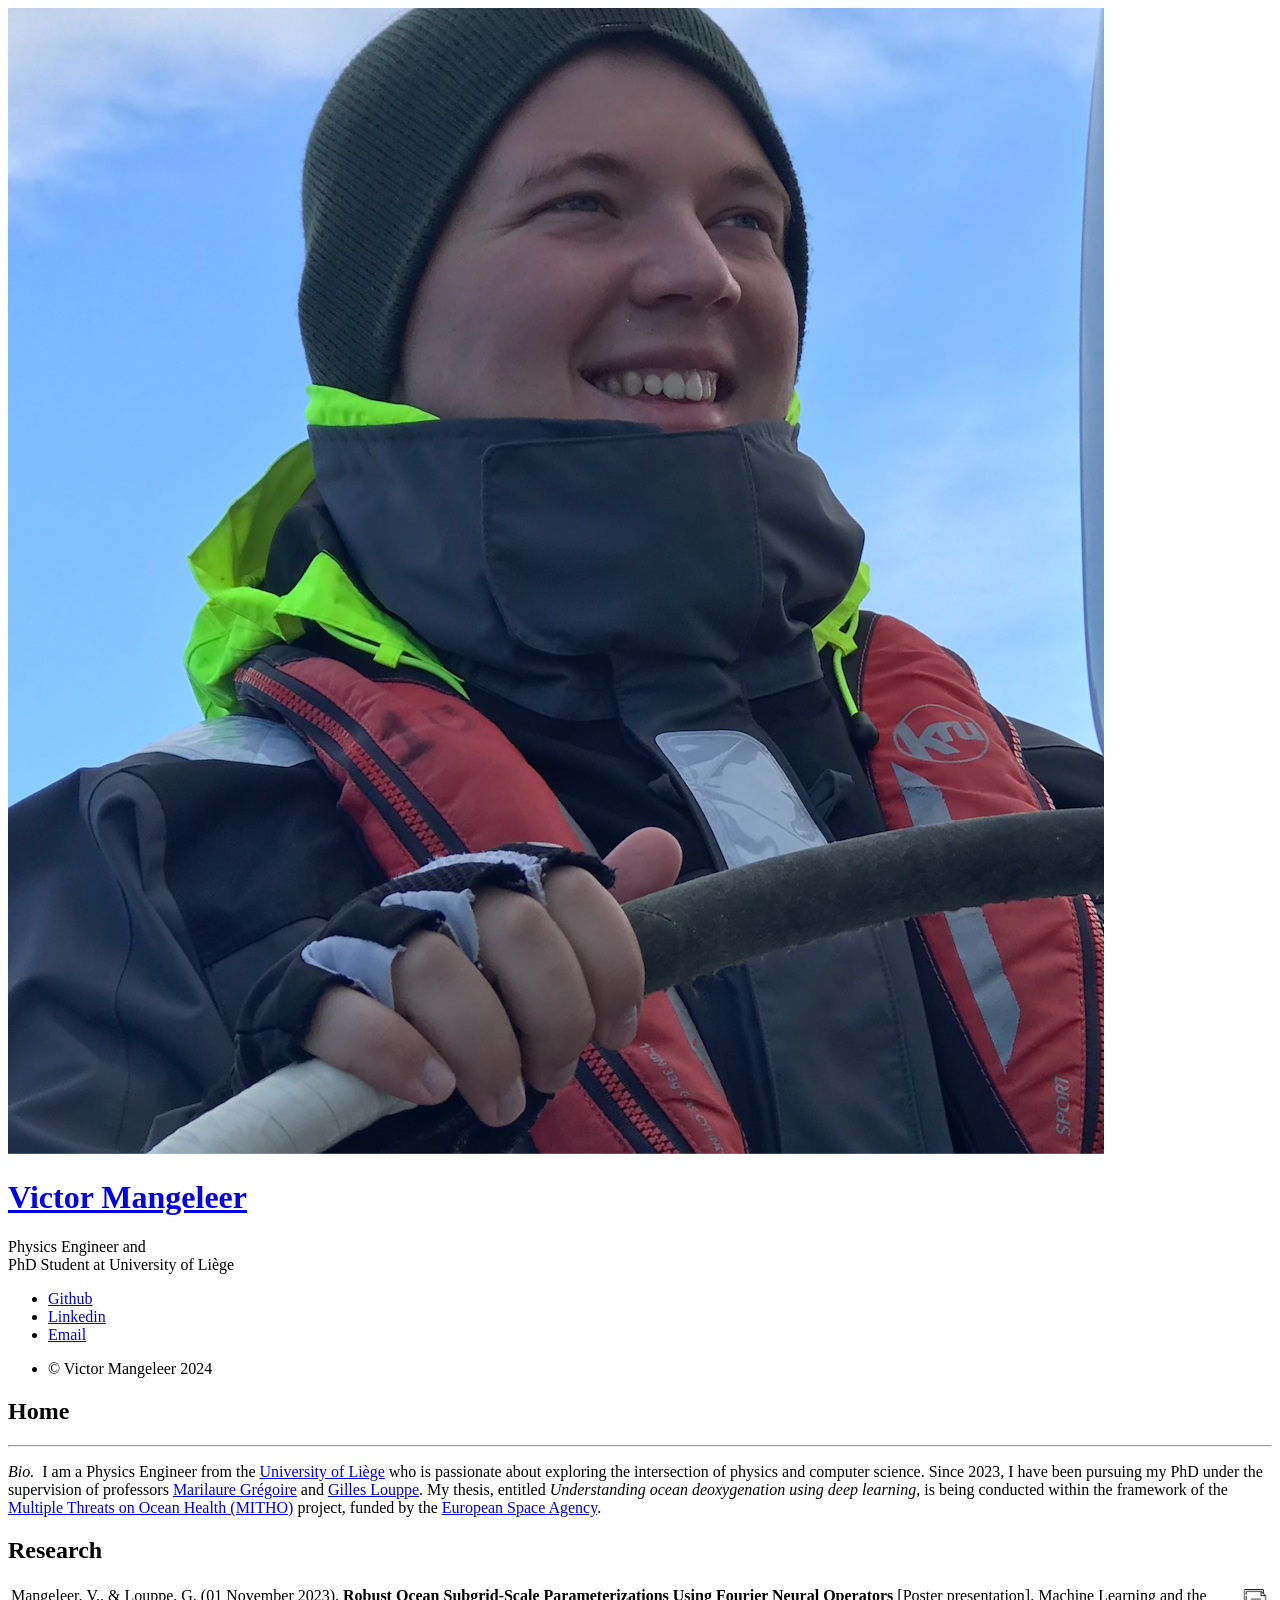
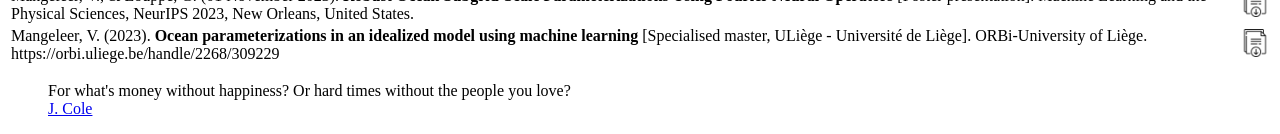
==== index.html @ 51c88d0b "(1) - Updating 02/03/24" ====
<!DOCTYPE HTML>
<!--
	------------------
		  CREDITS
	------------------
	Strata by HTML5 UP
	html5up.net | @ajlkn
	Free for personal and commercial use under the CCA 3.0 license (html5up.net/license)
-->
<html>
	<head>
		<title>Strata by HTML5 UP</title>
		<meta charset="utf-8" />
		<meta name="viewport" content="width=device-width, initial-scale=1, user-scalable=no" />
		<link rel="stylesheet" href="assets/css/main.css" />
	</head>
	<body class="is-preload">

		<!-- Header -->
			<header id="header">
				<div class="inner">
					<a href="https://www.fsa.uliege.be/cms/c_3141277/fr/fsa-repertoire?uid=u237404" class="image avatar" target="_blank"><img src="images/avatar.png" alt="" /></a>
					<h1><strong><a href="http://www.uliege.be/" target="_blank">Victor Mangeleer</a></strong></h1>
					Physics Engineer and <br/>
					PhD Student at University of Liège
				</div>
			</header>

		<!-- Main -->
			<div id="main">

				<!-- One -->
					<section id="one">
						<header class="major">
							<h2>Home</h2>
						</header>
						<hr>
						<p><i>Bio.</i>&nbsp; I am a Physics Engineer from the <a href="http://www.uliege.be/" target="_blank">University of Liège</a> who is passionate about exploring the intersection of physics and computer science. Since 2023, I have been pursuing my PhD under the supervision of professors <a href="https://www.uliege.be/cms/c_9054334/fr/repertoire?uid=U016063" target="_blank">Marilaure Grégoire</a> and <a href="https://glouppe.github.io" target="_blank">Gilles Louppe</a>. My thesis, entitled <i>Understanding ocean deoxygenation using deep learning</i>, is being conducted within the framework of the <a href="https://eo4society.esa.int/projects/mitho/" target="_blank">Multiple Threats on Ocean Health (MITHO)</a> project, funded by the <a href="https://www.esa.int" target="_blank">European Space Agency</a>.</p>

						<h2>Research</h2>
						<div class="table-wrapper">
							<table>
								<tbody>
									<tr>
										<td><div class="citation">Mangeleer, V., &amp; Louppe, G. (01 November 2023). <b>Robust Ocean Subgrid-Scale Parameterizations Using Fourier Neural  Operators</b> [Poster presentation]. Machine Learning and the Physical Sciences, NeurIPS 2023, New Orleans, United States.</div></td>
										<td><a href="https://nips.cc/virtual/2023/76149" class="download button" style="text-decoration: none; padding-top:10px" target="_blank"><img src="images/download.png" style="height: 28px; width: 28px;"/></a></td>
									</tr>
									<tr>
										<td><div class="citation">Mangeleer, V. (2023). <b>Ocean parameterizations in an idealized model using machine learning</b> [Specialised master, ULiège - Université de Liège]. ORBi-University of Liège. https://orbi.uliege.be/handle/2268/309229</div></td>
										<td><a href="https://orbi.uliege.be/handle/2268/309229" class="download button" style="text-decoration: none; padding-top:10px" target="_blank"><img src="images/download.png" style="height: 28px; width: 28px;"/></a></td>
									</tr>
								</tbody>
							</table>
						</div>
					</section>
				<blockquote>For what's money without happiness? Or hard times without the people you love?
				<br> <a href="https://www.youtube.com/watch?v=6tjlU4w4fSo" class="J. Cole - Love Yourz" target="_blank">J. Cole </a></blockquote>
			</div>

		<!-- Footer -->
			<footer id="footer">
				<div class="inner">
					<ul class="icons">
						<li><a href="https://github.com/VikVador" 							  target="_blank" class="icon brands fa-github"><span   class="label">Github</span></a></li>
						<li><a href="https://www.linkedin.com/in/victor-mangeleer-264a1420a/" target="_blank" class="icon brands fa-linkedin"><span class="label">Linkedin</span></a></li>
						<li><a href="mailto:vmangeleer@uliege.be"						      target="_blank" class="icon solid fa-envelope"><span  class="label">Email</span></a></li>
					</ul>
					<ul class="copyright">
						<li>&copy; Victor Mangeleer 2024</li>
					</ul>
				</div>
			</footer>

		<!-- Scripts -->
			<script src="assets/js/jquery.min.js"></script>
			<script src="assets/js/jquery.poptrox.min.js"></script>
			<script src="assets/js/browser.min.js"></script>
			<script src="assets/js/breakpoints.min.js"></script>
			<script src="assets/js/util.js"></script>
			<script src="assets/js/main.js"></script>

	</body>
</html>
---- assets/css/main.css ----
@import url("fontawesome-all.min.css");
@import url("https://fonts.googleapis.com/css?family=Source+Sans+Pro:400,400italic");

/*
	Strata by HTML5 UP
	html5up.net | @ajlkn
	Free for personal and commercial use under the CCA 3.0 license (html5up.net/license)
*/

html, body, div, span, applet, object,
iframe, h1, h2, h3, h4, h5, h6, p, blockquote,
pre, a, abbr, acronym, address, big, cite,
code, del, dfn, em, img, ins, kbd, q, s, samp,
small, strike, strong, sub, sup, tt, var, b,
u, i, center, dl, dt, dd, ol, ul, li, fieldset,
form, label, legend, table, caption, tbody,
tfoot, thead, tr, th, td, article, aside,
canvas, details, embed, figure, figcaption,
footer, header, hgroup, menu, nav, output, ruby,
section, summary, time, mark, audio, video {
	margin: 0;
	padding: 0;
	border: 0;
	font-size: 100%;
	font: inherit;
	vertical-align: baseline;}

article, aside, details, figcaption, figure,
footer, header, hgroup, menu, nav, section {
	display: block;}

body {
	line-height: 1;
}

ol, ul {
	list-style: none;
}

blockquote, q {
	quotes: none;
}

	blockquote:before, blockquote:after, q:before, q:after {
		content: '';
		content: none;
	}

table {
	border-collapse: collapse;
	border-spacing: 0;
}

body {
	-webkit-text-size-adjust: none;
}

mark {
	background-color: transparent;
	color: inherit;
}

input::-moz-focus-inner {
	border: 0;
	padding: 0;
}

input, select, textarea {
	-moz-appearance: none;
	-webkit-appearance: none;
	-ms-appearance: none;
	appearance: none;
}

/* Basic */

	html {
		box-sizing: border-box;
	}

	*, *:before, *:after {
		box-sizing: inherit;
	}

	body {
		background: #fff;
	}

		body.is-preload *, body.is-preload *:before, body.is-preload *:after {
			-moz-animation: none !important;
			-webkit-animation: none !important;
			-ms-animation: none !important;
			animation: none !important;
			-moz-transition: none !important;
			-webkit-transition: none !important;
			-ms-transition: none !important;
			transition: none !important;
		}

	body, input, select, textarea {
		color: #a2a2a2;
		font-family: "Source Sans Pro", Helvetica, sans-serif;
		font-size: 16pt;
		font-weight: 400;
		line-height: 1.75em;
	}

	a {
		-moz-transition: color 0.2s ease-in-out, border-color 0.2s ease-in-out;
		-webkit-transition: color 0.2s ease-in-out, border-color 0.2s ease-in-out;
		-ms-transition: color 0.2s ease-in-out, border-color 0.2s ease-in-out;
		transition: color 0.2s ease-in-out, border-color 0.2s ease-in-out;
		border-bottom: dotted 1px;
		color: #49bf9d;
		text-decoration: none;
	}

		a:hover {
			border-bottom-color: transparent;
			color: #49bf9d !important;
			text-decoration: none;
		}

	strong, b {
		color: #787878;
		font-weight: 400;
	}

	em, i {
		font-style: italic;
	}

	p {
		margin: 0 0 2em 0;
	}

	h1, h2, h3, h4, h5, h6 {
		color: #787878;
		font-weight: 400;
		line-height: 1em;
		margin: 0 0 1em 0;
	}

		h1 a, h2 a, h3 a, h4 a, h5 a, h6 a {
			color: inherit;
			text-decoration: none;
		}

	h1 {
		font-size: 2em;
		line-height: 1.5em;
	}

	h2 {
		font-size: 1.5em;
		line-height: 1.5em;
	}

	h3 {
		font-size: 1.25em;
		line-height: 1.5em;
	}

	h4 {
		font-size: 1.1em;
		line-height: 1.5em;
	}

	h5 {
		font-size: 0.9em;
		line-height: 1.5em;
	}

	h6 {
		font-size: 0.7em;
		line-height: 1.5em;
	}

	sub {
		font-size: 0.8em;
		position: relative;
		top: 0.5em;
	}

	sup {
		font-size: 0.8em;
		position: relative;
		top: -0.5em;
	}

	hr {
		border: 0;
		border-bottom: solid 2px #efefef;
		margin: 2em 0;
	}

		hr.major {
			margin: 3em 0;
		}

	blockquote {
		border-left: solid 6px #efefef;
		font-style: italic;
		margin: 0 0 2em 0;
		padding: 0.5em 0 0.5em 1.5em;
	}

	code {
		background: #f7f7f7;
		border-radius: 0.35em;
		border: solid 2px #efefef;
		font-family: "Courier New", monospace;
		font-size: 0.9em;
		margin: 0 0.25em;
		padding: 0.25em 0.65em;
	}

	pre {
		-webkit-overflow-scrolling: touch;
		font-family: "Courier New", monospace;
		font-size: 0.9em;
		margin: 0 0 2em 0;
	}

		pre code {
			display: block;
			line-height: 1.75em;
			padding: 1em 1.5em;
			overflow-x: auto;
		}

	.align-left {
		text-align: left;
	}

	.align-center {
		text-align: center;
	}

	.align-right {
		text-align: right;
	}

/* Container */

	.container {
		margin: 0 auto;
		max-width: calc(100% - 4em);
		width: 100%;
	}

		.container.xsmall {
			width: 25%;
		}

		.container.small {
			width: 50%;
		}

		.container.medium {
			width: 75%;
		}

		.container.large {
			width: 125%;
		}

		.container.xlarge {
			width: 150%;
		}

		.container.max {
			width: 100%;
		}

		@media screen and (max-width: 980px) {

			.container {
				width: 100% !important;
				max-width: 100% !important;
			}

		}

		@media screen and (max-width: 480px) {

			.container {
				max-width: calc(100% - 3em);
			}

		}

/* Row */

	.row {
		display: flex;
		flex-wrap: wrap;
		box-sizing: border-box;
		align-items: stretch;
	}

		.row > * {
			box-sizing: border-box;
		}

		.row.gtr-uniform > * > :last-child {
			margin-bottom: 0;
		}

		.row.aln-left {
			justify-content: flex-start;
		}

		.row.aln-center {
			justify-content: center;
		}

		.row.aln-right {
			justify-content: flex-end;
		}

		.row.aln-top {
			align-items: flex-start;
		}

		.row.aln-middle {
			align-items: center;
		}

		.row.aln-bottom {
			align-items: flex-end;
		}

		.row > .imp {
			order: -1;
		}

		.row > .col-1 {
			width: 8.33333%;
		}

		.row > .off-1 {
			margin-left: 8.33333%;
		}

		.row > .col-2 {
			width: 16.66667%;
		}

		.row > .off-2 {
			margin-left: 16.66667%;
		}

		.row > .col-3 {
			width: 25%;
		}

		.row > .off-3 {
			margin-left: 25%;
		}

		.row > .col-4 {
			width: 33.33333%;
		}

		.row > .off-4 {
			margin-left: 33.33333%;
		}

		.row > .col-5 {
			width: 41.66667%;
		}

		.row > .off-5 {
			margin-left: 41.66667%;
		}

		.row > .col-6 {
			width: 50%;
		}

		.row > .off-6 {
			margin-left: 50%;
		}

		.row > .col-7 {
			width: 58.33333%;
		}

		.row > .off-7 {
			margin-left: 58.33333%;
		}

		.row > .col-8 {
			width: 66.66667%;
		}

		.row > .off-8 {
			margin-left: 66.66667%;
		}

		.row > .col-9 {
			width: 75%;
		}

		.row > .off-9 {
			margin-left: 75%;
		}

		.row > .col-10 {
			width: 83.33333%;
		}

		.row > .off-10 {
			margin-left: 83.33333%;
		}

		.row > .col-11 {
			width: 91.66667%;
		}

		.row > .off-11 {
			margin-left: 91.66667%;
		}

		.row > .col-12 {
			width: 100%;
		}

		.row > .off-12 {
			margin-left: 100%;
		}

		.row.gtr-0 {
			margin-top: 0;
			margin-left: 0em;
		}

			.row.gtr-0 > * {
				padding: 0 0 0 0em;
			}

			.row.gtr-0.gtr-uniform {
				margin-top: 0em;
			}

				.row.gtr-0.gtr-uniform > * {
					padding-top: 0em;
				}

		.row.gtr-25 {
			margin-top: 0;
			margin-left: -0.625em;
		}

			.row.gtr-25 > * {
				padding: 0 0 0 0.625em;
			}

			.row.gtr-25.gtr-uniform {
				margin-top: -0.625em;
			}

				.row.gtr-25.gtr-uniform > * {
					padding-top: 0.625em;
				}

		.row.gtr-50 {
			margin-top: 0;
			margin-left: -1.25em;
		}

			.row.gtr-50 > * {
				padding: 0 0 0 1.25em;
			}

			.row.gtr-50.gtr-uniform {
				margin-top: -1.25em;
			}

				.row.gtr-50.gtr-uniform > * {
					padding-top: 1.25em;
				}

		.row {
			margin-top: 0;
			margin-left: -2.5em;
		}

			.row > * {
				padding: 0 0 0 2.5em;
			}

			.row.gtr-uniform {
				margin-top: -2.5em;
			}

				.row.gtr-uniform > * {
					padding-top: 2.5em;
				}

		.row.gtr-150 {
			margin-top: 0;
			margin-left: -3.75em;
		}

			.row.gtr-150 > * {
				padding: 0 0 0 3.75em;
			}

			.row.gtr-150.gtr-uniform {
				margin-top: -3.75em;
			}

				.row.gtr-150.gtr-uniform > * {
					padding-top: 3.75em;
				}

		.row.gtr-200 {
			margin-top: 0;
			margin-left: -5em;
		}

			.row.gtr-200 > * {
				padding: 0 0 0 5em;
			}

			.row.gtr-200.gtr-uniform {
				margin-top: -5em;
			}

				.row.gtr-200.gtr-uniform > * {
					padding-top: 5em;
				}

		@media screen and (max-width: 1800px) {

			.row {
				display: flex;
				flex-wrap: wrap;
				box-sizing: border-box;
				align-items: stretch;
			}

				.row > * {
					box-sizing: border-box;
				}

				.row.gtr-uniform > * > :last-child {
					margin-bottom: 0;
				}

				.row.aln-left {
					justify-content: flex-start;
				}

				.row.aln-center {
					justify-content: center;
				}

				.row.aln-right {
					justify-content: flex-end;
				}

				.row.aln-top {
					align-items: flex-start;
				}

				.row.aln-middle {
					align-items: center;
				}

				.row.aln-bottom {
					align-items: flex-end;
				}

				.row > .imp-xlarge {
					order: -1;
				}

				.row > .col-1-xlarge {
					width: 8.33333%;
				}

				.row > .off-1-xlarge {
					margin-left: 8.33333%;
				}

				.row > .col-2-xlarge {
					width: 16.66667%;
				}

				.row > .off-2-xlarge {
					margin-left: 16.66667%;
				}

				.row > .col-3-xlarge {
					width: 25%;
				}

				.row > .off-3-xlarge {
					margin-left: 25%;
				}

				.row > .col-4-xlarge {
					width: 33.33333%;
				}

				.row > .off-4-xlarge {
					margin-left: 33.33333%;
				}

				.row > .col-5-xlarge {
					width: 41.66667%;
				}

				.row > .off-5-xlarge {
					margin-left: 41.66667%;
				}

				.row > .col-6-xlarge {
					width: 50%;
				}

				.row > .off-6-xlarge {
					margin-left: 50%;
				}

				.row > .col-7-xlarge {
					width: 58.33333%;
				}

				.row > .off-7-xlarge {
					margin-left: 58.33333%;
				}

				.row > .col-8-xlarge {
					width: 66.66667%;
				}

				.row > .off-8-xlarge {
					margin-left: 66.66667%;
				}

				.row > .col-9-xlarge {
					width: 75%;
				}

				.row > .off-9-xlarge {
					margin-left: 75%;
				}

				.row > .col-10-xlarge {
					width: 83.33333%;
				}

				.row > .off-10-xlarge {
					margin-left: 83.33333%;
				}

				.row > .col-11-xlarge {
					width: 91.66667%;
				}

				.row > .off-11-xlarge {
					margin-left: 91.66667%;
				}

				.row > .col-12-xlarge {
					width: 100%;
				}

				.row > .off-12-xlarge {
					margin-left: 100%;
				}

				.row.gtr-0 {
					margin-top: 0;
					margin-left: 0em;
				}

					.row.gtr-0 > * {
						padding: 0 0 0 0em;
					}

					.row.gtr-0.gtr-uniform {
						margin-top: 0em;
					}

						.row.gtr-0.gtr-uniform > * {
							padding-top: 0em;
						}

				.row.gtr-25 {
					margin-top: 0;
					margin-left: -0.625em;
				}

					.row.gtr-25 > * {
						padding: 0 0 0 0.625em;
					}

					.row.gtr-25.gtr-uniform {
						margin-top: -0.625em;
					}

						.row.gtr-25.gtr-uniform > * {
							padding-top: 0.625em;
						}

				.row.gtr-50 {
					margin-top: 0;
					margin-left: -1.25em;
				}

					.row.gtr-50 > * {
						padding: 0 0 0 1.25em;
					}

					.row.gtr-50.gtr-uniform {
						margin-top: -1.25em;
					}

						.row.gtr-50.gtr-uniform > * {
							padding-top: 1.25em;
						}

				.row {
					margin-top: 0;
					margin-left: -2.5em;
				}

					.row > * {
						padding: 0 0 0 2.5em;
					}

					.row.gtr-uniform {
						margin-top: -2.5em;
					}

						.row.gtr-uniform > * {
							padding-top: 2.5em;
						}

				.row.gtr-150 {
					margin-top: 0;
					margin-left: -3.75em;
				}

					.row.gtr-150 > * {
						padding: 0 0 0 3.75em;
					}

					.row.gtr-150.gtr-uniform {
						margin-top: -3.75em;
					}

						.row.gtr-150.gtr-uniform > * {
							padding-top: 3.75em;
						}

				.row.gtr-200 {
					margin-top: 0;
					margin-left: -5em;
				}

					.row.gtr-200 > * {
						padding: 0 0 0 5em;
					}

					.row.gtr-200.gtr-uniform {
						margin-top: -5em;
					}

						.row.gtr-200.gtr-uniform > * {
							padding-top: 5em;
						}

		}

		@media screen and (max-width: 1280px) {

			.row {
				display: flex;
				flex-wrap: wrap;
				box-sizing: border-box;
				align-items: stretch;
			}

				.row > * {
					box-sizing: border-box;
				}

				.row.gtr-uniform > * > :last-child {
					margin-bottom: 0;
				}

				.row.aln-left {
					justify-content: flex-start;
				}

				.row.aln-center {
					justify-content: center;
				}

				.row.aln-right {
					justify-content: flex-end;
				}

				.row.aln-top {
					align-items: flex-start;
				}

				.row.aln-middle {
					align-items: center;
				}

				.row.aln-bottom {
					align-items: flex-end;
				}

				.row > .imp-large {
					order: -1;
				}

				.row > .col-1-large {
					width: 8.33333%;
				}

				.row > .off-1-large {
					margin-left: 8.33333%;
				}

				.row > .col-2-large {
					width: 16.66667%;
				}

				.row > .off-2-large {
					margin-left: 16.66667%;
				}

				.row > .col-3-large {
					width: 25%;
				}

				.row > .off-3-large {
					margin-left: 25%;
				}

				.row > .col-4-large {
					width: 33.33333%;
				}

				.row > .off-4-large {
					margin-left: 33.33333%;
				}

				.row > .col-5-large {
					width: 41.66667%;
				}

				.row > .off-5-large {
					margin-left: 41.66667%;
				}

				.row > .col-6-large {
					width: 50%;
				}

				.row > .off-6-large {
					margin-left: 50%;
				}

				.row > .col-7-large {
					width: 58.33333%;
				}

				.row > .off-7-large {
					margin-left: 58.33333%;
				}

				.row > .col-8-large {
					width: 66.66667%;
				}

				.row > .off-8-large {
					margin-left: 66.66667%;
				}

				.row > .col-9-large {
					width: 75%;
				}

				.row > .off-9-large {
					margin-left: 75%;
				}

				.row > .col-10-large {
					width: 83.33333%;
				}

				.row > .off-10-large {
					margin-left: 83.33333%;
				}

				.row > .col-11-large {
					width: 91.66667%;
				}

				.row > .off-11-large {
					margin-left: 91.66667%;
				}

				.row > .col-12-large {
					width: 100%;
				}

				.row > .off-12-large {
					margin-left: 100%;
				}

				.row.gtr-0 {
					margin-top: 0;
					margin-left: 0em;
				}

					.row.gtr-0 > * {
						padding: 0 0 0 0em;
					}

					.row.gtr-0.gtr-uniform {
						margin-top: 0em;
					}

						.row.gtr-0.gtr-uniform > * {
							padding-top: 0em;
						}

				.row.gtr-25 {
					margin-top: 0;
					margin-left: -0.5em;
				}

					.row.gtr-25 > * {
						padding: 0 0 0 0.5em;
					}

					.row.gtr-25.gtr-uniform {
						margin-top: -0.5em;
					}

						.row.gtr-25.gtr-uniform > * {
							padding-top: 0.5em;
						}

				.row.gtr-50 {
					margin-top: 0;
					margin-left: -1em;
				}

					.row.gtr-50 > * {
						padding: 0 0 0 1em;
					}

					.row.gtr-50.gtr-uniform {
						margin-top: -1em;
					}

						.row.gtr-50.gtr-uniform > * {
							padding-top: 1em;
						}

				.row {
					margin-top: 0;
					margin-left: -2em;
				}

					.row > * {
						padding: 0 0 0 2em;
					}

					.row.gtr-uniform {
						margin-top: -2em;
					}

						.row.gtr-uniform > * {
							padding-top: 2em;
						}

				.row.gtr-150 {
					margin-top: 0;
					margin-left: -3em;
				}

					.row.gtr-150 > * {
						padding: 0 0 0 3em;
					}

					.row.gtr-150.gtr-uniform {
						margin-top: -3em;
					}

						.row.gtr-150.gtr-uniform > * {
							padding-top: 3em;
						}

				.row.gtr-200 {
					margin-top: 0;
					margin-left: -4em;
				}

					.row.gtr-200 > * {
						padding: 0 0 0 4em;
					}

					.row.gtr-200.gtr-uniform {
						margin-top: -4em;
					}

						.row.gtr-200.gtr-uniform > * {
							padding-top: 4em;
						}

		}

		@media screen and (max-width: 980px) {

			.row {
				display: flex;
				flex-wrap: wrap;
				box-sizing: border-box;
				align-items: stretch;
			}

				.row > * {
					box-sizing: border-box;
				}

				.row.gtr-uniform > * > :last-child {
					margin-bottom: 0;
				}

				.row.aln-left {
					justify-content: flex-start;
				}

				.row.aln-center {
					justify-content: center;
				}

				.row.aln-right {
					justify-content: flex-end;
				}

				.row.aln-top {
					align-items: flex-start;
				}

				.row.aln-middle {
					align-items: center;
				}

				.row.aln-bottom {
					align-items: flex-end;
				}

				.row > .imp-medium {
					order: -1;
				}

				.row > .col-1-medium {
					width: 8.33333%;
				}

				.row > .off-1-medium {
					margin-left: 8.33333%;
				}

				.row > .col-2-medium {
					width: 16.66667%;
				}

				.row > .off-2-medium {
					margin-left: 16.66667%;
				}

				.row > .col-3-medium {
					width: 25%;
				}

				.row > .off-3-medium {
					margin-left: 25%;
				}

				.row > .col-4-medium {
					width: 33.33333%;
				}

				.row > .off-4-medium {
					margin-left: 33.33333%;
				}

				.row > .col-5-medium {
					width: 41.66667%;
				}

				.row > .off-5-medium {
					margin-left: 41.66667%;
				}

				.row > .col-6-medium {
					width: 50%;
				}

				.row > .off-6-medium {
					margin-left: 50%;
				}

				.row > .col-7-medium {
					width: 58.33333%;
				}

				.row > .off-7-medium {
					margin-left: 58.33333%;
				}

				.row > .col-8-medium {
					width: 66.66667%;
				}

				.row > .off-8-medium {
					margin-left: 66.66667%;
				}

				.row > .col-9-medium {
					width: 75%;
				}

				.row > .off-9-medium {
					margin-left: 75%;
				}

				.row > .col-10-medium {
					width: 83.33333%;
				}

				.row > .off-10-medium {
					margin-left: 83.33333%;
				}

				.row > .col-11-medium {
					width: 91.66667%;
				}

				.row > .off-11-medium {
					margin-left: 91.66667%;
				}

				.row > .col-12-medium {
					width: 100%;
				}

				.row > .off-12-medium {
					margin-left: 100%;
				}

				.row.gtr-0 {
					margin-top: 0;
					margin-left: 0em;
				}

					.row.gtr-0 > * {
						padding: 0 0 0 0em;
					}

					.row.gtr-0.gtr-uniform {
						margin-top: 0em;
					}

						.row.gtr-0.gtr-uniform > * {
							padding-top: 0em;
						}

				.row.gtr-25 {
					margin-top: 0;
					margin-left: -0.5em;
				}

					.row.gtr-25 > * {
						padding: 0 0 0 0.5em;
					}

					.row.gtr-25.gtr-uniform {
						margin-top: -0.5em;
					}

						.row.gtr-25.gtr-uniform > * {
							padding-top: 0.5em;
						}

				.row.gtr-50 {
					margin-top: 0;
					margin-left: -1em;
				}

					.row.gtr-50 > * {
						padding: 0 0 0 1em;
					}

					.row.gtr-50.gtr-uniform {
						margin-top: -1em;
					}

						.row.gtr-50.gtr-uniform > * {
							padding-top: 1em;
						}

				.row {
					margin-top: 0;
					margin-left: -2em;
				}

					.row > * {
						padding: 0 0 0 2em;
					}

					.row.gtr-uniform {
						margin-top: -2em;
					}

						.row.gtr-uniform > * {
							padding-top: 2em;
						}

				.row.gtr-150 {
					margin-top: 0;
					margin-left: -3em;
				}

					.row.gtr-150 > * {
						padding: 0 0 0 3em;
					}

					.row.gtr-150.gtr-uniform {
						margin-top: -3em;
					}

						.row.gtr-150.gtr-uniform > * {
							padding-top: 3em;
						}

				.row.gtr-200 {
					margin-top: 0;
					margin-left: -4em;
				}

					.row.gtr-200 > * {
						padding: 0 0 0 4em;
					}

					.row.gtr-200.gtr-uniform {
						margin-top: -4em;
					}

						.row.gtr-200.gtr-uniform > * {
							padding-top: 4em;
						}

		}

		@media screen and (max-width: 736px) {

			.row {
				display: flex;
				flex-wrap: wrap;
				box-sizing: border-box;
				align-items: stretch;
			}

				.row > * {
					box-sizing: border-box;
				}

				.row.gtr-uniform > * > :last-child {
					margin-bottom: 0;
				}

				.row.aln-left {
					justify-content: flex-start;
				}

				.row.aln-center {
					justify-content: center;
				}

				.row.aln-right {
					justify-content: flex-end;
				}

				.row.aln-top {
					align-items: flex-start;
				}

				.row.aln-middle {
					align-items: center;
				}

				.row.aln-bottom {
					align-items: flex-end;
				}

				.row > .imp-small {
					order: -1;
				}

				.row > .col-1-small {
					width: 8.33333%;
				}

				.row > .off-1-small {
					margin-left: 8.33333%;
				}

				.row > .col-2-small {
					width: 16.66667%;
				}

				.row > .off-2-small {
					margin-left: 16.66667%;
				}

				.row > .col-3-small {
					width: 25%;
				}

				.row > .off-3-small {
					margin-left: 25%;
				}

				.row > .col-4-small {
					width: 33.33333%;
				}

				.row > .off-4-small {
					margin-left: 33.33333%;
				}

				.row > .col-5-small {
					width: 41.66667%;
				}

				.row > .off-5-small {
					margin-left: 41.66667%;
				}

				.row > .col-6-small {
					width: 50%;
				}

				.row > .off-6-small {
					margin-left: 50%;
				}

				.row > .col-7-small {
					width: 58.33333%;
				}

				.row > .off-7-small {
					margin-left: 58.33333%;
				}

				.row > .col-8-small {
					width: 66.66667%;
				}

				.row > .off-8-small {
					margin-left: 66.66667%;
				}

				.row > .col-9-small {
					width: 75%;
				}

				.row > .off-9-small {
					margin-left: 75%;
				}

				.row > .col-10-small {
					width: 83.33333%;
				}

				.row > .off-10-small {
					margin-left: 83.33333%;
				}

				.row > .col-11-small {
					width: 91.66667%;
				}

				.row > .off-11-small {
					margin-left: 91.66667%;
				}

				.row > .col-12-small {
					width: 100%;
				}

				.row > .off-12-small {
					margin-left: 100%;
				}

				.row.gtr-0 {
					margin-top: 0;
					margin-left: 0em;
				}

					.row.gtr-0 > * {
						padding: 0 0 0 0em;
					}

					.row.gtr-0.gtr-uniform {
						margin-top: 0em;
					}

						.row.gtr-0.gtr-uniform > * {
							padding-top: 0em;
						}

				.row.gtr-25 {
					margin-top: 0;
					margin-left: -0.375em;
				}

					.row.gtr-25 > * {
						padding: 0 0 0 0.375em;
					}

					.row.gtr-25.gtr-uniform {
						margin-top: -0.375em;
					}

						.row.gtr-25.gtr-uniform > * {
							padding-top: 0.375em;
						}

				.row.gtr-50 {
					margin-top: 0;
					margin-left: -0.75em;
				}

					.row.gtr-50 > * {
						padding: 0 0 0 0.75em;
					}

					.row.gtr-50.gtr-uniform {
						margin-top: -0.75em;
					}

						.row.gtr-50.gtr-uniform > * {
							padding-top: 0.75em;
						}

				.row {
					margin-top: 0;
					margin-left: -1.5em;
				}

					.row > * {
						padding: 0 0 0 1.5em;
					}

					.row.gtr-uniform {
						margin-top: -1.5em;
					}

						.row.gtr-uniform > * {
							padding-top: 1.5em;
						}

				.row.gtr-150 {
					margin-top: 0;
					margin-left: -2.25em;
				}

					.row.gtr-150 > * {
						padding: 0 0 0 2.25em;
					}

					.row.gtr-150.gtr-uniform {
						margin-top: -2.25em;
					}

						.row.gtr-150.gtr-uniform > * {
							padding-top: 2.25em;
						}

				.row.gtr-200 {
					margin-top: 0;
					margin-left: -3em;
				}

					.row.gtr-200 > * {
						padding: 0 0 0 3em;
					}

					.row.gtr-200.gtr-uniform {
						margin-top: -3em;
					}

						.row.gtr-200.gtr-uniform > * {
							padding-top: 3em;
						}

		}

		@media screen and (max-width: 480px) {

			.row {
				display: flex;
				flex-wrap: wrap;
				box-sizing: border-box;
				align-items: stretch;
			}

				.row > * {
					box-sizing: border-box;
				}

				.row.gtr-uniform > * > :last-child {
					margin-bottom: 0;
				}

				.row.aln-left {
					justify-content: flex-start;
				}

				.row.aln-center {
					justify-content: center;
				}

				.row.aln-right {
					justify-content: flex-end;
				}

				.row.aln-top {
					align-items: flex-start;
				}

				.row.aln-middle {
					align-items: center;
				}

				.row.aln-bottom {
					align-items: flex-end;
				}

				.row > .imp-xsmall {
					order: -1;
				}

				.row > .col-1-xsmall {
					width: 8.33333%;
				}

				.row > .off-1-xsmall {
					margin-left: 8.33333%;
				}

				.row > .col-2-xsmall {
					width: 16.66667%;
				}

				.row > .off-2-xsmall {
					margin-left: 16.66667%;
				}

				.row > .col-3-xsmall {
					width: 25%;
				}

				.row > .off-3-xsmall {
					margin-left: 25%;
				}

				.row > .col-4-xsmall {
					width: 33.33333%;
				}

				.row > .off-4-xsmall {
					margin-left: 33.33333%;
				}

				.row > .col-5-xsmall {
					width: 41.66667%;
				}

				.row > .off-5-xsmall {
					margin-left: 41.66667%;
				}

				.row > .col-6-xsmall {
					width: 50%;
				}

				.row > .off-6-xsmall {
					margin-left: 50%;
				}

				.row > .col-7-xsmall {
					width: 58.33333%;
				}

				.row > .off-7-xsmall {
					margin-left: 58.33333%;
				}

				.row > .col-8-xsmall {
					width: 66.66667%;
				}

				.row > .off-8-xsmall {
					margin-left: 66.66667%;
				}

				.row > .col-9-xsmall {
					width: 75%;
				}

				.row > .off-9-xsmall {
					margin-left: 75%;
				}

				.row > .col-10-xsmall {
					width: 83.33333%;
				}

				.row > .off-10-xsmall {
					margin-left: 83.33333%;
				}

				.row > .col-11-xsmall {
					width: 91.66667%;
				}

				.row > .off-11-xsmall {
					margin-left: 91.66667%;
				}

				.row > .col-12-xsmall {
					width: 100%;
				}

				.row > .off-12-xsmall {
					margin-left: 100%;
				}

				.row.gtr-0 {
					margin-top: 0;
					margin-left: 0em;
				}

					.row.gtr-0 > * {
						padding: 0 0 0 0em;
					}

					.row.gtr-0.gtr-uniform {
						margin-top: 0em;
					}

						.row.gtr-0.gtr-uniform > * {
							padding-top: 0em;
						}

				.row.gtr-25 {
					margin-top: 0;
					margin-left: -0.375em;
				}

					.row.gtr-25 > * {
						padding: 0 0 0 0.375em;
					}

					.row.gtr-25.gtr-uniform {
						margin-top: -0.375em;
					}

						.row.gtr-25.gtr-uniform > * {
							padding-top: 0.375em;
						}

				.row.gtr-50 {
					margin-top: 0;
					margin-left: -0.75em;
				}

					.row.gtr-50 > * {
						padding: 0 0 0 0.75em;
					}

					.row.gtr-50.gtr-uniform {
						margin-top: -0.75em;
					}

						.row.gtr-50.gtr-uniform > * {
							padding-top: 0.75em;
						}

				.row {
					margin-top: 0;
					margin-left: -1.5em;
				}

					.row > * {
						padding: 0 0 0 1.5em;
					}

					.row.gtr-uniform {
						margin-top: -1.5em;
					}

						.row.gtr-uniform > * {
							padding-top: 1.5em;
						}

				.row.gtr-150 {
					margin-top: 0;
					margin-left: -2.25em;
				}

					.row.gtr-150 > * {
						padding: 0 0 0 2.25em;
					}

					.row.gtr-150.gtr-uniform {
						margin-top: -2.25em;
					}

						.row.gtr-150.gtr-uniform > * {
							padding-top: 2.25em;
						}

				.row.gtr-200 {
					margin-top: 0;
					margin-left: -3em;
				}

					.row.gtr-200 > * {
						padding: 0 0 0 3em;
					}

					.row.gtr-200.gtr-uniform {
						margin-top: -3em;
					}

						.row.gtr-200.gtr-uniform > * {
							padding-top: 3em;
						}

		}

/* Section/Article */

	section.special, article.special {
		text-align: center;
	}

	header p {
		color: #b2b2b2;
		position: relative;
		margin: 0 0 1.5em 0;
	}

	header h2 + p {
		font-size: 1.25em;
		margin-top: -1em;
		line-height: 1.5em;
	}

	header h3 + p {
		font-size: 1.1em;
		margin-top: -0.8em;
		line-height: 1.5em;
	}

	header h4 + p,
	header h5 + p,
	header h6 + p {
		font-size: 0.9em;
		margin-top: -0.6em;
		line-height: 1.5em;
	}

	header.major h2 {
		font-size: 2em;
	}

/* Form */

	form {
		margin: 0 0 2em 0;
	}

	label {
		color: #787878;
		display: block;
		font-size: 0.9em;
		font-weight: 400;
		margin: 0 0 1em 0;
	}

	input[type="text"],
	input[type="password"],
	input[type="email"],
	select,
	textarea {
		-moz-appearance: none;
		-webkit-appearance: none;
		-ms-appearance: none;
		appearance: none;
		background: #f7f7f7;
		border-radius: 0.35em;
		border: solid 2px transparent;
		color: inherit;
		display: block;
		outline: 0;
		padding: 0 0.75em;
		text-decoration: none;
		width: 100%;
	}

		input[type="text"]:invalid,
		input[type="password"]:invalid,
		input[type="email"]:invalid,
		select:invalid,
		textarea:invalid {
			box-shadow: none;
		}

		input[type="text"]:focus,
		input[type="password"]:focus,
		input[type="email"]:focus,
		select:focus,
		textarea:focus {
			border-color: #49bf9d;
		}

	select {
		background-image: url("data:image/svg+xml;charset=utf8,%3Csvg xmlns='http://www.w3.org/2000/svg' width='40' height='40' preserveAspectRatio='none' viewBox='0 0 40 40'%3E%3Cpath d='M9.4,12.3l10.4,10.4l10.4-10.4c0.2-0.2,0.5-0.4,0.9-0.4c0.3,0,0.6,0.1,0.9,0.4l3.3,3.3c0.2,0.2,0.4,0.5,0.4,0.9 c0,0.4-0.1,0.6-0.4,0.9L20.7,31.9c-0.2,0.2-0.5,0.4-0.9,0.4c-0.3,0-0.6-0.1-0.9-0.4L4.3,17.3c-0.2-0.2-0.4-0.5-0.4-0.9 c0-0.4,0.1-0.6,0.4-0.9l3.3-3.3c0.2-0.2,0.5-0.4,0.9-0.4S9.1,12.1,9.4,12.3z' fill='%23dfdfdf' /%3E%3C/svg%3E");
		background-size: 1.25rem;
		background-repeat: no-repeat;
		background-position: calc(100% - 1rem) center;
		height: 2.75em;
		padding-right: 2.75em;
		text-overflow: ellipsis;
	}

		select option {
			color: #787878;
			background: #fff;
		}

		select:focus::-ms-value {
			background-color: transparent;
		}

		select::-ms-expand {
			display: none;
		}

	input[type="text"],
	input[type="password"],
	input[type="email"],
	select {
		height: 2.75em;
	}

	textarea {
		padding: 0.75em;
	}

	input[type="checkbox"],
	input[type="radio"] {
		-moz-appearance: none;
		-webkit-appearance: none;
		-ms-appearance: none;
		appearance: none;
		display: block;
		float: left;
		margin-right: -2em;
		opacity: 0;
		width: 1em;
		z-index: -1;
	}

		input[type="checkbox"] + label,
		input[type="radio"] + label {
			text-decoration: none;
			color: #a2a2a2;
			cursor: pointer;
			display: inline-block;
			font-size: 1em;
			font-weight: 400;
			padding-left: 2.4em;
			padding-right: 0.75em;
			position: relative;
		}

			input[type="checkbox"] + label:before,
			input[type="radio"] + label:before {
				-moz-osx-font-smoothing: grayscale;
				-webkit-font-smoothing: antialiased;
				display: inline-block;
				font-style: normal;
				font-variant: normal;
				text-rendering: auto;
				line-height: 1;
				text-transform: none !important;
				font-family: 'Font Awesome 5 Free';
				font-weight: 900;
			}

			input[type="checkbox"] + label:before,
			input[type="radio"] + label:before {
				background: #f7f7f7;
				border-radius: 0.35em;
				border: solid 2px transparent;
				content: '';
				display: inline-block;
				font-size: 0.8em;
				height: 2.0625em;
				left: 0;
				line-height: 1.85625em;
				position: absolute;
				text-align: center;
				top: 0;
				width: 2.0625em;
			}

		input[type="checkbox"]:checked + label:before,
		input[type="radio"]:checked + label:before {
			background: #787878;
			border-color: #787878;
			color: #fff;
			content: '\f00c';
		}

		input[type="checkbox"]:focus + label:before,
		input[type="radio"]:focus + label:before {
			border-color: #49bf9d;
		}

	input[type="checkbox"] + label:before {
		border-radius: 0.35em;
	}

	input[type="radio"] + label:before {
		border-radius: 100%;
	}

	::-webkit-input-placeholder {
		color: #b2b2b2 !important;
		opacity: 1.0;
	}

	:-moz-placeholder {
		color: #b2b2b2 !important;
		opacity: 1.0;
	}

	::-moz-placeholder {
		color: #b2b2b2 !important;
		opacity: 1.0;
	}

	:-ms-input-placeholder {
		color: #b2b2b2 !important;
		opacity: 1.0;
	}

/* Box */

	.box {
		border-radius: 0.35em;
		border: solid 2px #efefef;
		margin-bottom: 2em;
		padding: 1.5em;
	}

		.box > :last-child,
		.box > :last-child > :last-child,
		.box > :last-child > :last-child > :last-child {
			margin-bottom: 0;
		}

		.box.alt {
			border: 0;
			border-radius: 0;
			padding: 0;
		}

/* Icon */

	.icon {
		text-decoration: none;
		border-bottom: none;
		position: relative;
	}

		.icon:before {
			-moz-osx-font-smoothing: grayscale;
			-webkit-font-smoothing: antialiased;
			display: inline-block;
			font-style: normal;
			font-variant: normal;
			text-rendering: auto;
			line-height: 1;
			text-transform: none !important;
			font-family: 'Font Awesome 5 Free';
			font-weight: 400;
		}

		.icon > .label {
			display: none;
		}

		.icon:before {
			line-height: inherit;
		}

		.icon.solid:before {
			font-weight: 900;
		}

		.icon.brands:before {
			font-family: 'Font Awesome 5 Brands';
		}

/* Image */

	.image {
		border-radius: 0.35em;
		border: 0;
		display: inline-block;
		position: relative;
	}

		.image:before {
			-moz-transition: opacity 0.2s ease-in-out;
			-webkit-transition: opacity 0.2s ease-in-out;
			-ms-transition: opacity 0.2s ease-in-out;
			transition: opacity 0.2s ease-in-out;
			background: url("images/overlay.png");
			border-radius: 0.35em;
			content: '';
			display: block;
			height: 100%;
			left: 0;
			opacity: 0.5;
			position: absolute;
			top: 0;
			width: 100%;
		}

		.image.thumb {
			text-align: center;
		}

			.image.thumb:after {
				-moz-transition: opacity 0.2s ease-in-out;
				-webkit-transition: opacity 0.2s ease-in-out;
				-ms-transition: opacity 0.2s ease-in-out;
				transition: opacity 0.2s ease-in-out;
				border-radius: 0.35em;
				border: solid 3px rgba(255, 255, 255, 0.5);
				color: #fff;
				content: 'View';
				display: inline-block;
				font-size: 0.8em;
				font-weight: 400;
				left: 50%;
				line-height: 2.25em;
				margin: -1.25em 0 0 -3em;
				opacity: 0;
				padding: 0 1.5em;
				position: absolute;
				text-align: center;
				text-decoration: none;
				top: 50%;
				white-space: nowrap;
			}

			.image.thumb:hover:after {
				opacity: 1.0;
			}

			.image.thumb:hover:before {
				background: url("images/overlay.png"), url("images/overlay.png");
				opacity: 1.0;
			}

		.image img {
			border-radius: 0.35em;
			display: block;
		}

		.image.left {
			float: left;
			margin: 0 1.5em 1em 0;
			top: 0.25em;
		}

		.image.right {
			float: right;
			margin: 0 0 1em 1.5em;
			top: 0.25em;
		}

		.image.left, .image.right {
			max-width: 40%;
		}

			.image.left img, .image.right img {
				width: 100%;
			}

		.image.fit {
			display: block;
			margin: 0 0 2em 0;
			width: 100%;
		}

			.image.fit img {
				width: 100%;
			}

		.image.avatar {
			border-radius: 100%;
		}

			.image.avatar:before {
				display: none;
			}

			.image.avatar img {
				border-radius: 100%;
				width: 100%;
			}

/* List */

	ol {
		list-style: decimal;
		margin: 0 0 2em 0;
		padding-left: 1.25em;
	}

		ol li {
			padding-left: 0.25em;
		}

	ul {
		list-style: disc;
		margin: 0 0 2em 0;
		padding-left: 1em;
	}

		ul li {
			padding-left: 0.5em;
		}

		ul.alt {
			list-style: none;
			padding-left: 0;
		}

			ul.alt li {
				border-top: solid 2px #efefef;
				padding: 0.5em 0;
			}

				ul.alt li:first-child {
					border-top: 0;
					padding-top: 0;
				}

	dl {
		margin: 0 0 2em 0;
	}

/* Icons */

	ul.icons {
		cursor: default;
		list-style: none;
		padding-left: 0;
	}

		ul.icons li {
			display: inline-block;
			padding: 0 1em 0 0;
		}

			ul.icons li:last-child {
				padding-right: 0;
			}

			ul.icons li .icon:before {
				font-size: 1.5em;
			}

/* Labeled Icons */

	ul.labeled-icons {
		list-style: none;
		padding: 0;
	}

		ul.labeled-icons li {
			line-height: 1.75em;
			margin: 1.5em 0 0 0;
			padding-left: 2.25em;
			position: relative;
		}

			ul.labeled-icons li:first-child {
				margin-top: 0;
			}

			ul.labeled-icons li a {
				color: inherit;
			}

			ul.labeled-icons li h3 {
				color: #b2b2b2;
				left: 0;
				position: absolute;
				text-align: center;
				top: 0;
				width: 1em;
			}

/* Actions */

	ul.actions {
		display: -moz-flex;
		display: -webkit-flex;
		display: -ms-flex;
		display: flex;
		cursor: default;
		list-style: none;
		margin-left: -1em;
		padding-left: 0;
	}

		ul.actions li {
			padding: 0 0 0 1em;
			vertical-align: middle;
		}

		ul.actions.special {
			-moz-justify-content: center;
			-webkit-justify-content: center;
			-ms-justify-content: center;
			justify-content: center;
			width: 100%;
			margin-left: 0;
		}

			ul.actions.special li:first-child {
				padding-left: 0;
			}

		ul.actions.stacked {
			-moz-flex-direction: column;
			-webkit-flex-direction: column;
			-ms-flex-direction: column;
			flex-direction: column;
			margin-left: 0;
		}

			ul.actions.stacked li {
				padding: 1.3em 0 0 0;
			}

				ul.actions.stacked li:first-child {
					padding-top: 0;
				}

		ul.actions.fit {
			width: calc(100% + 1em);
		}

			ul.actions.fit li {
				-moz-flex-grow: 1;
				-webkit-flex-grow: 1;
				-ms-flex-grow: 1;
				flex-grow: 1;
				-moz-flex-shrink: 1;
				-webkit-flex-shrink: 1;
				-ms-flex-shrink: 1;
				flex-shrink: 1;
				width: 100%;
			}

				ul.actions.fit li > * {
					width: 100%;
				}

			ul.actions.fit.stacked {
				width: 100%;
			}

		@media screen and (max-width: 480px) {

			ul.actions:not(.fixed) {
				-moz-flex-direction: column;
				-webkit-flex-direction: column;
				-ms-flex-direction: column;
				flex-direction: column;
				margin-left: 0;
				width: 100% !important;
			}

				ul.actions:not(.fixed) li {
					-moz-flex-grow: 1;
					-webkit-flex-grow: 1;
					-ms-flex-grow: 1;
					flex-grow: 1;
					-moz-flex-shrink: 1;
					-webkit-flex-shrink: 1;
					-ms-flex-shrink: 1;
					flex-shrink: 1;
					padding: 1em 0 0 0;
					text-align: center;
					width: 100%;
				}

					ul.actions:not(.fixed) li > * {
						width: 100%;
					}

					ul.actions:not(.fixed) li:first-child {
						padding-top: 0;
					}

					ul.actions:not(.fixed) li input[type="submit"],
					ul.actions:not(.fixed) li input[type="reset"],
					ul.actions:not(.fixed) li input[type="button"],
					ul.actions:not(.fixed) li button,
					ul.actions:not(.fixed) li .button {
						width: 100%;
					}

						ul.actions:not(.fixed) li input[type="submit"].icon:before,
						ul.actions:not(.fixed) li input[type="reset"].icon:before,
						ul.actions:not(.fixed) li input[type="button"].icon:before,
						ul.actions:not(.fixed) li button.icon:before,
						ul.actions:not(.fixed) li .button.icon:before {
							margin-left: -0.5em;
						}

		}

/* Table */

	.table-wrapper {
		-webkit-overflow-scrolling: touch;
		overflow-x: auto;
	}

	table {
		margin: 0 0 2em 0;
		width: 100%;
	}

		table tbody tr {
			border: solid 1px #efefef;
			border-left: 0;
			border-right: 0;
		}

			table tbody tr:nth-child(2n + 1) {
				background-color: #f7f7f7;
			}

		table td {
			padding: 0.75em 0.75em;
		}

		table th {
			color: #787878;
			font-size: 0.9em;
			font-weight: 400;
			padding: 0 0.75em 0.75em 0.75em;
			text-align: left;
		}

		table thead {
			border-bottom: solid 2px #efefef;
		}

		table tfoot {
			border-top: solid 2px #efefef;
		}

		table.alt {
			border-collapse: separate;
		}

			table.alt tbody tr td {
				border: solid 2px #efefef;
				border-left-width: 0;
				border-top-width: 0;
			}

				table.alt tbody tr td:first-child {
					border-left-width: 2px;
				}

			table.alt tbody tr:first-child td {
				border-top-width: 2px;
			}

			table.alt thead {
				border-bottom: 0;
			}

			table.alt tfoot {
				border-top: 0;
			}

/* Button */

	input[type="submit"],
	input[type="reset"],
	input[type="button"],
	.button {
		-moz-appearance: none;
		-webkit-appearance: none;
		-ms-appearance: none;
		appearance: none;
		-moz-transition: background-color 0.2s ease-in-out, color 0.2s ease-in-out, border-color 0.2s ease-in-out;
		-webkit-transition: background-color 0.2s ease-in-out, color 0.2s ease-in-out, border-color 0.2s ease-in-out;
		-ms-transition: background-color 0.2s ease-in-out, color 0.2s ease-in-out, border-color 0.2s ease-in-out;
		transition: background-color 0.2s ease-in-out, color 0.2s ease-in-out, border-color 0.2s ease-in-out;
		background-color: transparent;
		border-radius: 0.35em;
		border: solid 3px #efefef;
		color: #787878 !important;
		cursor: pointer;
		display: inline-block;
		font-weight: 400;
		height: 3.15em;
		height: calc(2.75em + 6px);
		line-height: 2.75em;
		min-width: 10em;
		padding: 0 1.5em;
		text-align: center;
		text-decoration: none;
		white-space: nowrap;
	}

		input[type="submit"]:hover,
		input[type="reset"]:hover,
		input[type="button"]:hover,
		.button:hover {
			border-color: #49bf9d;
			color: #49bf9d !important;
		}

		input[type="submit"]:active,
		input[type="reset"]:active,
		input[type="button"]:active,
		.button:active {
			background-color: rgba(73, 191, 157, 0.1);
			border-color: #49bf9d;
			color: #49bf9d !important;
		}

		input[type="submit"].icon,
		input[type="reset"].icon,
		input[type="button"].icon,
		.button.icon {
			padding-left: 1.35em;
		}

			input[type="submit"].icon:before,
			input[type="reset"].icon:before,
			input[type="button"].icon:before,
			.button.icon:before {
				margin-right: 0.5em;
			}

		input[type="submit"].fit,
		input[type="reset"].fit,
		input[type="button"].fit,
		.button.fit {
			min-width: 0;
			width: 100%;
		}

		input[type="submit"].small,
		input[type="reset"].small,
		input[type="button"].small,
		.button.small {
			font-size: 0.8em;
		}

		input[type="submit"].large,
		input[type="reset"].large,
		input[type="button"].large,
		.button.large {
			font-size: 1.35em;
		}

		input[type="submit"].primary,
		input[type="reset"].primary,
		input[type="button"].primary,
		.button.primary {
			background-color: #49bf9d;
			border-color: #49bf9d;
			color: #ffffff !important;
		}

			input[type="submit"].primary:hover,
			input[type="reset"].primary:hover,
			input[type="button"].primary:hover,
			.button.primary:hover {
				background-color: #5cc6a7;
				border-color: #5cc6a7;
			}

			input[type="submit"].primary:active,
			input[type="reset"].primary:active,
			input[type="button"].primary:active,
			.button.primary:active {
				background-color: #3eb08f;
				border-color: #3eb08f;
			}

		input[type="submit"].disabled, input[type="submit"]:disabled,
		input[type="reset"].disabled,
		input[type="reset"]:disabled,
		input[type="button"].disabled,
		input[type="button"]:disabled,
		.button.disabled,
		.button:disabled {
			background-color: #e7e7e7 !important;
			border-color: #e7e7e7 !important;
			color: #b2b2b2 !important;
			cursor: default;
		}

/* Work Item */

	.work-item {
		margin: 0 0 2em 0;
	}

		.work-item .image {
			margin: 0 0 1.5em 0;
		}

		.work-item h3 {
			font-size: 1em;
			margin: 0 0 0.5em 0;
		}

		.work-item p {
			font-size: 0.8em;
			line-height: 1.5em;
			margin: 0;
		}

/* Header */

	#header {
		display: -moz-flex;
		display: -webkit-flex;
		display: -ms-flex;
		display: flex;
		-moz-flex-direction: column;
		-webkit-flex-direction: column;
		-ms-flex-direction: column;
		flex-direction: column;
		-moz-align-items: -moz-flex-end;
		-webkit-align-items: -webkit-flex-end;
		-ms-align-items: -ms-flex-end;
		align-items: flex-end;
		-moz-justify-content: space-between;
		-webkit-justify-content: space-between;
		-ms-justify-content: space-between;
		justify-content: space-between;
		background-color: #1f1815;
		background-attachment: scroll,								scroll;
		background-image: url("images/overlay.png"), url("../../images/bg.jpg");
		background-position: top left,							top left;
		background-repeat: repeat,								no-repeat;
		background-size: auto,								150%;
		color: rgba(255, 255, 255, 0.5);
		height: 100%;
		left: 0;
		padding: 8em 4em;
		position: fixed;
		text-align: right;
		top: 0;
		width: 35%;
	}

		#header > * {
			-moz-flex-shrink: 0;
			-webkit-flex-shrink: 0;
			-ms-flex-shrink: 0;
			flex-shrink: 0;
			width: 100%;
		}

		#header > .inner {
			-moz-flex-grow: 1;
			-webkit-flex-grow: 1;
			-ms-flex-grow: 1;
			flex-grow: 1;
			margin: 0 0 2em 0;
		}

		#header strong, #header b {
			color: #ffffff;
		}

		#header h2, #header h3, #header h4, #header h5, #header h6 {
			color: #ffffff;
		}

		#header h1 {
			color: rgba(255, 255, 255, 0.5);
			font-size: 1.35em;
			line-height: 1.75em;
			margin: 0;
		}

		#header .image.avatar {
			margin: 0 0 1em 0;
			width: 6.25em;
		}

/* Footer */

	#footer .icons {
		margin: 1em 0 0 0;
	}

		#footer .icons a {
			color: rgba(255, 255, 255, 0.4);
		}

	#footer .copyright {
		color: rgba(255, 255, 255, 0.4);
		font-size: 0.8em;
		list-style: none;
		margin: 1em 0 0 0;
		padding: 0;
	}

		#footer .copyright li {
			border-left: solid 1px rgba(255, 255, 255, 0.25);
			display: inline-block;
			line-height: 1em;
			margin-left: 0.75em;
			padding-left: 0.75em;
		}

			#footer .copyright li:first-child {
				border-left: 0;
				margin-left: 0;
				padding-left: 0;
			}

			#footer .copyright li a {
				color: inherit;
			}

/* Main */

	#main {
		margin-left: 35%;
		max-width: 54em;
		padding: 8em 4em 4em 4em;
		width: calc(100% - 35%);
	}

		#main > section {
			border-top: solid 2px #efefef;
			margin: 4em 0 0 0;
			padding: 4em 0 0 0;
		}

			#main > section:first-child {
				border-top: 0;
				margin-top: 0;
				padding-top: 0;
			}

/* Poptrox */

	@-moz-keyframes spin {
		0% {
			-moz-transform: rotate(0deg);
			-webkit-transform: rotate(0deg);
			-ms-transform: rotate(0deg);
			transform: rotate(0deg);
		}

		100% {
			-moz-transform: rotate(360deg);
			-webkit-transform: rotate(360deg);
			-ms-transform: rotate(360deg);
			transform: rotate(360deg);
		}
	}

	@-webkit-keyframes spin {
		0% {
			-moz-transform: rotate(0deg);
			-webkit-transform: rotate(0deg);
			-ms-transform: rotate(0deg);
			transform: rotate(0deg);
		}

		100% {
			-moz-transform: rotate(360deg);
			-webkit-transform: rotate(360deg);
			-ms-transform: rotate(360deg);
			transform: rotate(360deg);
		}
	}

	@-ms-keyframes spin {
		0% {
			-moz-transform: rotate(0deg);
			-webkit-transform: rotate(0deg);
			-ms-transform: rotate(0deg);
			transform: rotate(0deg);
		}

		100% {
			-moz-transform: rotate(360deg);
			-webkit-transform: rotate(360deg);
			-ms-transform: rotate(360deg);
			transform: rotate(360deg);
		}
	}

	@keyframes spin {
		0% {
			-moz-transform: rotate(0deg);
			-webkit-transform: rotate(0deg);
			-ms-transform: rotate(0deg);
			transform: rotate(0deg);
		}

		100% {
			-moz-transform: rotate(360deg);
			-webkit-transform: rotate(360deg);
			-ms-transform: rotate(360deg);
			transform: rotate(360deg);
		}
	}

	.poptrox-popup {
		-moz-box-sizing: content-box;
		-webkit-box-sizing: content-box;
		-ms-box-sizing: content-box;
		box-sizing: content-box;
		-webkit-tap-highlight-color: rgba(255, 255, 255, 0);
		background: #fff;
		border-radius: 0.35em;
		box-shadow: 0 0.1em 0.15em 0 rgba(0, 0, 0, 0.15);
		overflow: hidden;
		padding-bottom: 3em;
	}

		.poptrox-popup .loader {
			text-decoration: none;
			-moz-animation: spin 1s linear infinite;
			-webkit-animation: spin 1s linear infinite;
			-ms-animation: spin 1s linear infinite;
			animation: spin 1s linear infinite;
			font-size: 1.5em;
			height: 1em;
			left: 50%;
			line-height: 1em;
			margin: -0.5em 0 0 -0.5em;
			position: absolute;
			top: 50%;
			width: 1em;
		}

			.poptrox-popup .loader:before {
				-moz-osx-font-smoothing: grayscale;
				-webkit-font-smoothing: antialiased;
				display: inline-block;
				font-style: normal;
				font-variant: normal;
				text-rendering: auto;
				line-height: 1;
				text-transform: none !important;
				font-family: 'Font Awesome 5 Free';
				font-weight: 900;
			}

			.poptrox-popup .loader:before {
				content: '\f1ce';
			}

		.poptrox-popup .caption {
			background: #fff;
			bottom: 0;
			cursor: default;
			font-size: 0.9em;
			height: 3em;
			left: 0;
			line-height: 2.8em;
			position: absolute;
			text-align: center;
			width: 100%;
			z-index: 1;
		}

		.poptrox-popup .nav-next,
		.poptrox-popup .nav-previous {
			text-decoration: none;
			-moz-transition: opacity 0.2s ease-in-out;
			-webkit-transition: opacity 0.2s ease-in-out;
			-ms-transition: opacity 0.2s ease-in-out;
			transition: opacity 0.2s ease-in-out;
			-webkit-tap-highlight-color: rgba(255, 255, 255, 0);
			background: rgba(0, 0, 0, 0.01);
			cursor: pointer;
			height: 100%;
			opacity: 0;
			position: absolute;
			top: 0;
			width: 50%;
		}

			.poptrox-popup .nav-next:before,
			.poptrox-popup .nav-previous:before {
				-moz-osx-font-smoothing: grayscale;
				-webkit-font-smoothing: antialiased;
				display: inline-block;
				font-style: normal;
				font-variant: normal;
				text-rendering: auto;
				line-height: 1;
				text-transform: none !important;
				font-family: 'Font Awesome 5 Free';
				font-weight: 900;
			}

			.poptrox-popup .nav-next:before,
			.poptrox-popup .nav-previous:before {
				color: #fff;
				font-size: 2.5em;
				height: 1em;
				line-height: 1em;
				margin-top: -0.75em;
				position: absolute;
				text-align: center;
				top: 50%;
				width: 1.5em;
			}

		.poptrox-popup .nav-next {
			right: 0;
		}

			.poptrox-popup .nav-next:before {
				content: '\f105';
				right: 0;
			}

		.poptrox-popup .nav-previous {
			left: 0;
		}

			.poptrox-popup .nav-previous:before {
				content: '\f104';
				left: 0;
			}

		.poptrox-popup .closer {
			text-decoration: none;
			-moz-transition: opacity 0.2s ease-in-out;
			-webkit-transition: opacity 0.2s ease-in-out;
			-ms-transition: opacity 0.2s ease-in-out;
			transition: opacity 0.2s ease-in-out;
			-webkit-tap-highlight-color: rgba(255, 255, 255, 0);
			color: #fff;
			height: 4em;
			line-height: 4em;
			opacity: 0;
			position: absolute;
			right: 0;
			text-align: center;
			top: 0;
			width: 4em;
			z-index: 2;
		}

			.poptrox-popup .closer:before {
				-moz-osx-font-smoothing: grayscale;
				-webkit-font-smoothing: antialiased;
				display: inline-block;
				font-style: normal;
				font-variant: normal;
				text-rendering: auto;
				line-height: 1;
				text-transform: none !important;
				font-family: 'Font Awesome 5 Free';
				font-weight: 900;
			}

			.poptrox-popup .closer:before {
				-moz-box-sizing: content-box;
				-webkit-box-sizing: content-box;
				-ms-box-sizing: content-box;
				box-sizing: content-box;
				border-radius: 100%;
				border: solid 3px rgba(255, 255, 255, 0.5);
				content: '\f00d';
				display: block;
				font-size: 1em;
				height: 1.75em;
				left: 50%;
				line-height: 1.75em;
				margin: -0.875em 0 0 -0.875em;
				position: absolute;
				top: 50%;
				width: 1.75em;
			}

		.poptrox-popup:hover .nav-next,
		.poptrox-popup:hover .nav-previous {
			opacity: 0.5;
		}

			.poptrox-popup:hover .nav-next:hover,
			.poptrox-popup:hover .nav-previous:hover {
				opacity: 1.0;
			}

		.poptrox-popup:hover .closer {
			opacity: 0.5;
		}

			.poptrox-popup:hover .closer:hover {
				opacity: 1.0;
			}

/* Touch */

	body.is-touch .image.thumb:before {
		opacity: 0.5 !important;
	}

	body.is-touch .image.thumb:after {
		display: none !important;
	}

	body.is-touch #header {
		background-attachment: scroll;
		background-size: auto, cover;
	}

	body.is-touch .poptrox-popup .nav-next,
	body.is-touch .poptrox-popup .nav-previous,
	body.is-touch .poptrox-popup .closer {
		opacity: 1.0 !important;
	}

/* XLarge */

	@media screen and (max-width: 1800px) {

		/* Basic */

			body, input, select, textarea {
				font-size: 12pt;
			}

	}

/* Large */

	@media screen and (max-width: 1280px) {

		/* Header */

			#header {
				padding: 6em 3em 3em 3em;
				width: 30%;
			}

				#header h1 {
					font-size: 1.25em;
				}

					#header h1 br {
						display: none;
					}

				#header > .inner {
					margin-bottom: 0;
				}

		/* Footer */

			#footer .copyright li {
				border-left-width: 0;
				display: block;
				line-height: 2.25em;
				margin-left: 0;
				padding-left: 0;
			}

		/* Main */

			#main {
				margin-left: 30%;
				max-width: none;
				padding: 6em 3em 3em 3em;
				width: calc(100% - 30%);
			}

	}

/* Medium */

	@media screen and (max-width: 980px) {

		/* Basic */

			h1 br, h2 br, h3 br, h4 br, h5 br, h6 br {
				display: none;
			}

		/* List */

			ul.icons li .icon {
				font-size: 1.25em;
			}

		/* Header */

			#header {
				background-attachment: scroll;
				background-position: top left, center center;
				background-size: auto,		cover;
				left: auto;
				padding: 6em 4em;
				position: relative;
				text-align: center;
				top: auto;
				width: 100%;
				display: block;
			}

				#header h1 {
					font-size: 1.75em;
				}

					#header h1 br {
						display: inline;
					}

		/* Footer */

			#footer {
				background-attachment: scroll;
				background-color: #1f1815;
				background-image: url("images/overlay.png"), url("../../images/bg.jpg");
				background-position: top left,						bottom center;
				background-repeat: repeat,							no-repeat;
				background-size: auto,							cover;
				bottom: auto;
				left: auto;
				padding: 4em 4em 6em 4em;
				position: relative;
				text-align: center;
				width: 100%;
			}

				#footer .icons {
					margin: 0 0 1em 0;
				}

				#footer .copyright {
					margin: 0 0 1em 0;
				}

					#footer .copyright li {
						border-left-width: 1px;
						display: inline-block;
						line-height: 1em;
						margin-left: 0.75em;
						padding-left: 0.75em;
					}

		/* Main */

			#main {
				margin: 0;
				padding: 6em 4em;
				width: 100%;
			}

	}

/* Small */

	@media screen and (max-width: 736px) {

		/* Basic */

			h1 {
				font-size: 1.5em;
			}

			h2 {
				font-size: 1.2em;
			}

			h3 {
				font-size: 1em;
			}

		/* Section/Article */

			section.special, article.special {
				text-align: center;
			}

			header.major h2 {
				font-size: 1.35em;
			}

		/* List */

			ul.labeled-icons li {
				padding-left: 2em;
			}

				ul.labeled-icons li h3 {
					line-height: 1.75em;
				}

		/* Header */

			#header {
				padding: 2.25em 1.5em;
			}

				#header h1 {
					font-size: 1.35em;
				}

		/* Footer */

			#footer {
				padding: 2.25em 1.5em;
			}

		/* Main */

			#main {
				padding: 2.25em 1.5em 0.25em 1.5em;
			}

				#main > section {
					margin: 2.25em 0 0 0;
					padding: 2.25em 0 0 0;
				}

		/* Poptrox */

			.poptrox-popup {
				border-radius: 0;
			}

				.poptrox-popup .nav-next:before,
				.poptrox-popup .nav-previous:before {
					margin-top: -1em;
				}

	}

/* XSmall */

	@media screen and (max-width: 480px) {

		/* Header */

			#header {
				padding: 4.5em 1.5em;
			}

				#header h1 br {
					display: none;
				}

		/* Footer */

			#footer .copyright li {
				border-left-width: 0;
				display: block;
				line-height: 2.25em;
				margin-left: 0;
				padding-left: 0;
			}

	}
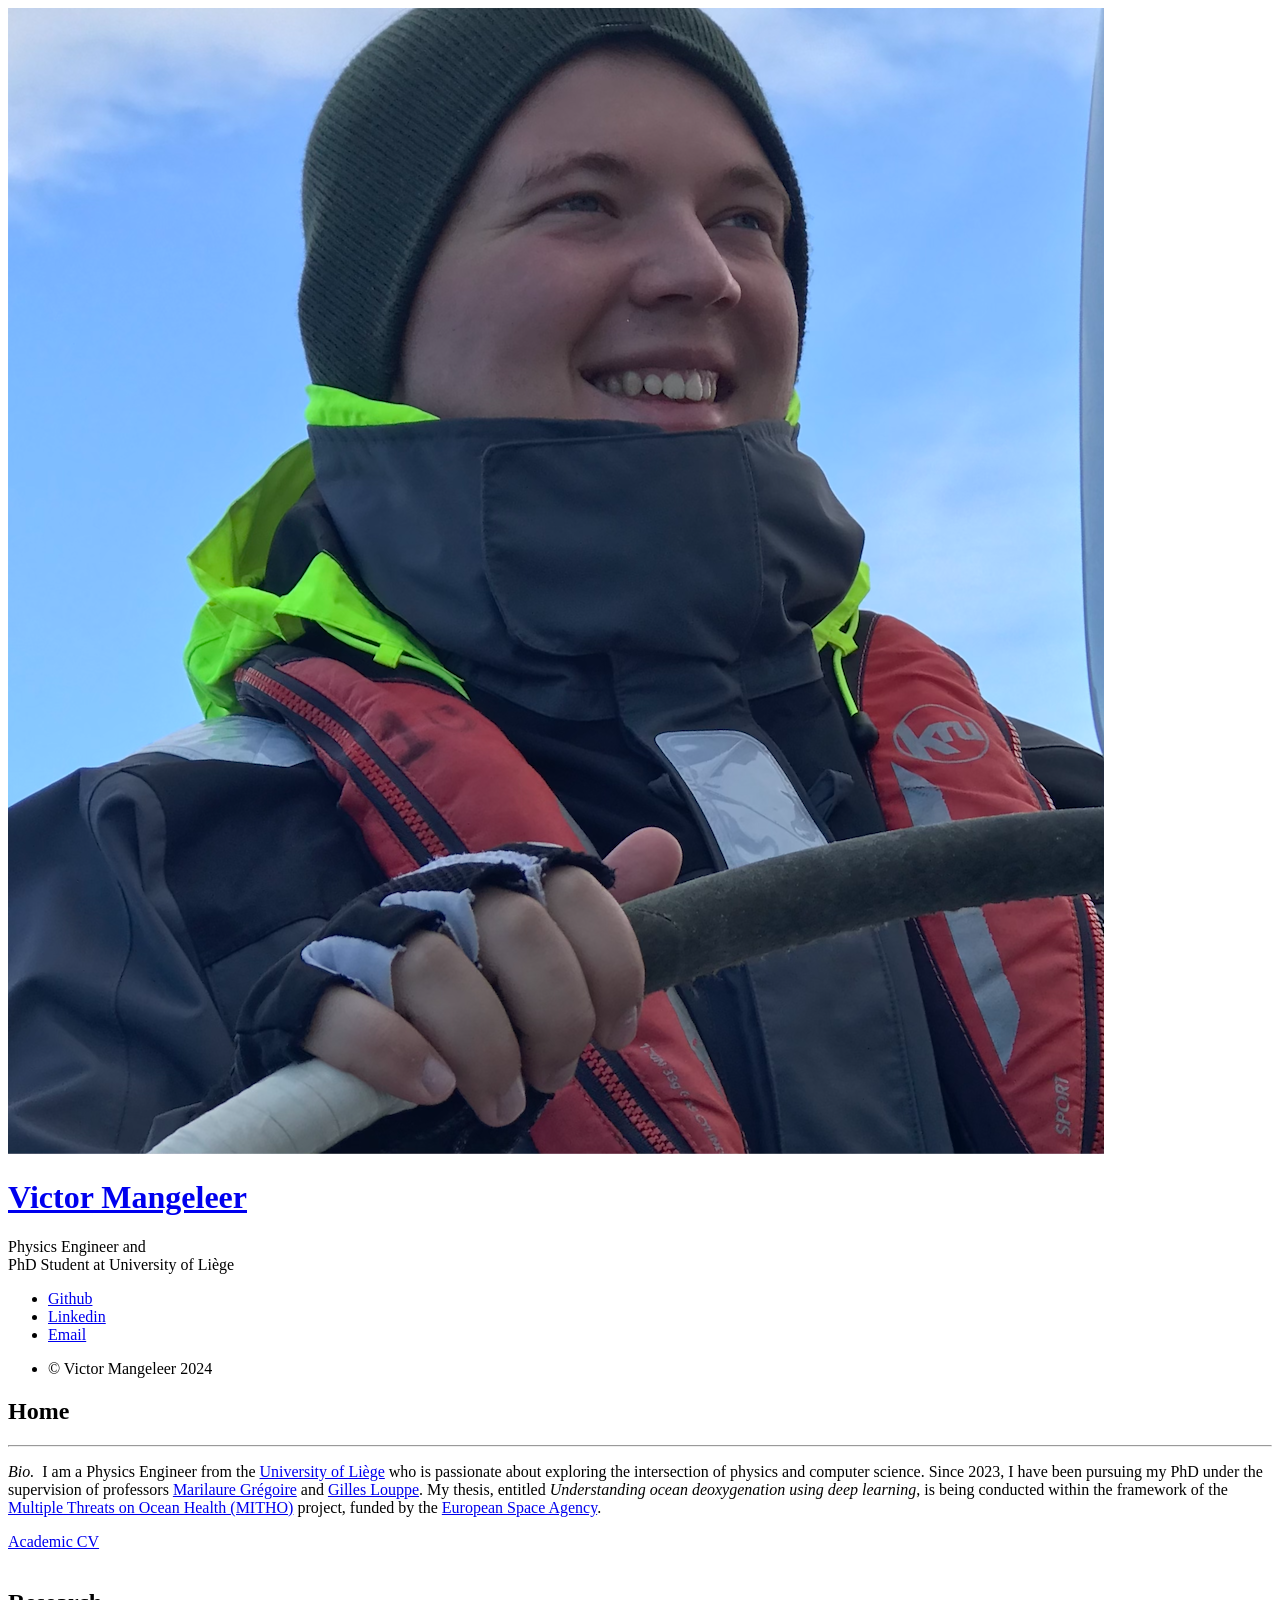
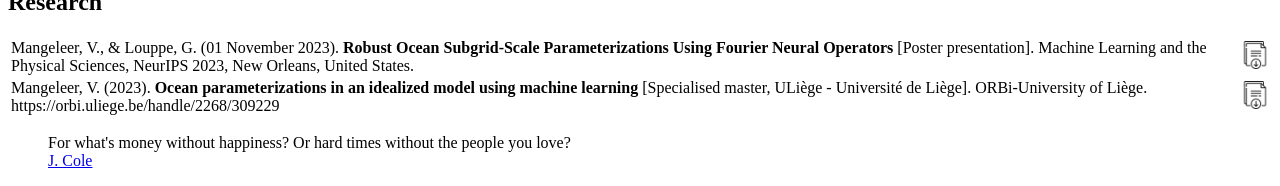
==== commit d8da94ae: "Adding CV 📝" ====
--- a/index.html
+++ b/index.html
@@ -36,7 +36,7 @@
 						</header>
 						<hr>
 						<p><i>Bio.</i>&nbsp; I am a Physics Engineer from the <a href="http://www.uliege.be/" target="_blank">University of Liège</a> who is passionate about exploring the intersection of physics and computer science. Since 2023, I have been pursuing my PhD under the supervision of professors <a href="https://www.uliege.be/cms/c_9054334/fr/repertoire?uid=U016063" target="_blank">Marilaure Grégoire</a> and <a href="https://glouppe.github.io" target="_blank">Gilles Louppe</a>. My thesis, entitled <i>Understanding ocean deoxygenation using deep learning</i>, is being conducted within the framework of the <a href="https://eo4society.esa.int/projects/mitho/" target="_blank">Multiple Threats on Ocean Health (MITHO)</a> project, funded by the <a href="https://www.esa.int" target="_blank">European Space Agency</a>.</p>
-
+						<a href="assets/pdf/mangeleer-cv.pdf">Academic CV</a><br><br/>
 						<h2>Research</h2>
 						<div class="table-wrapper">
 							<table>
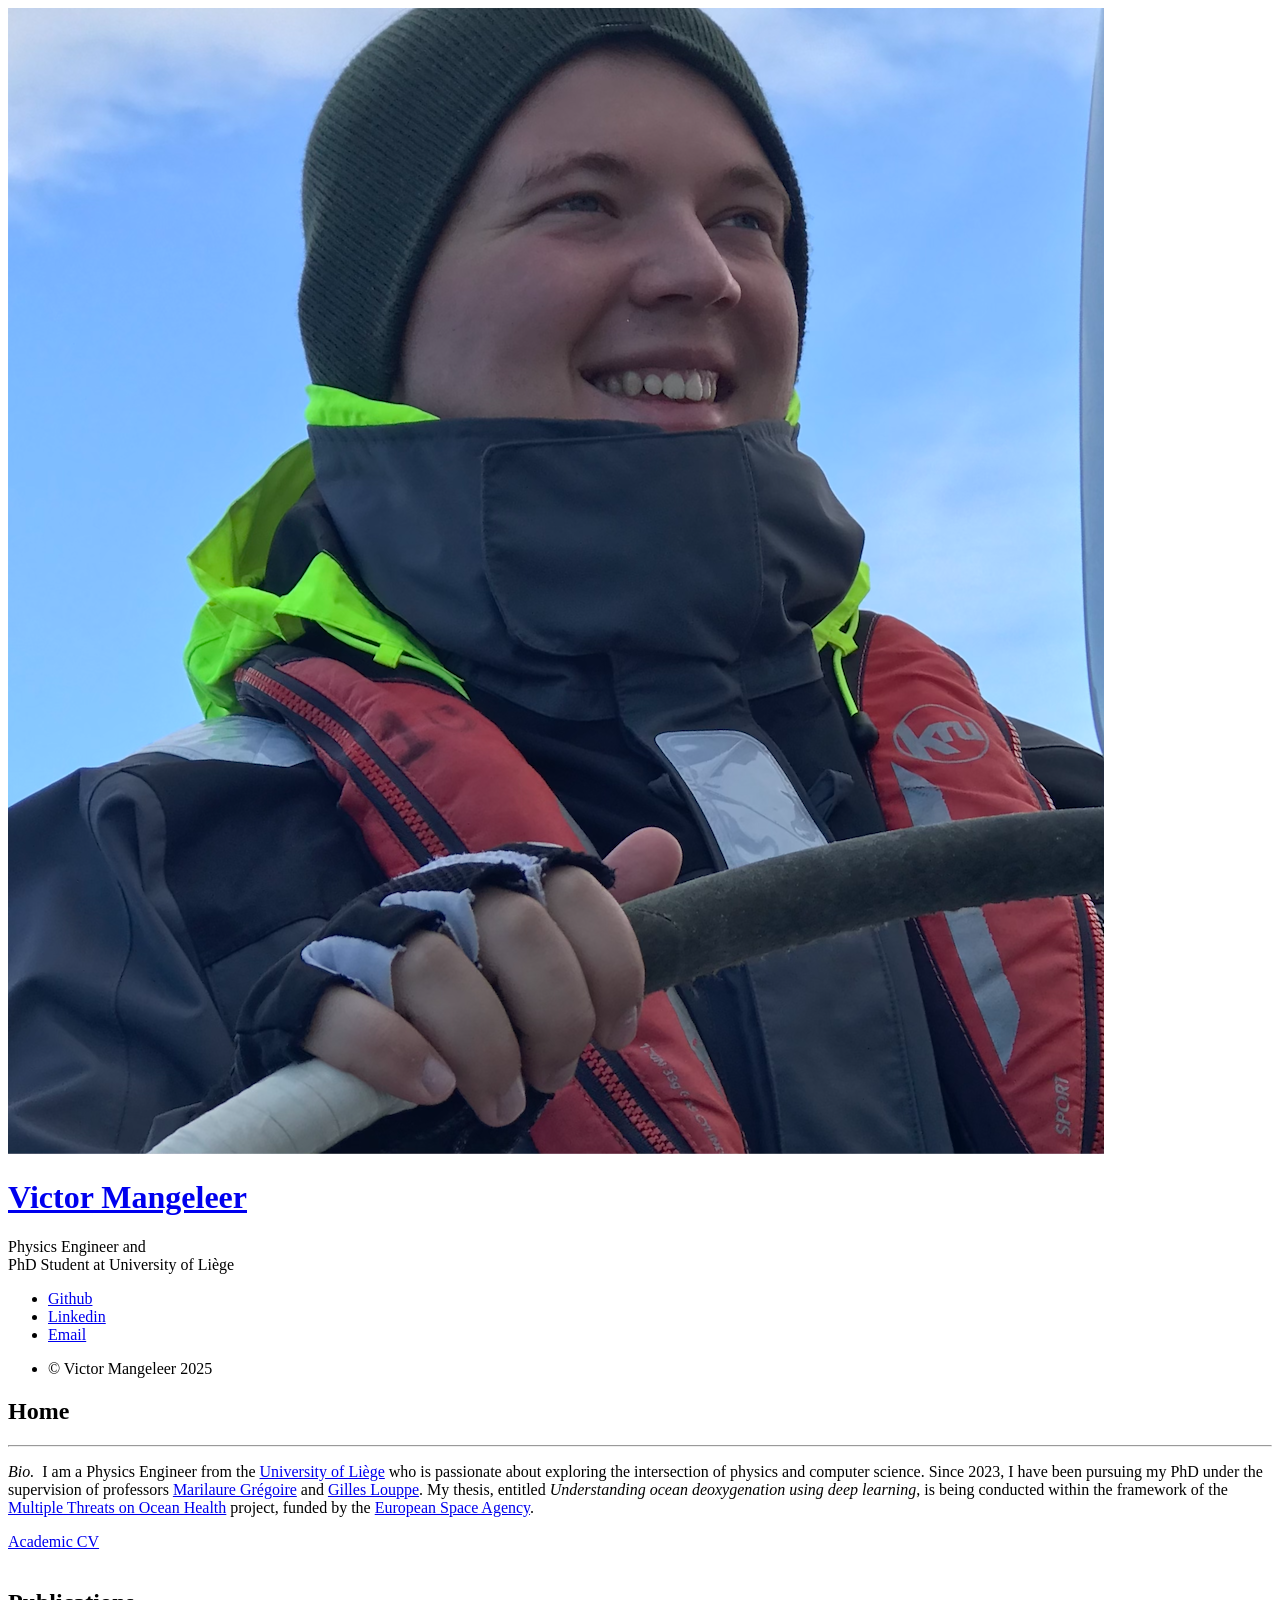
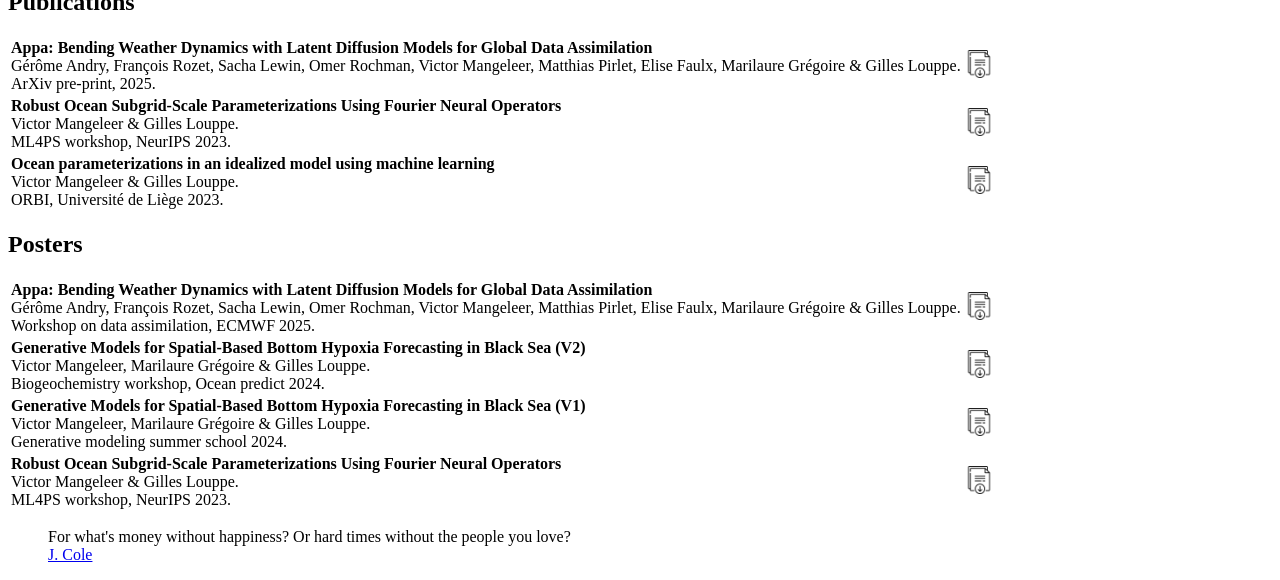
==== commit 0404e1a3: "Update index.html" ====
--- a/index.html
+++ b/index.html
@@ -35,19 +35,46 @@
 							<h2>Home</h2>
 						</header>
 						<hr>
-						<p><i>Bio.</i>&nbsp; I am a Physics Engineer from the <a href="http://www.uliege.be/" target="_blank">University of Liège</a> who is passionate about exploring the intersection of physics and computer science. Since 2023, I have been pursuing my PhD under the supervision of professors <a href="https://www.uliege.be/cms/c_9054334/fr/repertoire?uid=U016063" target="_blank">Marilaure Grégoire</a> and <a href="https://glouppe.github.io" target="_blank">Gilles Louppe</a>. My thesis, entitled <i>Understanding ocean deoxygenation using deep learning</i>, is being conducted within the framework of the <a href="https://eo4society.esa.int/projects/mitho/" target="_blank">Multiple Threats on Ocean Health (MITHO)</a> project, funded by the <a href="https://www.esa.int" target="_blank">European Space Agency</a>.</p>
+						<p><i>Bio.</i>&nbsp; I am a Physics Engineer from the <a href="http://www.uliege.be/" target="_blank">University of Liège</a> who is passionate about exploring the intersection of physics and computer science. Since 2023, I have been pursuing my PhD under the supervision of professors <a href="https://www.uliege.be/cms/c_9054334/fr/repertoire?uid=U016063" target="_blank">Marilaure Grégoire</a> and <a href="https://glouppe.github.io" target="_blank">Gilles Louppe</a>. My thesis, entitled <i>Understanding ocean deoxygenation using deep learning</i>, is being conducted within the framework of the <a href="https://eo4society.esa.int/projects/mitho/" target="_blank">Multiple Threats on Ocean Health</a> project, funded by the <a href="https://www.esa.int" target="_blank">European Space Agency</a>.</p>
 						<a href="assets/pdf/mangeleer-cv.pdf">Academic CV</a><br><br/>
-						<h2>Research</h2>
+						<h2>Publications</h2>
 						<div class="table-wrapper">
 							<table>
 								<tbody>
 									<tr>
-										<td><div class="citation">Mangeleer, V., &amp; Louppe, G. (01 November 2023). <b>Robust Ocean Subgrid-Scale Parameterizations Using Fourier Neural  Operators</b> [Poster presentation]. Machine Learning and the Physical Sciences, NeurIPS 2023, New Orleans, United States.</div></td>
-										<td><a href="https://nips.cc/virtual/2023/76149" class="download button" style="text-decoration: none; padding-top:10px" target="_blank"><img src="images/download.png" style="height: 28px; width: 28px;"/></a></td>
+										<td style="vertical-align: bottom;"><div class="citation"><b>Appa: Bending Weather Dynamics with Latent Diffusion Models for Global Data Assimilation</b>  <br> Gérôme Andry, François Rozet, Sacha Lewin, Omer Rochman, Victor Mangeleer, Matthias Pirlet, Elise Faulx, Marilaure Grégoire & Gilles Louppe. <br> ArXiv pre-print, 2025.</div></td>
+										<td><a href="https://arxiv.org/abs/2504.18720" class="download button" style="text-decoration: none; padding-top:10px" target="_blank"><img src="images/download.png" style="height: 28px; width: 28px;"/></a></td>
 									</tr>
 									<tr>
-										<td><div class="citation">Mangeleer, V. (2023). <b>Ocean parameterizations in an idealized model using machine learning</b> [Specialised master, ULiège - Université de Liège]. ORBi-University of Liège. https://orbi.uliege.be/handle/2268/309229</div></td>
+										<td style="vertical-align: bottom;"><div class="citation"><b>Robust Ocean Subgrid-Scale Parameterizations Using Fourier Neural  Operators</b> <br> Victor Mangeleer & Gilles Louppe. <br> ML4PS workshop, NeurIPS 2023.</div></td>
+										<td><a href="https://arxiv.org/abs/2310.02691" class="download button" style="text-decoration: none; padding-top:10px" target="_blank"><img src="images/download.png" style="height: 28px; width: 28px;"/></a></td>
+									</tr>
+									<tr>
+										<td style="vertical-align: bottom;"><div class="citation"><b>Ocean parameterizations in an idealized model using machine learning</b> <br> Victor Mangeleer & Gilles Louppe. <br> ORBI, Université de Liège 2023.</div></td>
 										<td><a href="https://orbi.uliege.be/handle/2268/309229" class="download button" style="text-decoration: none; padding-top:10px" target="_blank"><img src="images/download.png" style="height: 28px; width: 28px;"/></a></td>
+									</tr>
+								</tbody>
+							</table>
+						</div>
+						<h2>Posters</h2>
+						<div class="table-wrapper">
+							<table>
+								<tbody>
+									<tr>
+										<td style="vertical-align: bottom;"><div class="citation"><b>Appa: Bending Weather Dynamics with Latent Diffusion Models for Global Data Assimilation</b>  <br> Gérôme Andry, François Rozet, Sacha Lewin, Omer Rochman, Victor Mangeleer, Matthias Pirlet, Elise Faulx, Marilaure Grégoire & Gilles Louppe. <br> Workshop on data assimilation, ECMWF 2025.</div></td>
+										<td><a href="assets/pdf/poster_ecmwf_2025.pdf" class="download button" style="text-decoration: none; padding-top:10px" target="_blank"><img src="images/download.png" style="height: 28px; width: 28px;"/></a></td>
+									</tr>
+									<tr>
+										<td style="vertical-align: bottom;"><div class="citation"><b>Generative Models for Spatial-Based Bottom Hypoxia Forecasting in Black Sea (V2)</b> <br> Victor Mangeleer, Marilaure Grégoire & Gilles Louppe. <br> Biogeochemistry workshop, Ocean predict 2024.</div></td>
+										<td><a href="assets/pdf/poster_op_2024.pdf" class="download button" style="text-decoration: none; padding-top:10px" target="_blank"><img src="images/download.png" style="height: 28px; width: 28px;"/></a></td>
+									</tr>
+									<tr>
+										<td style="vertical-align: bottom;"><div class="citation"><b>Generative Models for Spatial-Based Bottom Hypoxia Forecasting in Black Sea (V1)</b> <br> Victor Mangeleer, Marilaure Grégoire & Gilles Louppe. <br> Generative modeling summer school 2024.</div></td>
+										<td><a href="assets/pdf/poster_gemss_2024.pdf" class="download button" style="text-decoration: none; padding-top:10px" target="_blank"><img src="images/download.png" style="height: 28px; width: 28px;"/></a></td>
+									</tr>
+									<tr>
+										<td style="vertical-align: bottom;"><div class="citation"><b>Robust Ocean Subgrid-Scale Parameterizations Using Fourier Neural Operators </b> <br> Victor Mangeleer & Gilles Louppe. <br> ML4PS workshop, NeurIPS 2023.</div></td>
+										<td><a href="assets/pdf/poster_nips_2023.pdf" class="download button" style="text-decoration: none; padding-top:10px" target="_blank"><img src="images/download.png" style="height: 28px; width: 28px;"/></a></td>
 									</tr>
 								</tbody>
 							</table>
@@ -66,7 +93,7 @@
 						<li><a href="mailto:vmangeleer@uliege.be"						      target="_blank" class="icon solid fa-envelope"><span  class="label">Email</span></a></li>
 					</ul>
 					<ul class="copyright">
-						<li>&copy; Victor Mangeleer 2024</li>
+						<li>&copy; Victor Mangeleer 2025</li>
 					</ul>
 				</div>
 			</footer>
@@ -80,4 +107,4 @@
 			<script src="assets/js/main.js"></script>
 
 	</body>
-</html>+</html>
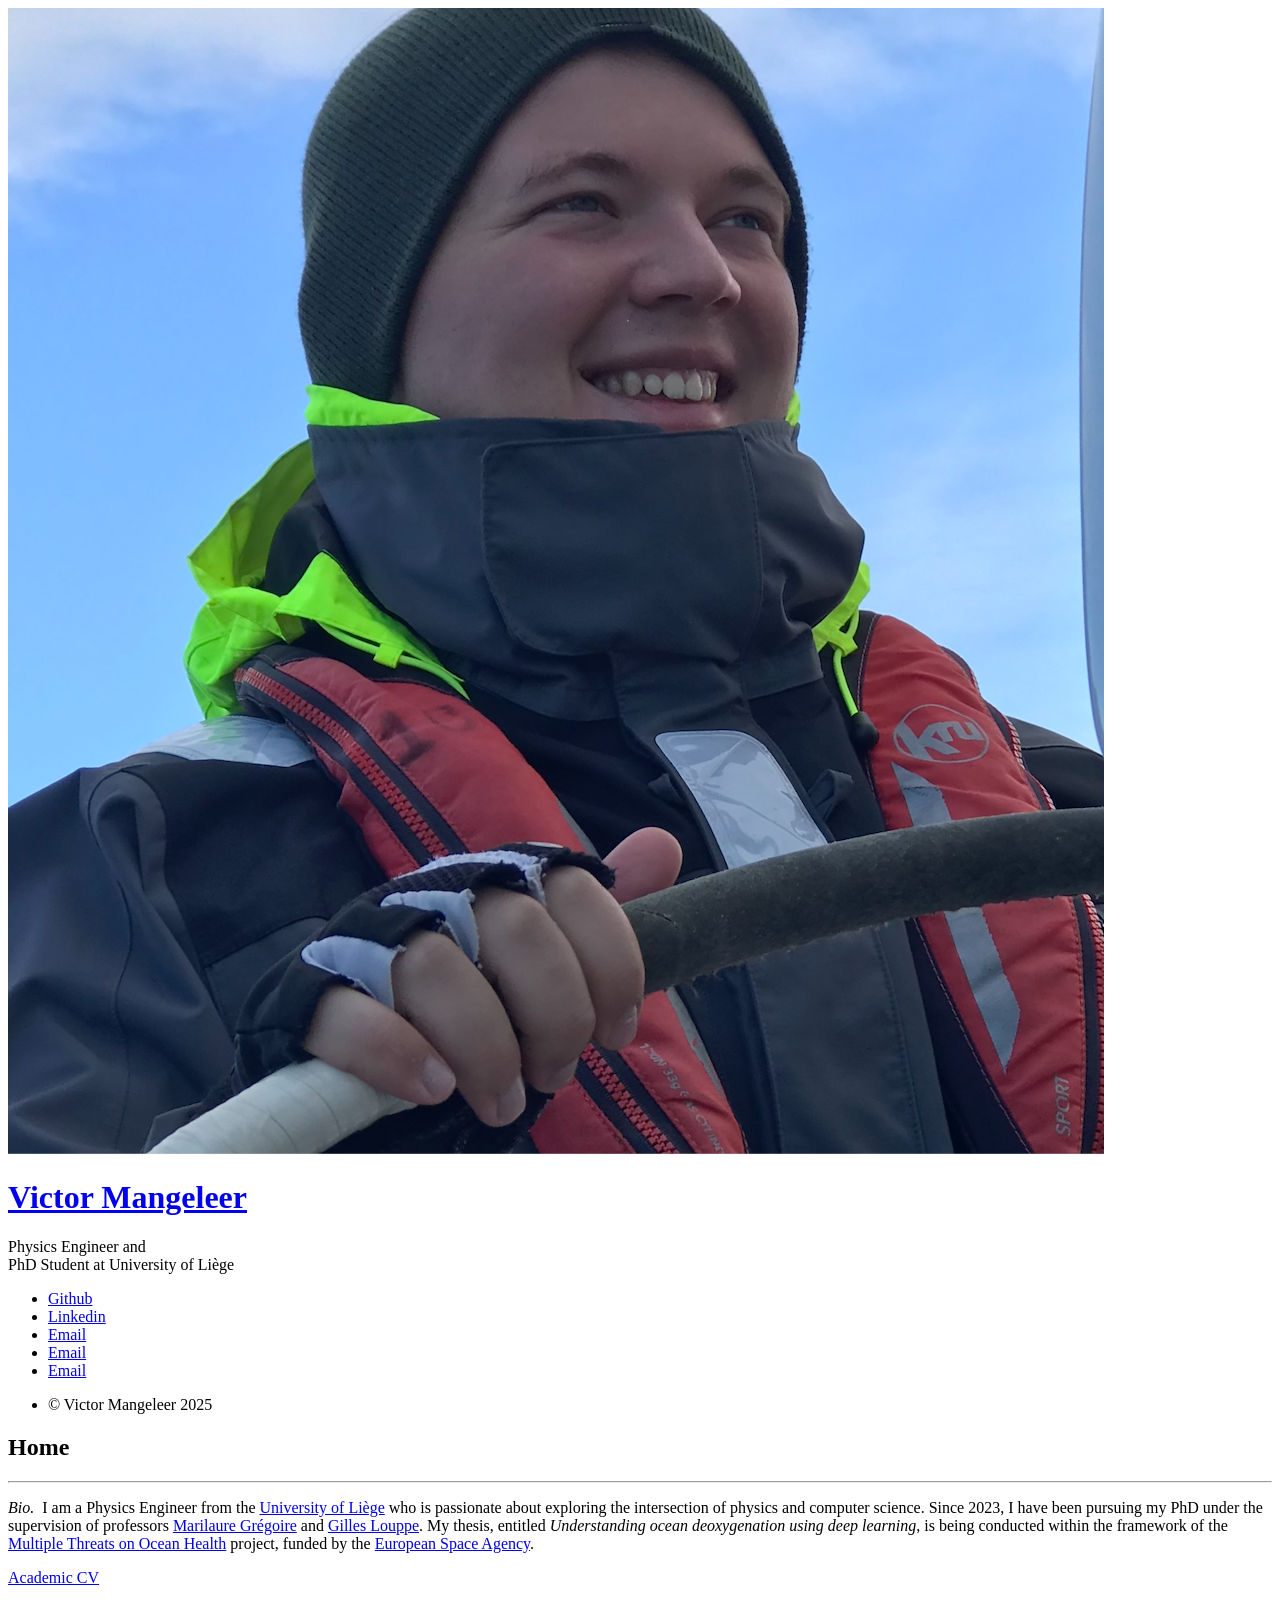
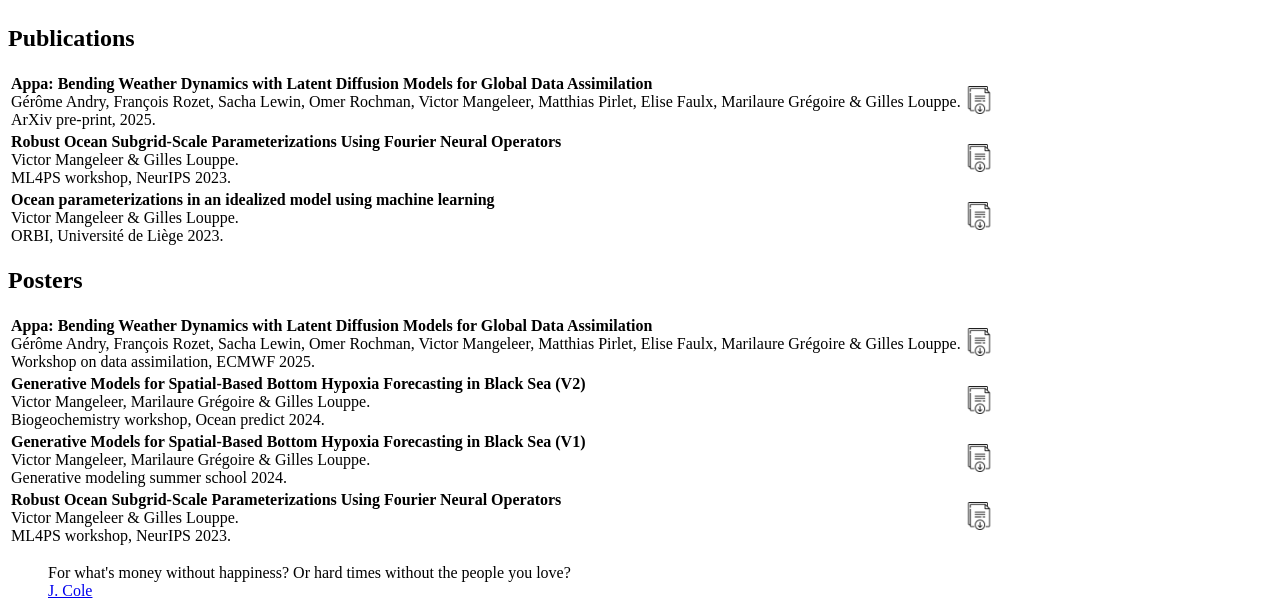
==== commit 62ae5869: "Update index.html" ====
--- a/index.html
+++ b/index.html
@@ -88,9 +88,11 @@
 			<footer id="footer">
 				<div class="inner">
 					<ul class="icons">
-						<li><a href="https://github.com/VikVador" 							  target="_blank" class="icon brands fa-github"><span   class="label">Github</span></a></li>
+						<li><a href="https://github.com/VikVador" 			      target="_blank" class="icon brands fa-github"><span   class="label">Github</span></a></li>
 						<li><a href="https://www.linkedin.com/in/victor-mangeleer-264a1420a/" target="_blank" class="icon brands fa-linkedin"><span class="label">Linkedin</span></a></li>
-						<li><a href="mailto:vmangeleer@uliege.be"						      target="_blank" class="icon solid fa-envelope"><span  class="label">Email</span></a></li>
+						<li><a href="https://orcid.org/0009-0000-9131-1338"		      target="_blank" class="icon solid fa-orcid"><span  class="label">Email</span></a></li>
+						<li><a href="mailto:vmangeleer@uliege.be"			      target="_blank" class="icon solid fa-envelope"><span  class="label">Email</span></a></li>
+						<li><a href="mailto:vmangeleer@uliege.be"			      target="_blank" class="icon solid fa-envelope"><span  class="label">Email</span></a></li>
 					</ul>
 					<ul class="copyright">
 						<li>&copy; Victor Mangeleer 2025</li>
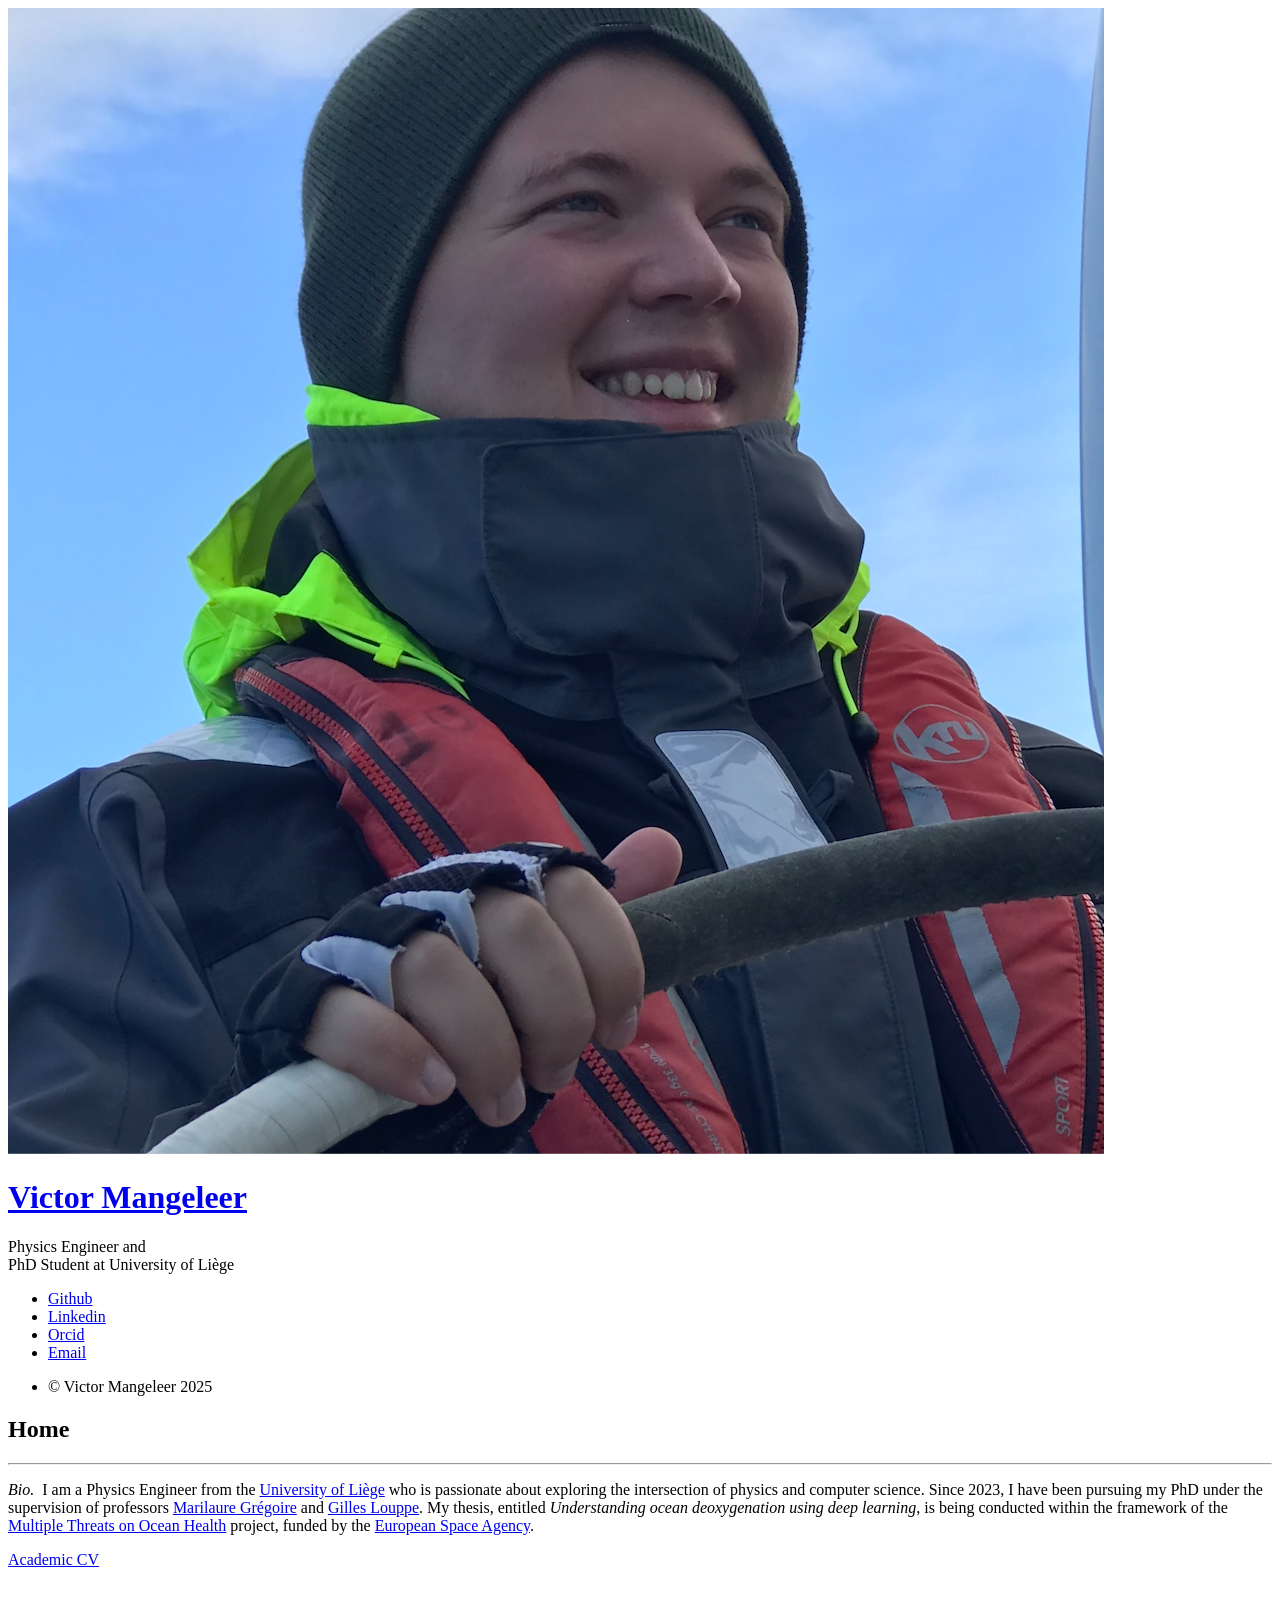
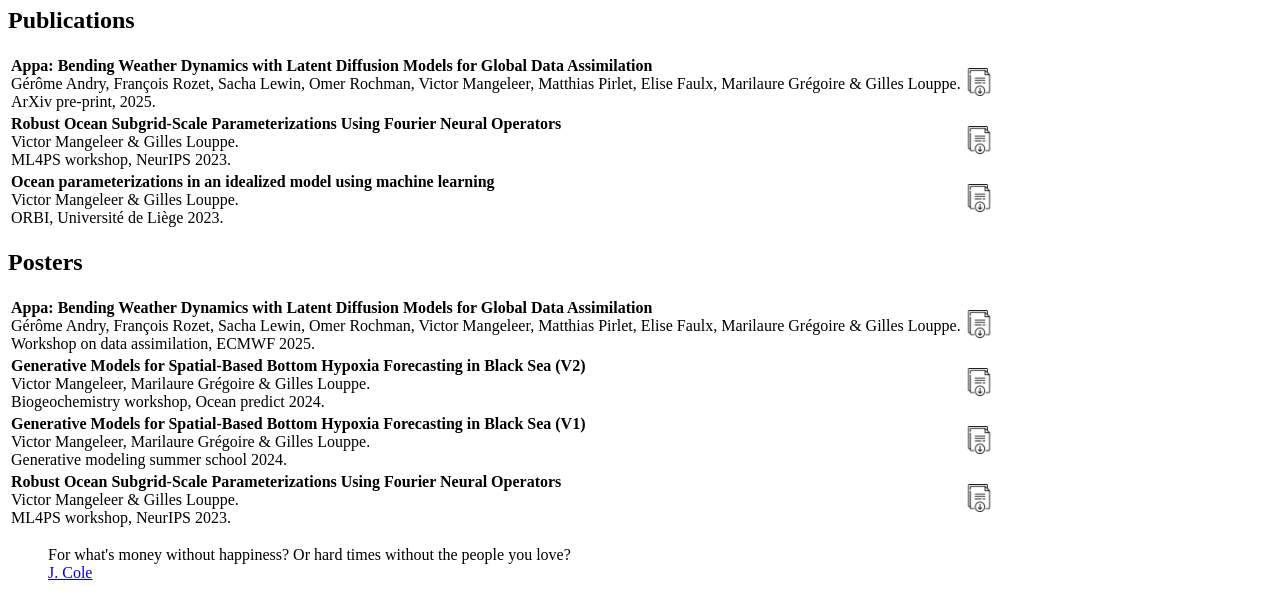
==== commit 8860b6c2: "Update index.html" ====
--- a/index.html
+++ b/index.html
@@ -90,8 +90,7 @@
 					<ul class="icons">
 						<li><a href="https://github.com/VikVador" 			      target="_blank" class="icon brands fa-github"><span   class="label">Github</span></a></li>
 						<li><a href="https://www.linkedin.com/in/victor-mangeleer-264a1420a/" target="_blank" class="icon brands fa-linkedin"><span class="label">Linkedin</span></a></li>
-						<li><a href="https://orcid.org/0009-0000-9131-1338"		      target="_blank" class="icon solid fa-orcid"><span  class="label">Email</span></a></li>
-						<li><a href="mailto:vmangeleer@uliege.be"			      target="_blank" class="icon solid fa-envelope"><span  class="label">Email</span></a></li>
+						<li><a href="https://orcid.org/0009-0000-9131-1338" 		      target="_blank" class="icon brands fa-orcid"><span class="label">Orcid</span></a></li>
 						<li><a href="mailto:vmangeleer@uliege.be"			      target="_blank" class="icon solid fa-envelope"><span  class="label">Email</span></a></li>
 					</ul>
 					<ul class="copyright">
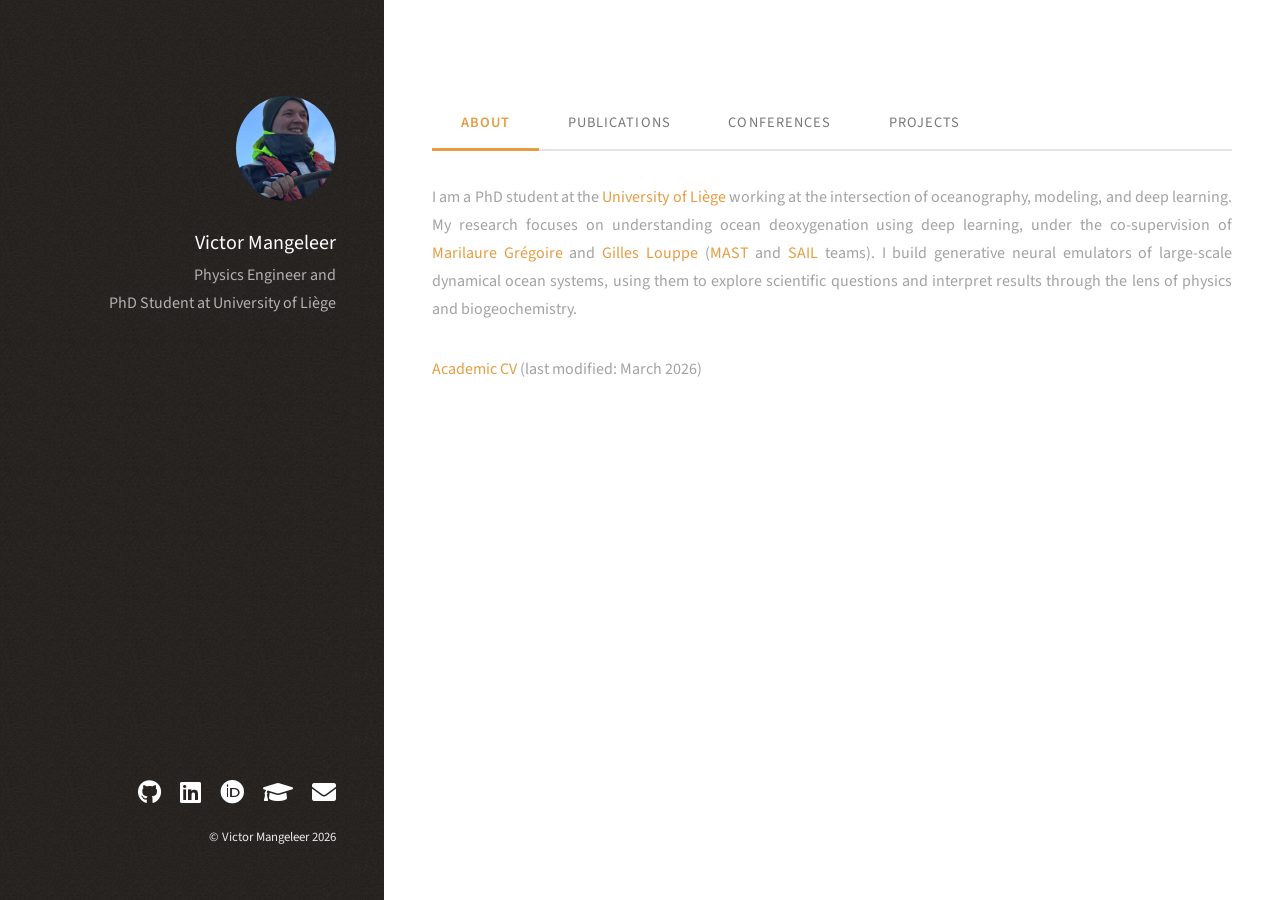
==== commit 6847a028: "✅ Update 2026" ====
--- a/index.html
+++ b/index.html
@@ -1,111 +1,133 @@
-<!DOCTYPE HTML>
-<!--
-	------------------
-		  CREDITS
-	------------------
-	Strata by HTML5 UP
-	html5up.net | @ajlkn
-	Free for personal and commercial use under the CCA 3.0 license (html5up.net/license)
--->
-<html>
-	<head>
-		<title>Strata by HTML5 UP</title>
-		<meta charset="utf-8" />
-		<meta name="viewport" content="width=device-width, initial-scale=1, user-scalable=no" />
-		<link rel="stylesheet" href="assets/css/main.css" />
-	</head>
-	<body class="is-preload">
-
-		<!-- Header -->
-			<header id="header">
-				<div class="inner">
-					<a href="https://www.fsa.uliege.be/cms/c_3141277/fr/fsa-repertoire?uid=u237404" class="image avatar" target="_blank"><img src="images/avatar.png" alt="" /></a>
-					<h1><strong><a href="http://www.uliege.be/" target="_blank">Victor Mangeleer</a></strong></h1>
-					Physics Engineer and <br/>
-					PhD Student at University of Liège
-				</div>
-			</header>
-
-		<!-- Main -->
-			<div id="main">
-
-				<!-- One -->
-					<section id="one">
-						<header class="major">
-							<h2>Home</h2>
-						</header>
-						<hr>
-						<p><i>Bio.</i>&nbsp; I am a Physics Engineer from the <a href="http://www.uliege.be/" target="_blank">University of Liège</a> who is passionate about exploring the intersection of physics and computer science. Since 2023, I have been pursuing my PhD under the supervision of professors <a href="https://www.uliege.be/cms/c_9054334/fr/repertoire?uid=U016063" target="_blank">Marilaure Grégoire</a> and <a href="https://glouppe.github.io" target="_blank">Gilles Louppe</a>. My thesis, entitled <i>Understanding ocean deoxygenation using deep learning</i>, is being conducted within the framework of the <a href="https://eo4society.esa.int/projects/mitho/" target="_blank">Multiple Threats on Ocean Health</a> project, funded by the <a href="https://www.esa.int" target="_blank">European Space Agency</a>.</p>
-						<a href="assets/pdf/mangeleer-cv.pdf">Academic CV</a><br><br/>
-						<h2>Publications</h2>
-						<div class="table-wrapper">
-							<table>
-								<tbody>
-									<tr>
-										<td style="vertical-align: bottom;"><div class="citation"><b>Appa: Bending Weather Dynamics with Latent Diffusion Models for Global Data Assimilation</b>  <br> Gérôme Andry, François Rozet, Sacha Lewin, Omer Rochman, Victor Mangeleer, Matthias Pirlet, Elise Faulx, Marilaure Grégoire & Gilles Louppe. <br> ArXiv pre-print, 2025.</div></td>
-										<td><a href="https://arxiv.org/abs/2504.18720" class="download button" style="text-decoration: none; padding-top:10px" target="_blank"><img src="images/download.png" style="height: 28px; width: 28px;"/></a></td>
-									</tr>
-									<tr>
-										<td style="vertical-align: bottom;"><div class="citation"><b>Robust Ocean Subgrid-Scale Parameterizations Using Fourier Neural  Operators</b> <br> Victor Mangeleer & Gilles Louppe. <br> ML4PS workshop, NeurIPS 2023.</div></td>
-										<td><a href="https://arxiv.org/abs/2310.02691" class="download button" style="text-decoration: none; padding-top:10px" target="_blank"><img src="images/download.png" style="height: 28px; width: 28px;"/></a></td>
-									</tr>
-									<tr>
-										<td style="vertical-align: bottom;"><div class="citation"><b>Ocean parameterizations in an idealized model using machine learning</b> <br> Victor Mangeleer & Gilles Louppe. <br> ORBI, Université de Liège 2023.</div></td>
-										<td><a href="https://orbi.uliege.be/handle/2268/309229" class="download button" style="text-decoration: none; padding-top:10px" target="_blank"><img src="images/download.png" style="height: 28px; width: 28px;"/></a></td>
-									</tr>
-								</tbody>
-							</table>
-						</div>
-						<h2>Posters</h2>
-						<div class="table-wrapper">
-							<table>
-								<tbody>
-									<tr>
-										<td style="vertical-align: bottom;"><div class="citation"><b>Appa: Bending Weather Dynamics with Latent Diffusion Models for Global Data Assimilation</b>  <br> Gérôme Andry, François Rozet, Sacha Lewin, Omer Rochman, Victor Mangeleer, Matthias Pirlet, Elise Faulx, Marilaure Grégoire & Gilles Louppe. <br> Workshop on data assimilation, ECMWF 2025.</div></td>
-										<td><a href="assets/pdf/poster_ecmwf_2025.pdf" class="download button" style="text-decoration: none; padding-top:10px" target="_blank"><img src="images/download.png" style="height: 28px; width: 28px;"/></a></td>
-									</tr>
-									<tr>
-										<td style="vertical-align: bottom;"><div class="citation"><b>Generative Models for Spatial-Based Bottom Hypoxia Forecasting in Black Sea (V2)</b> <br> Victor Mangeleer, Marilaure Grégoire & Gilles Louppe. <br> Biogeochemistry workshop, Ocean predict 2024.</div></td>
-										<td><a href="assets/pdf/poster_op_2024.pdf" class="download button" style="text-decoration: none; padding-top:10px" target="_blank"><img src="images/download.png" style="height: 28px; width: 28px;"/></a></td>
-									</tr>
-									<tr>
-										<td style="vertical-align: bottom;"><div class="citation"><b>Generative Models for Spatial-Based Bottom Hypoxia Forecasting in Black Sea (V1)</b> <br> Victor Mangeleer, Marilaure Grégoire & Gilles Louppe. <br> Generative modeling summer school 2024.</div></td>
-										<td><a href="assets/pdf/poster_gemss_2024.pdf" class="download button" style="text-decoration: none; padding-top:10px" target="_blank"><img src="images/download.png" style="height: 28px; width: 28px;"/></a></td>
-									</tr>
-									<tr>
-										<td style="vertical-align: bottom;"><div class="citation"><b>Robust Ocean Subgrid-Scale Parameterizations Using Fourier Neural Operators </b> <br> Victor Mangeleer & Gilles Louppe. <br> ML4PS workshop, NeurIPS 2023.</div></td>
-										<td><a href="assets/pdf/poster_nips_2023.pdf" class="download button" style="text-decoration: none; padding-top:10px" target="_blank"><img src="images/download.png" style="height: 28px; width: 28px;"/></a></td>
-									</tr>
-								</tbody>
-							</table>
-						</div>
-					</section>
-				<blockquote>For what's money without happiness? Or hard times without the people you love?
-				<br> <a href="https://www.youtube.com/watch?v=6tjlU4w4fSo" class="J. Cole - Love Yourz" target="_blank">J. Cole </a></blockquote>
-			</div>
-
-		<!-- Footer -->
-			<footer id="footer">
-				<div class="inner">
-					<ul class="icons">
-						<li><a href="https://github.com/VikVador" 			      target="_blank" class="icon brands fa-github"><span   class="label">Github</span></a></li>
-						<li><a href="https://www.linkedin.com/in/victor-mangeleer-264a1420a/" target="_blank" class="icon brands fa-linkedin"><span class="label">Linkedin</span></a></li>
-						<li><a href="https://orcid.org/0009-0000-9131-1338" 		      target="_blank" class="icon brands fa-orcid"><span class="label">Orcid</span></a></li>
-						<li><a href="mailto:vmangeleer@uliege.be"			      target="_blank" class="icon solid fa-envelope"><span  class="label">Email</span></a></li>
-					</ul>
-					<ul class="copyright">
-						<li>&copy; Victor Mangeleer 2025</li>
-					</ul>
-				</div>
-			</footer>
-
-		<!-- Scripts -->
-			<script src="assets/js/jquery.min.js"></script>
-			<script src="assets/js/jquery.poptrox.min.js"></script>
-			<script src="assets/js/browser.min.js"></script>
-			<script src="assets/js/breakpoints.min.js"></script>
-			<script src="assets/js/util.js"></script>
-			<script src="assets/js/main.js"></script>
-
-	</body>
-</html>
+<!DOCTYPE HTML>
+<!--
+	------------------
+		  CREDITS
+	------------------
+	Strata by HTML5 UP
+	html5up.net | @ajlkn
+	Free for personal and commercial use under the CCA 3.0 license (html5up.net/license)
+-->
+<html>
+	<head>
+		<title>Strata by HTML5 UP</title>
+		<meta charset="utf-8" />
+		<meta name="viewport" content="width=device-width, initial-scale=1, user-scalable=no" />
+		<link rel="stylesheet" href="assets/css/main.css" />
+	</head>
+	<body class="is-preload">
+
+		<!-- Header -->
+			<header id="header">
+				<div class="inner">
+					<span class="image avatar"><img src="images/avatar.png" alt="" /></span>
+					<h1><strong>Victor Mangeleer</strong></h1>
+					<p class="header-status">Physics Engineer and <br/>
+					PhD Student at University of Liège</p>
+				</div>
+			</header>
+
+		<!-- Main -->
+			<div id="main">
+
+				<!-- Navigation Tabs -->
+				<nav class="tabs">
+					<button class="tab-button active" onclick="openTab(event, 'about')" >About</button>
+					<button class="tab-button" onclick="openTab(event, 'publications')" >Publications</button>
+					<button class="tab-button" onclick="openTab(event, 'conferences')">Conferences</button>
+					<button class="tab-button" onclick="openTab(event, 'projects')">Projects</button>
+				</nav>
+
+				<!-- About Tab -->
+				<section id="about" class="tab-content active">
+					<!-- Content loaded from partials/about.html -->
+				</section>
+
+				<!-- Publications Tab -->
+				<section id="publications" class="tab-content">
+					<!-- Content loaded from partials/publications.html -->
+				</section>
+
+				<!-- Conferences Tab -->
+				<section id="conferences" class="tab-content">
+					<!-- Content loaded from partials/conferences.html -->
+				</section>
+
+				<!-- Projects Tab -->
+				<section id="projects" class="tab-content">
+					<!-- Content loaded from partials/projects.html -->
+				</section>
+			</div>
+
+		<!-- Footer -->
+			<footer id="footer">
+				<div class="inner">
+					<ul class="icons">
+						<li><a href="https://github.com/VikVador" 			      target="_blank" class="icon brands fa-github"><span   class="label">Github</span></a></li>
+						<li><a href="https://www.linkedin.com/in/victor-mangeleer-264a1420a/" target="_blank" class="icon brands fa-linkedin"><span class="label">Linkedin</span></a></li>
+						<li><a href="https://orcid.org/0009-0000-9131-1338" 		      target="_blank" class="icon brands fa-orcid"><span class="label">Orcid</span></a></li>
+						<li><a href="https://scholar.google.com/citations?hl=en&user=qM9V_6QAAAAJ" target="_blank" class="icon solid fa-graduation-cap"><span class="label">Google Scholar</span></a></li>
+						<li><a href="mailto:vmangeleer@uliege.be"			      target="_blank" class="icon solid fa-envelope"><span  class="label">Email</span></a></li>
+					</ul>
+					<ul class="copyright">
+						<li>&copy; Victor Mangeleer 2026</li>
+					</ul>
+				</div>
+			</footer>
+
+		<!-- Scripts -->
+			<script src="assets/js/jquery.min.js"></script>
+			<script src="assets/js/jquery.poptrox.min.js"></script>
+			<script src="assets/js/browser.min.js"></script>
+			<script src="assets/js/breakpoints.min.js"></script>
+			<script src="assets/js/util.js"></script>
+			<script src="assets/js/main.js"></script>
+
+			<!-- Tab Navigation Script -->
+			<script>
+				// Load content from external HTML files
+				function loadTabContent(tabName) {
+					var contentElement = document.getElementById(tabName);
+
+					// Only load if content is empty (hasn't been loaded yet)
+					if (contentElement.innerHTML.trim() === '' || contentElement.innerHTML.includes('Content loaded from')) {
+						fetch('partials/' + tabName + '.html')
+							.then(response => response.text())
+							.then(html => {
+								contentElement.innerHTML = html;
+							})
+							.catch(error => {
+								console.error('Error loading partials/' + tabName + '.html:', error);
+								contentElement.innerHTML = '<p>Error loading content.</p>';
+							});
+					}
+				}
+
+				function openTab(evt, tabName) {
+					// Hide all tab contents
+					var tabContents = document.getElementsByClassName("tab-content");
+					for (var i = 0; i < tabContents.length; i++) {
+						tabContents[i].classList.remove("active");
+					}
+
+					// Remove active class from all buttons
+					var tabButtons = document.getElementsByClassName("tab-button");
+					for (var i = 0; i < tabButtons.length; i++) {
+						tabButtons[i].classList.remove("active");
+					}
+
+					// Load content for the selected tab
+					loadTabContent(tabName);
+
+					// Show the selected tab and mark button as active
+					document.getElementById(tabName).classList.add("active");
+					evt.currentTarget.classList.add("active");
+				}
+
+				// Load the default tab content on page load
+				document.addEventListener('DOMContentLoaded', function() {
+					loadTabContent('about');
+				});
+			</script>
+
+	</body>
+</html>
--- a/assets/css/main.css
+++ b/assets/css/main.css
@@ -1,12 +1,10 @@
 @import url("fontawesome-all.min.css");
 @import url("https://fonts.googleapis.com/css?family=Source+Sans+Pro:400,400italic");
-
 /*
 	Strata by HTML5 UP
 	html5up.net | @ajlkn
 	Free for personal and commercial use under the CCA 3.0 license (html5up.net/license)
 */
-
 html, body, div, span, applet, object,
 iframe, h1, h2, h3, h4, h5, h6, p, blockquote,
 pre, a, abbr, acronym, address, big, cite,
@@ -18,3204 +16,3096 @@
 canvas, details, embed, figure, figcaption,
 footer, header, hgroup, menu, nav, output, ruby,
 section, summary, time, mark, audio, video {
-	margin: 0;
-	padding: 0;
-	border: 0;
-	font-size: 100%;
-	font: inherit;
-	vertical-align: baseline;}
+  margin: 0;
+  padding: 0;
+  border: 0;
+  font-size: 100%;
+  font: inherit;
+  vertical-align: baseline;
+}
 
 article, aside, details, figcaption, figure,
 footer, header, hgroup, menu, nav, section {
-	display: block;}
+  display: block;
+}
 
 body {
-	line-height: 1;
+  line-height: 1;
 }
 
 ol, ul {
-	list-style: none;
+  list-style: none;
 }
 
 blockquote, q {
-	quotes: none;
-}
-
-	blockquote:before, blockquote:after, q:before, q:after {
-		content: '';
-		content: none;
-	}
+  quotes: none;
+}
+blockquote:before, blockquote:after, q:before, q:after {
+  content: "";
+  content: none;
+}
 
 table {
-	border-collapse: collapse;
-	border-spacing: 0;
+  border-collapse: collapse;
+  border-spacing: 0;
 }
 
 body {
-	-webkit-text-size-adjust: none;
+  -webkit-text-size-adjust: none;
 }
 
 mark {
-	background-color: transparent;
-	color: inherit;
+  background-color: transparent;
+  color: inherit;
 }
 
 input::-moz-focus-inner {
-	border: 0;
-	padding: 0;
+  border: 0;
+  padding: 0;
 }
 
 input, select, textarea {
-	-moz-appearance: none;
-	-webkit-appearance: none;
-	-ms-appearance: none;
-	appearance: none;
+  -moz-appearance: none;
+  -webkit-appearance: none;
+  -ms-appearance: none;
+  appearance: none;
 }
 
 /* Basic */
-
-	html {
-		box-sizing: border-box;
-	}
-
-	*, *:before, *:after {
-		box-sizing: inherit;
-	}
-
-	body {
-		background: #fff;
-	}
-
-		body.is-preload *, body.is-preload *:before, body.is-preload *:after {
-			-moz-animation: none !important;
-			-webkit-animation: none !important;
-			-ms-animation: none !important;
-			animation: none !important;
-			-moz-transition: none !important;
-			-webkit-transition: none !important;
-			-ms-transition: none !important;
-			transition: none !important;
-		}
-
-	body, input, select, textarea {
-		color: #a2a2a2;
-		font-family: "Source Sans Pro", Helvetica, sans-serif;
-		font-size: 16pt;
-		font-weight: 400;
-		line-height: 1.75em;
-	}
-
-	a {
-		-moz-transition: color 0.2s ease-in-out, border-color 0.2s ease-in-out;
-		-webkit-transition: color 0.2s ease-in-out, border-color 0.2s ease-in-out;
-		-ms-transition: color 0.2s ease-in-out, border-color 0.2s ease-in-out;
-		transition: color 0.2s ease-in-out, border-color 0.2s ease-in-out;
-		border-bottom: dotted 1px;
-		color: #49bf9d;
-		text-decoration: none;
-	}
-
-		a:hover {
-			border-bottom-color: transparent;
-			color: #49bf9d !important;
-			text-decoration: none;
-		}
-
-	strong, b {
-		color: #787878;
-		font-weight: 400;
-	}
-
-	em, i {
-		font-style: italic;
-	}
-
-	p {
-		margin: 0 0 2em 0;
-	}
-
-	h1, h2, h3, h4, h5, h6 {
-		color: #787878;
-		font-weight: 400;
-		line-height: 1em;
-		margin: 0 0 1em 0;
-	}
-
-		h1 a, h2 a, h3 a, h4 a, h5 a, h6 a {
-			color: inherit;
-			text-decoration: none;
-		}
-
-	h1 {
-		font-size: 2em;
-		line-height: 1.5em;
-	}
-
-	h2 {
-		font-size: 1.5em;
-		line-height: 1.5em;
-	}
-
-	h3 {
-		font-size: 1.25em;
-		line-height: 1.5em;
-	}
-
-	h4 {
-		font-size: 1.1em;
-		line-height: 1.5em;
-	}
-
-	h5 {
-		font-size: 0.9em;
-		line-height: 1.5em;
-	}
-
-	h6 {
-		font-size: 0.7em;
-		line-height: 1.5em;
-	}
-
-	sub {
-		font-size: 0.8em;
-		position: relative;
-		top: 0.5em;
-	}
-
-	sup {
-		font-size: 0.8em;
-		position: relative;
-		top: -0.5em;
-	}
-
-	hr {
-		border: 0;
-		border-bottom: solid 2px #efefef;
-		margin: 2em 0;
-	}
-
-		hr.major {
-			margin: 3em 0;
-		}
-
-	blockquote {
-		border-left: solid 6px #efefef;
-		font-style: italic;
-		margin: 0 0 2em 0;
-		padding: 0.5em 0 0.5em 1.5em;
-	}
-
-	code {
-		background: #f7f7f7;
-		border-radius: 0.35em;
-		border: solid 2px #efefef;
-		font-family: "Courier New", monospace;
-		font-size: 0.9em;
-		margin: 0 0.25em;
-		padding: 0.25em 0.65em;
-	}
-
-	pre {
-		-webkit-overflow-scrolling: touch;
-		font-family: "Courier New", monospace;
-		font-size: 0.9em;
-		margin: 0 0 2em 0;
-	}
-
-		pre code {
-			display: block;
-			line-height: 1.75em;
-			padding: 1em 1.5em;
-			overflow-x: auto;
-		}
-
-	.align-left {
-		text-align: left;
-	}
-
-	.align-center {
-		text-align: center;
-	}
-
-	.align-right {
-		text-align: right;
-	}
+html {
+  box-sizing: border-box;
+  overflow-y: scroll;
+}
+
+*, *:before, *:after {
+  box-sizing: inherit;
+}
+
+body {
+  background: #fff;
+}
+body.is-preload *, body.is-preload *:before, body.is-preload *:after {
+  -moz-animation: none !important;
+  -webkit-animation: none !important;
+  -ms-animation: none !important;
+  animation: none !important;
+  -moz-transition: none !important;
+  -webkit-transition: none !important;
+  -ms-transition: none !important;
+  transition: none !important;
+}
+
+body, input, select, textarea {
+  color: #a2a2a2;
+  font-family: "Source Sans Pro", Helvetica, sans-serif;
+  font-size: 16pt;
+  font-weight: 400;
+  line-height: 1.75em;
+}
+
+a {
+  -moz-transition: color 0.2s ease-in-out, border-color 0.2s ease-in-out;
+  -webkit-transition: color 0.2s ease-in-out, border-color 0.2s ease-in-out;
+  -ms-transition: color 0.2s ease-in-out, border-color 0.2s ease-in-out;
+  transition: color 0.2s ease-in-out, border-color 0.2s ease-in-out;
+  border-bottom: none;
+  color: #e49d43;
+  text-decoration: none;
+}
+a:hover {
+  border-bottom-color: transparent;
+  color: #e49d43 !important;
+  text-decoration: none;
+}
+
+strong, b {
+  color: #787878;
+  font-weight: 400;
+}
+
+em, i {
+  font-style: italic;
+}
+
+p {
+  margin: 0 0 2em 0;
+}
+
+h1, h2, h3, h4, h5, h6 {
+  color: #787878;
+  font-weight: 400;
+  line-height: 1em;
+  margin: 0 0 1em 0;
+}
+h1 a, h2 a, h3 a, h4 a, h5 a, h6 a {
+  color: inherit;
+  text-decoration: none;
+}
+
+h1 {
+  font-size: 2em;
+  line-height: 1.5em;
+}
+
+h2 {
+  font-size: 1.5em;
+  line-height: 1.5em;
+}
+
+h3 {
+  font-size: 1.25em;
+  line-height: 1.5em;
+}
+
+h4 {
+  font-size: 1.1em;
+  line-height: 1.5em;
+}
+
+h5 {
+  font-size: 0.9em;
+  line-height: 1.5em;
+}
+
+h6 {
+  font-size: 0.7em;
+  line-height: 1.5em;
+}
+
+sub {
+  font-size: 0.8em;
+  position: relative;
+  top: 0.5em;
+}
+
+sup {
+  font-size: 0.8em;
+  position: relative;
+  top: -0.5em;
+}
+
+hr {
+  border: 0;
+  border-bottom: solid 2px #efefef;
+  margin: 2em 0;
+}
+hr.major {
+  margin: 3em 0;
+}
+
+blockquote {
+  border-left: solid 6px #efefef;
+  font-style: italic;
+  margin: 0 0 2em 0;
+  padding: 0.5em 0 0.5em 1.5em;
+}
+
+code {
+  background: #f7f7f7;
+  border-radius: 0.35em;
+  border: solid 2px #efefef;
+  font-family: "Courier New", monospace;
+  font-size: 0.9em;
+  margin: 0 0.25em;
+  padding: 0.25em 0.65em;
+}
+
+pre {
+  -webkit-overflow-scrolling: touch;
+  font-family: "Courier New", monospace;
+  font-size: 0.9em;
+  margin: 0 0 2em 0;
+}
+pre code {
+  display: block;
+  line-height: 1.75em;
+  padding: 1em 1.5em;
+  overflow-x: auto;
+}
+
+.align-left {
+  text-align: left;
+}
+
+.align-center {
+  text-align: center;
+}
+
+.align-right {
+  text-align: right;
+}
 
 /* Container */
-
-	.container {
-		margin: 0 auto;
-		max-width: calc(100% - 4em);
-		width: 100%;
-	}
-
-		.container.xsmall {
-			width: 25%;
-		}
-
-		.container.small {
-			width: 50%;
-		}
-
-		.container.medium {
-			width: 75%;
-		}
-
-		.container.large {
-			width: 125%;
-		}
-
-		.container.xlarge {
-			width: 150%;
-		}
-
-		.container.max {
-			width: 100%;
-		}
-
-		@media screen and (max-width: 980px) {
-
-			.container {
-				width: 100% !important;
-				max-width: 100% !important;
-			}
-
-		}
-
-		@media screen and (max-width: 480px) {
-
-			.container {
-				max-width: calc(100% - 3em);
-			}
-
-		}
+.container {
+  margin: 0 auto;
+  max-width: calc(100% - 4em);
+  width: 100%;
+}
+.container.xsmall {
+  width: 25%;
+}
+.container.small {
+  width: 50%;
+}
+.container.medium {
+  width: 75%;
+}
+.container.large {
+  width: 125%;
+}
+.container.xlarge {
+  width: 150%;
+}
+.container.max {
+  width: 100%;
+}
+@media screen and (max-width: 980px) {
+  .container {
+    width: 100% !important;
+    max-width: 100% !important;
+  }
+}
+@media screen and (max-width: 480px) {
+  .container {
+    max-width: calc(100% - 3em);
+  }
+}
 
 /* Row */
-
-	.row {
-		display: flex;
-		flex-wrap: wrap;
-		box-sizing: border-box;
-		align-items: stretch;
-	}
-
-		.row > * {
-			box-sizing: border-box;
-		}
-
-		.row.gtr-uniform > * > :last-child {
-			margin-bottom: 0;
-		}
-
-		.row.aln-left {
-			justify-content: flex-start;
-		}
-
-		.row.aln-center {
-			justify-content: center;
-		}
-
-		.row.aln-right {
-			justify-content: flex-end;
-		}
-
-		.row.aln-top {
-			align-items: flex-start;
-		}
-
-		.row.aln-middle {
-			align-items: center;
-		}
-
-		.row.aln-bottom {
-			align-items: flex-end;
-		}
-
-		.row > .imp {
-			order: -1;
-		}
-
-		.row > .col-1 {
-			width: 8.33333%;
-		}
-
-		.row > .off-1 {
-			margin-left: 8.33333%;
-		}
-
-		.row > .col-2 {
-			width: 16.66667%;
-		}
-
-		.row > .off-2 {
-			margin-left: 16.66667%;
-		}
-
-		.row > .col-3 {
-			width: 25%;
-		}
-
-		.row > .off-3 {
-			margin-left: 25%;
-		}
-
-		.row > .col-4 {
-			width: 33.33333%;
-		}
-
-		.row > .off-4 {
-			margin-left: 33.33333%;
-		}
-
-		.row > .col-5 {
-			width: 41.66667%;
-		}
-
-		.row > .off-5 {
-			margin-left: 41.66667%;
-		}
-
-		.row > .col-6 {
-			width: 50%;
-		}
-
-		.row > .off-6 {
-			margin-left: 50%;
-		}
-
-		.row > .col-7 {
-			width: 58.33333%;
-		}
-
-		.row > .off-7 {
-			margin-left: 58.33333%;
-		}
-
-		.row > .col-8 {
-			width: 66.66667%;
-		}
-
-		.row > .off-8 {
-			margin-left: 66.66667%;
-		}
-
-		.row > .col-9 {
-			width: 75%;
-		}
-
-		.row > .off-9 {
-			margin-left: 75%;
-		}
-
-		.row > .col-10 {
-			width: 83.33333%;
-		}
-
-		.row > .off-10 {
-			margin-left: 83.33333%;
-		}
-
-		.row > .col-11 {
-			width: 91.66667%;
-		}
-
-		.row > .off-11 {
-			margin-left: 91.66667%;
-		}
-
-		.row > .col-12 {
-			width: 100%;
-		}
-
-		.row > .off-12 {
-			margin-left: 100%;
-		}
-
-		.row.gtr-0 {
-			margin-top: 0;
-			margin-left: 0em;
-		}
-
-			.row.gtr-0 > * {
-				padding: 0 0 0 0em;
-			}
-
-			.row.gtr-0.gtr-uniform {
-				margin-top: 0em;
-			}
-
-				.row.gtr-0.gtr-uniform > * {
-					padding-top: 0em;
-				}
-
-		.row.gtr-25 {
-			margin-top: 0;
-			margin-left: -0.625em;
-		}
-
-			.row.gtr-25 > * {
-				padding: 0 0 0 0.625em;
-			}
-
-			.row.gtr-25.gtr-uniform {
-				margin-top: -0.625em;
-			}
-
-				.row.gtr-25.gtr-uniform > * {
-					padding-top: 0.625em;
-				}
-
-		.row.gtr-50 {
-			margin-top: 0;
-			margin-left: -1.25em;
-		}
-
-			.row.gtr-50 > * {
-				padding: 0 0 0 1.25em;
-			}
-
-			.row.gtr-50.gtr-uniform {
-				margin-top: -1.25em;
-			}
-
-				.row.gtr-50.gtr-uniform > * {
-					padding-top: 1.25em;
-				}
-
-		.row {
-			margin-top: 0;
-			margin-left: -2.5em;
-		}
-
-			.row > * {
-				padding: 0 0 0 2.5em;
-			}
-
-			.row.gtr-uniform {
-				margin-top: -2.5em;
-			}
-
-				.row.gtr-uniform > * {
-					padding-top: 2.5em;
-				}
-
-		.row.gtr-150 {
-			margin-top: 0;
-			margin-left: -3.75em;
-		}
-
-			.row.gtr-150 > * {
-				padding: 0 0 0 3.75em;
-			}
-
-			.row.gtr-150.gtr-uniform {
-				margin-top: -3.75em;
-			}
-
-				.row.gtr-150.gtr-uniform > * {
-					padding-top: 3.75em;
-				}
-
-		.row.gtr-200 {
-			margin-top: 0;
-			margin-left: -5em;
-		}
-
-			.row.gtr-200 > * {
-				padding: 0 0 0 5em;
-			}
-
-			.row.gtr-200.gtr-uniform {
-				margin-top: -5em;
-			}
-
-				.row.gtr-200.gtr-uniform > * {
-					padding-top: 5em;
-				}
-
-		@media screen and (max-width: 1800px) {
-
-			.row {
-				display: flex;
-				flex-wrap: wrap;
-				box-sizing: border-box;
-				align-items: stretch;
-			}
-
-				.row > * {
-					box-sizing: border-box;
-				}
-
-				.row.gtr-uniform > * > :last-child {
-					margin-bottom: 0;
-				}
-
-				.row.aln-left {
-					justify-content: flex-start;
-				}
-
-				.row.aln-center {
-					justify-content: center;
-				}
-
-				.row.aln-right {
-					justify-content: flex-end;
-				}
-
-				.row.aln-top {
-					align-items: flex-start;
-				}
-
-				.row.aln-middle {
-					align-items: center;
-				}
-
-				.row.aln-bottom {
-					align-items: flex-end;
-				}
-
-				.row > .imp-xlarge {
-					order: -1;
-				}
-
-				.row > .col-1-xlarge {
-					width: 8.33333%;
-				}
-
-				.row > .off-1-xlarge {
-					margin-left: 8.33333%;
-				}
-
-				.row > .col-2-xlarge {
-					width: 16.66667%;
-				}
-
-				.row > .off-2-xlarge {
-					margin-left: 16.66667%;
-				}
-
-				.row > .col-3-xlarge {
-					width: 25%;
-				}
-
-				.row > .off-3-xlarge {
-					margin-left: 25%;
-				}
-
-				.row > .col-4-xlarge {
-					width: 33.33333%;
-				}
-
-				.row > .off-4-xlarge {
-					margin-left: 33.33333%;
-				}
-
-				.row > .col-5-xlarge {
-					width: 41.66667%;
-				}
-
-				.row > .off-5-xlarge {
-					margin-left: 41.66667%;
-				}
-
-				.row > .col-6-xlarge {
-					width: 50%;
-				}
-
-				.row > .off-6-xlarge {
-					margin-left: 50%;
-				}
-
-				.row > .col-7-xlarge {
-					width: 58.33333%;
-				}
-
-				.row > .off-7-xlarge {
-					margin-left: 58.33333%;
-				}
-
-				.row > .col-8-xlarge {
-					width: 66.66667%;
-				}
-
-				.row > .off-8-xlarge {
-					margin-left: 66.66667%;
-				}
-
-				.row > .col-9-xlarge {
-					width: 75%;
-				}
-
-				.row > .off-9-xlarge {
-					margin-left: 75%;
-				}
-
-				.row > .col-10-xlarge {
-					width: 83.33333%;
-				}
-
-				.row > .off-10-xlarge {
-					margin-left: 83.33333%;
-				}
-
-				.row > .col-11-xlarge {
-					width: 91.66667%;
-				}
-
-				.row > .off-11-xlarge {
-					margin-left: 91.66667%;
-				}
-
-				.row > .col-12-xlarge {
-					width: 100%;
-				}
-
-				.row > .off-12-xlarge {
-					margin-left: 100%;
-				}
-
-				.row.gtr-0 {
-					margin-top: 0;
-					margin-left: 0em;
-				}
-
-					.row.gtr-0 > * {
-						padding: 0 0 0 0em;
-					}
-
-					.row.gtr-0.gtr-uniform {
-						margin-top: 0em;
-					}
-
-						.row.gtr-0.gtr-uniform > * {
-							padding-top: 0em;
-						}
-
-				.row.gtr-25 {
-					margin-top: 0;
-					margin-left: -0.625em;
-				}
-
-					.row.gtr-25 > * {
-						padding: 0 0 0 0.625em;
-					}
-
-					.row.gtr-25.gtr-uniform {
-						margin-top: -0.625em;
-					}
-
-						.row.gtr-25.gtr-uniform > * {
-							padding-top: 0.625em;
-						}
-
-				.row.gtr-50 {
-					margin-top: 0;
-					margin-left: -1.25em;
-				}
-
-					.row.gtr-50 > * {
-						padding: 0 0 0 1.25em;
-					}
-
-					.row.gtr-50.gtr-uniform {
-						margin-top: -1.25em;
-					}
-
-						.row.gtr-50.gtr-uniform > * {
-							padding-top: 1.25em;
-						}
-
-				.row {
-					margin-top: 0;
-					margin-left: -2.5em;
-				}
-
-					.row > * {
-						padding: 0 0 0 2.5em;
-					}
-
-					.row.gtr-uniform {
-						margin-top: -2.5em;
-					}
-
-						.row.gtr-uniform > * {
-							padding-top: 2.5em;
-						}
-
-				.row.gtr-150 {
-					margin-top: 0;
-					margin-left: -3.75em;
-				}
-
-					.row.gtr-150 > * {
-						padding: 0 0 0 3.75em;
-					}
-
-					.row.gtr-150.gtr-uniform {
-						margin-top: -3.75em;
-					}
-
-						.row.gtr-150.gtr-uniform > * {
-							padding-top: 3.75em;
-						}
-
-				.row.gtr-200 {
-					margin-top: 0;
-					margin-left: -5em;
-				}
-
-					.row.gtr-200 > * {
-						padding: 0 0 0 5em;
-					}
-
-					.row.gtr-200.gtr-uniform {
-						margin-top: -5em;
-					}
-
-						.row.gtr-200.gtr-uniform > * {
-							padding-top: 5em;
-						}
-
-		}
-
-		@media screen and (max-width: 1280px) {
-
-			.row {
-				display: flex;
-				flex-wrap: wrap;
-				box-sizing: border-box;
-				align-items: stretch;
-			}
-
-				.row > * {
-					box-sizing: border-box;
-				}
-
-				.row.gtr-uniform > * > :last-child {
-					margin-bottom: 0;
-				}
-
-				.row.aln-left {
-					justify-content: flex-start;
-				}
-
-				.row.aln-center {
-					justify-content: center;
-				}
-
-				.row.aln-right {
-					justify-content: flex-end;
-				}
-
-				.row.aln-top {
-					align-items: flex-start;
-				}
-
-				.row.aln-middle {
-					align-items: center;
-				}
-
-				.row.aln-bottom {
-					align-items: flex-end;
-				}
-
-				.row > .imp-large {
-					order: -1;
-				}
-
-				.row > .col-1-large {
-					width: 8.33333%;
-				}
-
-				.row > .off-1-large {
-					margin-left: 8.33333%;
-				}
-
-				.row > .col-2-large {
-					width: 16.66667%;
-				}
-
-				.row > .off-2-large {
-					margin-left: 16.66667%;
-				}
-
-				.row > .col-3-large {
-					width: 25%;
-				}
-
-				.row > .off-3-large {
-					margin-left: 25%;
-				}
-
-				.row > .col-4-large {
-					width: 33.33333%;
-				}
-
-				.row > .off-4-large {
-					margin-left: 33.33333%;
-				}
-
-				.row > .col-5-large {
-					width: 41.66667%;
-				}
-
-				.row > .off-5-large {
-					margin-left: 41.66667%;
-				}
-
-				.row > .col-6-large {
-					width: 50%;
-				}
-
-				.row > .off-6-large {
-					margin-left: 50%;
-				}
-
-				.row > .col-7-large {
-					width: 58.33333%;
-				}
-
-				.row > .off-7-large {
-					margin-left: 58.33333%;
-				}
-
-				.row > .col-8-large {
-					width: 66.66667%;
-				}
-
-				.row > .off-8-large {
-					margin-left: 66.66667%;
-				}
-
-				.row > .col-9-large {
-					width: 75%;
-				}
-
-				.row > .off-9-large {
-					margin-left: 75%;
-				}
-
-				.row > .col-10-large {
-					width: 83.33333%;
-				}
-
-				.row > .off-10-large {
-					margin-left: 83.33333%;
-				}
-
-				.row > .col-11-large {
-					width: 91.66667%;
-				}
-
-				.row > .off-11-large {
-					margin-left: 91.66667%;
-				}
-
-				.row > .col-12-large {
-					width: 100%;
-				}
-
-				.row > .off-12-large {
-					margin-left: 100%;
-				}
-
-				.row.gtr-0 {
-					margin-top: 0;
-					margin-left: 0em;
-				}
-
-					.row.gtr-0 > * {
-						padding: 0 0 0 0em;
-					}
-
-					.row.gtr-0.gtr-uniform {
-						margin-top: 0em;
-					}
-
-						.row.gtr-0.gtr-uniform > * {
-							padding-top: 0em;
-						}
-
-				.row.gtr-25 {
-					margin-top: 0;
-					margin-left: -0.5em;
-				}
-
-					.row.gtr-25 > * {
-						padding: 0 0 0 0.5em;
-					}
-
-					.row.gtr-25.gtr-uniform {
-						margin-top: -0.5em;
-					}
-
-						.row.gtr-25.gtr-uniform > * {
-							padding-top: 0.5em;
-						}
-
-				.row.gtr-50 {
-					margin-top: 0;
-					margin-left: -1em;
-				}
-
-					.row.gtr-50 > * {
-						padding: 0 0 0 1em;
-					}
-
-					.row.gtr-50.gtr-uniform {
-						margin-top: -1em;
-					}
-
-						.row.gtr-50.gtr-uniform > * {
-							padding-top: 1em;
-						}
-
-				.row {
-					margin-top: 0;
-					margin-left: -2em;
-				}
-
-					.row > * {
-						padding: 0 0 0 2em;
-					}
-
-					.row.gtr-uniform {
-						margin-top: -2em;
-					}
-
-						.row.gtr-uniform > * {
-							padding-top: 2em;
-						}
-
-				.row.gtr-150 {
-					margin-top: 0;
-					margin-left: -3em;
-				}
-
-					.row.gtr-150 > * {
-						padding: 0 0 0 3em;
-					}
-
-					.row.gtr-150.gtr-uniform {
-						margin-top: -3em;
-					}
-
-						.row.gtr-150.gtr-uniform > * {
-							padding-top: 3em;
-						}
-
-				.row.gtr-200 {
-					margin-top: 0;
-					margin-left: -4em;
-				}
-
-					.row.gtr-200 > * {
-						padding: 0 0 0 4em;
-					}
-
-					.row.gtr-200.gtr-uniform {
-						margin-top: -4em;
-					}
-
-						.row.gtr-200.gtr-uniform > * {
-							padding-top: 4em;
-						}
-
-		}
-
-		@media screen and (max-width: 980px) {
-
-			.row {
-				display: flex;
-				flex-wrap: wrap;
-				box-sizing: border-box;
-				align-items: stretch;
-			}
-
-				.row > * {
-					box-sizing: border-box;
-				}
-
-				.row.gtr-uniform > * > :last-child {
-					margin-bottom: 0;
-				}
-
-				.row.aln-left {
-					justify-content: flex-start;
-				}
-
-				.row.aln-center {
-					justify-content: center;
-				}
-
-				.row.aln-right {
-					justify-content: flex-end;
-				}
-
-				.row.aln-top {
-					align-items: flex-start;
-				}
-
-				.row.aln-middle {
-					align-items: center;
-				}
-
-				.row.aln-bottom {
-					align-items: flex-end;
-				}
-
-				.row > .imp-medium {
-					order: -1;
-				}
-
-				.row > .col-1-medium {
-					width: 8.33333%;
-				}
-
-				.row > .off-1-medium {
-					margin-left: 8.33333%;
-				}
-
-				.row > .col-2-medium {
-					width: 16.66667%;
-				}
-
-				.row > .off-2-medium {
-					margin-left: 16.66667%;
-				}
-
-				.row > .col-3-medium {
-					width: 25%;
-				}
-
-				.row > .off-3-medium {
-					margin-left: 25%;
-				}
-
-				.row > .col-4-medium {
-					width: 33.33333%;
-				}
-
-				.row > .off-4-medium {
-					margin-left: 33.33333%;
-				}
-
-				.row > .col-5-medium {
-					width: 41.66667%;
-				}
-
-				.row > .off-5-medium {
-					margin-left: 41.66667%;
-				}
-
-				.row > .col-6-medium {
-					width: 50%;
-				}
-
-				.row > .off-6-medium {
-					margin-left: 50%;
-				}
-
-				.row > .col-7-medium {
-					width: 58.33333%;
-				}
-
-				.row > .off-7-medium {
-					margin-left: 58.33333%;
-				}
-
-				.row > .col-8-medium {
-					width: 66.66667%;
-				}
-
-				.row > .off-8-medium {
-					margin-left: 66.66667%;
-				}
-
-				.row > .col-9-medium {
-					width: 75%;
-				}
-
-				.row > .off-9-medium {
-					margin-left: 75%;
-				}
-
-				.row > .col-10-medium {
-					width: 83.33333%;
-				}
-
-				.row > .off-10-medium {
-					margin-left: 83.33333%;
-				}
-
-				.row > .col-11-medium {
-					width: 91.66667%;
-				}
-
-				.row > .off-11-medium {
-					margin-left: 91.66667%;
-				}
-
-				.row > .col-12-medium {
-					width: 100%;
-				}
-
-				.row > .off-12-medium {
-					margin-left: 100%;
-				}
-
-				.row.gtr-0 {
-					margin-top: 0;
-					margin-left: 0em;
-				}
-
-					.row.gtr-0 > * {
-						padding: 0 0 0 0em;
-					}
-
-					.row.gtr-0.gtr-uniform {
-						margin-top: 0em;
-					}
-
-						.row.gtr-0.gtr-uniform > * {
-							padding-top: 0em;
-						}
-
-				.row.gtr-25 {
-					margin-top: 0;
-					margin-left: -0.5em;
-				}
-
-					.row.gtr-25 > * {
-						padding: 0 0 0 0.5em;
-					}
-
-					.row.gtr-25.gtr-uniform {
-						margin-top: -0.5em;
-					}
-
-						.row.gtr-25.gtr-uniform > * {
-							padding-top: 0.5em;
-						}
-
-				.row.gtr-50 {
-					margin-top: 0;
-					margin-left: -1em;
-				}
-
-					.row.gtr-50 > * {
-						padding: 0 0 0 1em;
-					}
-
-					.row.gtr-50.gtr-uniform {
-						margin-top: -1em;
-					}
-
-						.row.gtr-50.gtr-uniform > * {
-							padding-top: 1em;
-						}
-
-				.row {
-					margin-top: 0;
-					margin-left: -2em;
-				}
-
-					.row > * {
-						padding: 0 0 0 2em;
-					}
-
-					.row.gtr-uniform {
-						margin-top: -2em;
-					}
-
-						.row.gtr-uniform > * {
-							padding-top: 2em;
-						}
-
-				.row.gtr-150 {
-					margin-top: 0;
-					margin-left: -3em;
-				}
-
-					.row.gtr-150 > * {
-						padding: 0 0 0 3em;
-					}
-
-					.row.gtr-150.gtr-uniform {
-						margin-top: -3em;
-					}
-
-						.row.gtr-150.gtr-uniform > * {
-							padding-top: 3em;
-						}
-
-				.row.gtr-200 {
-					margin-top: 0;
-					margin-left: -4em;
-				}
-
-					.row.gtr-200 > * {
-						padding: 0 0 0 4em;
-					}
-
-					.row.gtr-200.gtr-uniform {
-						margin-top: -4em;
-					}
-
-						.row.gtr-200.gtr-uniform > * {
-							padding-top: 4em;
-						}
-
-		}
-
-		@media screen and (max-width: 736px) {
-
-			.row {
-				display: flex;
-				flex-wrap: wrap;
-				box-sizing: border-box;
-				align-items: stretch;
-			}
-
-				.row > * {
-					box-sizing: border-box;
-				}
-
-				.row.gtr-uniform > * > :last-child {
-					margin-bottom: 0;
-				}
-
-				.row.aln-left {
-					justify-content: flex-start;
-				}
-
-				.row.aln-center {
-					justify-content: center;
-				}
-
-				.row.aln-right {
-					justify-content: flex-end;
-				}
-
-				.row.aln-top {
-					align-items: flex-start;
-				}
-
-				.row.aln-middle {
-					align-items: center;
-				}
-
-				.row.aln-bottom {
-					align-items: flex-end;
-				}
-
-				.row > .imp-small {
-					order: -1;
-				}
-
-				.row > .col-1-small {
-					width: 8.33333%;
-				}
-
-				.row > .off-1-small {
-					margin-left: 8.33333%;
-				}
-
-				.row > .col-2-small {
-					width: 16.66667%;
-				}
-
-				.row > .off-2-small {
-					margin-left: 16.66667%;
-				}
-
-				.row > .col-3-small {
-					width: 25%;
-				}
-
-				.row > .off-3-small {
-					margin-left: 25%;
-				}
-
-				.row > .col-4-small {
-					width: 33.33333%;
-				}
-
-				.row > .off-4-small {
-					margin-left: 33.33333%;
-				}
-
-				.row > .col-5-small {
-					width: 41.66667%;
-				}
-
-				.row > .off-5-small {
-					margin-left: 41.66667%;
-				}
-
-				.row > .col-6-small {
-					width: 50%;
-				}
-
-				.row > .off-6-small {
-					margin-left: 50%;
-				}
-
-				.row > .col-7-small {
-					width: 58.33333%;
-				}
-
-				.row > .off-7-small {
-					margin-left: 58.33333%;
-				}
-
-				.row > .col-8-small {
-					width: 66.66667%;
-				}
-
-				.row > .off-8-small {
-					margin-left: 66.66667%;
-				}
-
-				.row > .col-9-small {
-					width: 75%;
-				}
-
-				.row > .off-9-small {
-					margin-left: 75%;
-				}
-
-				.row > .col-10-small {
-					width: 83.33333%;
-				}
-
-				.row > .off-10-small {
-					margin-left: 83.33333%;
-				}
-
-				.row > .col-11-small {
-					width: 91.66667%;
-				}
-
-				.row > .off-11-small {
-					margin-left: 91.66667%;
-				}
-
-				.row > .col-12-small {
-					width: 100%;
-				}
-
-				.row > .off-12-small {
-					margin-left: 100%;
-				}
-
-				.row.gtr-0 {
-					margin-top: 0;
-					margin-left: 0em;
-				}
-
-					.row.gtr-0 > * {
-						padding: 0 0 0 0em;
-					}
-
-					.row.gtr-0.gtr-uniform {
-						margin-top: 0em;
-					}
-
-						.row.gtr-0.gtr-uniform > * {
-							padding-top: 0em;
-						}
-
-				.row.gtr-25 {
-					margin-top: 0;
-					margin-left: -0.375em;
-				}
-
-					.row.gtr-25 > * {
-						padding: 0 0 0 0.375em;
-					}
-
-					.row.gtr-25.gtr-uniform {
-						margin-top: -0.375em;
-					}
-
-						.row.gtr-25.gtr-uniform > * {
-							padding-top: 0.375em;
-						}
-
-				.row.gtr-50 {
-					margin-top: 0;
-					margin-left: -0.75em;
-				}
-
-					.row.gtr-50 > * {
-						padding: 0 0 0 0.75em;
-					}
-
-					.row.gtr-50.gtr-uniform {
-						margin-top: -0.75em;
-					}
-
-						.row.gtr-50.gtr-uniform > * {
-							padding-top: 0.75em;
-						}
-
-				.row {
-					margin-top: 0;
-					margin-left: -1.5em;
-				}
-
-					.row > * {
-						padding: 0 0 0 1.5em;
-					}
-
-					.row.gtr-uniform {
-						margin-top: -1.5em;
-					}
-
-						.row.gtr-uniform > * {
-							padding-top: 1.5em;
-						}
-
-				.row.gtr-150 {
-					margin-top: 0;
-					margin-left: -2.25em;
-				}
-
-					.row.gtr-150 > * {
-						padding: 0 0 0 2.25em;
-					}
-
-					.row.gtr-150.gtr-uniform {
-						margin-top: -2.25em;
-					}
-
-						.row.gtr-150.gtr-uniform > * {
-							padding-top: 2.25em;
-						}
-
-				.row.gtr-200 {
-					margin-top: 0;
-					margin-left: -3em;
-				}
-
-					.row.gtr-200 > * {
-						padding: 0 0 0 3em;
-					}
-
-					.row.gtr-200.gtr-uniform {
-						margin-top: -3em;
-					}
-
-						.row.gtr-200.gtr-uniform > * {
-							padding-top: 3em;
-						}
-
-		}
-
-		@media screen and (max-width: 480px) {
-
-			.row {
-				display: flex;
-				flex-wrap: wrap;
-				box-sizing: border-box;
-				align-items: stretch;
-			}
-
-				.row > * {
-					box-sizing: border-box;
-				}
-
-				.row.gtr-uniform > * > :last-child {
-					margin-bottom: 0;
-				}
-
-				.row.aln-left {
-					justify-content: flex-start;
-				}
-
-				.row.aln-center {
-					justify-content: center;
-				}
-
-				.row.aln-right {
-					justify-content: flex-end;
-				}
-
-				.row.aln-top {
-					align-items: flex-start;
-				}
-
-				.row.aln-middle {
-					align-items: center;
-				}
-
-				.row.aln-bottom {
-					align-items: flex-end;
-				}
-
-				.row > .imp-xsmall {
-					order: -1;
-				}
-
-				.row > .col-1-xsmall {
-					width: 8.33333%;
-				}
-
-				.row > .off-1-xsmall {
-					margin-left: 8.33333%;
-				}
-
-				.row > .col-2-xsmall {
-					width: 16.66667%;
-				}
-
-				.row > .off-2-xsmall {
-					margin-left: 16.66667%;
-				}
-
-				.row > .col-3-xsmall {
-					width: 25%;
-				}
-
-				.row > .off-3-xsmall {
-					margin-left: 25%;
-				}
-
-				.row > .col-4-xsmall {
-					width: 33.33333%;
-				}
-
-				.row > .off-4-xsmall {
-					margin-left: 33.33333%;
-				}
-
-				.row > .col-5-xsmall {
-					width: 41.66667%;
-				}
-
-				.row > .off-5-xsmall {
-					margin-left: 41.66667%;
-				}
-
-				.row > .col-6-xsmall {
-					width: 50%;
-				}
-
-				.row > .off-6-xsmall {
-					margin-left: 50%;
-				}
-
-				.row > .col-7-xsmall {
-					width: 58.33333%;
-				}
-
-				.row > .off-7-xsmall {
-					margin-left: 58.33333%;
-				}
-
-				.row > .col-8-xsmall {
-					width: 66.66667%;
-				}
-
-				.row > .off-8-xsmall {
-					margin-left: 66.66667%;
-				}
-
-				.row > .col-9-xsmall {
-					width: 75%;
-				}
-
-				.row > .off-9-xsmall {
-					margin-left: 75%;
-				}
-
-				.row > .col-10-xsmall {
-					width: 83.33333%;
-				}
-
-				.row > .off-10-xsmall {
-					margin-left: 83.33333%;
-				}
-
-				.row > .col-11-xsmall {
-					width: 91.66667%;
-				}
-
-				.row > .off-11-xsmall {
-					margin-left: 91.66667%;
-				}
-
-				.row > .col-12-xsmall {
-					width: 100%;
-				}
-
-				.row > .off-12-xsmall {
-					margin-left: 100%;
-				}
-
-				.row.gtr-0 {
-					margin-top: 0;
-					margin-left: 0em;
-				}
-
-					.row.gtr-0 > * {
-						padding: 0 0 0 0em;
-					}
-
-					.row.gtr-0.gtr-uniform {
-						margin-top: 0em;
-					}
-
-						.row.gtr-0.gtr-uniform > * {
-							padding-top: 0em;
-						}
-
-				.row.gtr-25 {
-					margin-top: 0;
-					margin-left: -0.375em;
-				}
-
-					.row.gtr-25 > * {
-						padding: 0 0 0 0.375em;
-					}
-
-					.row.gtr-25.gtr-uniform {
-						margin-top: -0.375em;
-					}
-
-						.row.gtr-25.gtr-uniform > * {
-							padding-top: 0.375em;
-						}
-
-				.row.gtr-50 {
-					margin-top: 0;
-					margin-left: -0.75em;
-				}
-
-					.row.gtr-50 > * {
-						padding: 0 0 0 0.75em;
-					}
-
-					.row.gtr-50.gtr-uniform {
-						margin-top: -0.75em;
-					}
-
-						.row.gtr-50.gtr-uniform > * {
-							padding-top: 0.75em;
-						}
-
-				.row {
-					margin-top: 0;
-					margin-left: -1.5em;
-				}
-
-					.row > * {
-						padding: 0 0 0 1.5em;
-					}
-
-					.row.gtr-uniform {
-						margin-top: -1.5em;
-					}
-
-						.row.gtr-uniform > * {
-							padding-top: 1.5em;
-						}
-
-				.row.gtr-150 {
-					margin-top: 0;
-					margin-left: -2.25em;
-				}
-
-					.row.gtr-150 > * {
-						padding: 0 0 0 2.25em;
-					}
-
-					.row.gtr-150.gtr-uniform {
-						margin-top: -2.25em;
-					}
-
-						.row.gtr-150.gtr-uniform > * {
-							padding-top: 2.25em;
-						}
-
-				.row.gtr-200 {
-					margin-top: 0;
-					margin-left: -3em;
-				}
-
-					.row.gtr-200 > * {
-						padding: 0 0 0 3em;
-					}
-
-					.row.gtr-200.gtr-uniform {
-						margin-top: -3em;
-					}
-
-						.row.gtr-200.gtr-uniform > * {
-							padding-top: 3em;
-						}
-
-		}
+.row {
+  display: flex;
+  flex-wrap: wrap;
+  box-sizing: border-box;
+  align-items: stretch;
+}
+.row > * {
+  box-sizing: border-box;
+}
+.row.gtr-uniform > * > :last-child {
+  margin-bottom: 0;
+}
+.row.aln-left {
+  justify-content: flex-start;
+}
+.row.aln-center {
+  justify-content: center;
+}
+.row.aln-right {
+  justify-content: flex-end;
+}
+.row.aln-top {
+  align-items: flex-start;
+}
+.row.aln-middle {
+  align-items: center;
+}
+.row.aln-bottom {
+  align-items: flex-end;
+}
+.row > .imp {
+  order: -1;
+}
+.row > .col-1 {
+  width: 8.3333333333%;
+}
+.row > .off-1 {
+  margin-left: 8.3333333333%;
+}
+.row > .col-2 {
+  width: 16.6666666667%;
+}
+.row > .off-2 {
+  margin-left: 16.6666666667%;
+}
+.row > .col-3 {
+  width: 25%;
+}
+.row > .off-3 {
+  margin-left: 25%;
+}
+.row > .col-4 {
+  width: 33.3333333333%;
+}
+.row > .off-4 {
+  margin-left: 33.3333333333%;
+}
+.row > .col-5 {
+  width: 41.6666666667%;
+}
+.row > .off-5 {
+  margin-left: 41.6666666667%;
+}
+.row > .col-6 {
+  width: 50%;
+}
+.row > .off-6 {
+  margin-left: 50%;
+}
+.row > .col-7 {
+  width: 58.3333333333%;
+}
+.row > .off-7 {
+  margin-left: 58.3333333333%;
+}
+.row > .col-8 {
+  width: 66.6666666667%;
+}
+.row > .off-8 {
+  margin-left: 66.6666666667%;
+}
+.row > .col-9 {
+  width: 75%;
+}
+.row > .off-9 {
+  margin-left: 75%;
+}
+.row > .col-10 {
+  width: 83.3333333333%;
+}
+.row > .off-10 {
+  margin-left: 83.3333333333%;
+}
+.row > .col-11 {
+  width: 91.6666666667%;
+}
+.row > .off-11 {
+  margin-left: 91.6666666667%;
+}
+.row > .col-12 {
+  width: 100%;
+}
+.row > .off-12 {
+  margin-left: 100%;
+}
+.row.gtr-0 {
+  margin-top: 0;
+  margin-left: 0em;
+}
+.row.gtr-0 > * {
+  padding: 0 0 0 0em;
+}
+.row.gtr-0.gtr-uniform {
+  margin-top: 0em;
+}
+.row.gtr-0.gtr-uniform > * {
+  padding-top: 0em;
+}
+.row.gtr-25 {
+  margin-top: 0;
+  margin-left: -0.625em;
+}
+.row.gtr-25 > * {
+  padding: 0 0 0 0.625em;
+}
+.row.gtr-25.gtr-uniform {
+  margin-top: -0.625em;
+}
+.row.gtr-25.gtr-uniform > * {
+  padding-top: 0.625em;
+}
+.row.gtr-50 {
+  margin-top: 0;
+  margin-left: -1.25em;
+}
+.row.gtr-50 > * {
+  padding: 0 0 0 1.25em;
+}
+.row.gtr-50.gtr-uniform {
+  margin-top: -1.25em;
+}
+.row.gtr-50.gtr-uniform > * {
+  padding-top: 1.25em;
+}
+.row {
+  margin-top: 0;
+  margin-left: -2.5em;
+}
+.row > * {
+  padding: 0 0 0 2.5em;
+}
+.row.gtr-uniform {
+  margin-top: -2.5em;
+}
+.row.gtr-uniform > * {
+  padding-top: 2.5em;
+}
+.row.gtr-150 {
+  margin-top: 0;
+  margin-left: -3.75em;
+}
+.row.gtr-150 > * {
+  padding: 0 0 0 3.75em;
+}
+.row.gtr-150.gtr-uniform {
+  margin-top: -3.75em;
+}
+.row.gtr-150.gtr-uniform > * {
+  padding-top: 3.75em;
+}
+.row.gtr-200 {
+  margin-top: 0;
+  margin-left: -5em;
+}
+.row.gtr-200 > * {
+  padding: 0 0 0 5em;
+}
+.row.gtr-200.gtr-uniform {
+  margin-top: -5em;
+}
+.row.gtr-200.gtr-uniform > * {
+  padding-top: 5em;
+}
+@media screen and (max-width: 1800px) {
+  .row {
+    display: flex;
+    flex-wrap: wrap;
+    box-sizing: border-box;
+    align-items: stretch;
+  }
+  .row > * {
+    box-sizing: border-box;
+  }
+  .row.gtr-uniform > * > :last-child {
+    margin-bottom: 0;
+  }
+  .row.aln-left {
+    justify-content: flex-start;
+  }
+  .row.aln-center {
+    justify-content: center;
+  }
+  .row.aln-right {
+    justify-content: flex-end;
+  }
+  .row.aln-top {
+    align-items: flex-start;
+  }
+  .row.aln-middle {
+    align-items: center;
+  }
+  .row.aln-bottom {
+    align-items: flex-end;
+  }
+  .row > .imp-xlarge {
+    order: -1;
+  }
+  .row > .col-1-xlarge {
+    width: 8.3333333333%;
+  }
+  .row > .off-1-xlarge {
+    margin-left: 8.3333333333%;
+  }
+  .row > .col-2-xlarge {
+    width: 16.6666666667%;
+  }
+  .row > .off-2-xlarge {
+    margin-left: 16.6666666667%;
+  }
+  .row > .col-3-xlarge {
+    width: 25%;
+  }
+  .row > .off-3-xlarge {
+    margin-left: 25%;
+  }
+  .row > .col-4-xlarge {
+    width: 33.3333333333%;
+  }
+  .row > .off-4-xlarge {
+    margin-left: 33.3333333333%;
+  }
+  .row > .col-5-xlarge {
+    width: 41.6666666667%;
+  }
+  .row > .off-5-xlarge {
+    margin-left: 41.6666666667%;
+  }
+  .row > .col-6-xlarge {
+    width: 50%;
+  }
+  .row > .off-6-xlarge {
+    margin-left: 50%;
+  }
+  .row > .col-7-xlarge {
+    width: 58.3333333333%;
+  }
+  .row > .off-7-xlarge {
+    margin-left: 58.3333333333%;
+  }
+  .row > .col-8-xlarge {
+    width: 66.6666666667%;
+  }
+  .row > .off-8-xlarge {
+    margin-left: 66.6666666667%;
+  }
+  .row > .col-9-xlarge {
+    width: 75%;
+  }
+  .row > .off-9-xlarge {
+    margin-left: 75%;
+  }
+  .row > .col-10-xlarge {
+    width: 83.3333333333%;
+  }
+  .row > .off-10-xlarge {
+    margin-left: 83.3333333333%;
+  }
+  .row > .col-11-xlarge {
+    width: 91.6666666667%;
+  }
+  .row > .off-11-xlarge {
+    margin-left: 91.6666666667%;
+  }
+  .row > .col-12-xlarge {
+    width: 100%;
+  }
+  .row > .off-12-xlarge {
+    margin-left: 100%;
+  }
+  .row.gtr-0 {
+    margin-top: 0;
+    margin-left: 0em;
+  }
+  .row.gtr-0 > * {
+    padding: 0 0 0 0em;
+  }
+  .row.gtr-0.gtr-uniform {
+    margin-top: 0em;
+  }
+  .row.gtr-0.gtr-uniform > * {
+    padding-top: 0em;
+  }
+  .row.gtr-25 {
+    margin-top: 0;
+    margin-left: -0.625em;
+  }
+  .row.gtr-25 > * {
+    padding: 0 0 0 0.625em;
+  }
+  .row.gtr-25.gtr-uniform {
+    margin-top: -0.625em;
+  }
+  .row.gtr-25.gtr-uniform > * {
+    padding-top: 0.625em;
+  }
+  .row.gtr-50 {
+    margin-top: 0;
+    margin-left: -1.25em;
+  }
+  .row.gtr-50 > * {
+    padding: 0 0 0 1.25em;
+  }
+  .row.gtr-50.gtr-uniform {
+    margin-top: -1.25em;
+  }
+  .row.gtr-50.gtr-uniform > * {
+    padding-top: 1.25em;
+  }
+  .row {
+    margin-top: 0;
+    margin-left: -2.5em;
+  }
+  .row > * {
+    padding: 0 0 0 2.5em;
+  }
+  .row.gtr-uniform {
+    margin-top: -2.5em;
+  }
+  .row.gtr-uniform > * {
+    padding-top: 2.5em;
+  }
+  .row.gtr-150 {
+    margin-top: 0;
+    margin-left: -3.75em;
+  }
+  .row.gtr-150 > * {
+    padding: 0 0 0 3.75em;
+  }
+  .row.gtr-150.gtr-uniform {
+    margin-top: -3.75em;
+  }
+  .row.gtr-150.gtr-uniform > * {
+    padding-top: 3.75em;
+  }
+  .row.gtr-200 {
+    margin-top: 0;
+    margin-left: -5em;
+  }
+  .row.gtr-200 > * {
+    padding: 0 0 0 5em;
+  }
+  .row.gtr-200.gtr-uniform {
+    margin-top: -5em;
+  }
+  .row.gtr-200.gtr-uniform > * {
+    padding-top: 5em;
+  }
+}
+@media screen and (max-width: 1280px) {
+  .row {
+    display: flex;
+    flex-wrap: wrap;
+    box-sizing: border-box;
+    align-items: stretch;
+  }
+  .row > * {
+    box-sizing: border-box;
+  }
+  .row.gtr-uniform > * > :last-child {
+    margin-bottom: 0;
+  }
+  .row.aln-left {
+    justify-content: flex-start;
+  }
+  .row.aln-center {
+    justify-content: center;
+  }
+  .row.aln-right {
+    justify-content: flex-end;
+  }
+  .row.aln-top {
+    align-items: flex-start;
+  }
+  .row.aln-middle {
+    align-items: center;
+  }
+  .row.aln-bottom {
+    align-items: flex-end;
+  }
+  .row > .imp-large {
+    order: -1;
+  }
+  .row > .col-1-large {
+    width: 8.3333333333%;
+  }
+  .row > .off-1-large {
+    margin-left: 8.3333333333%;
+  }
+  .row > .col-2-large {
+    width: 16.6666666667%;
+  }
+  .row > .off-2-large {
+    margin-left: 16.6666666667%;
+  }
+  .row > .col-3-large {
+    width: 25%;
+  }
+  .row > .off-3-large {
+    margin-left: 25%;
+  }
+  .row > .col-4-large {
+    width: 33.3333333333%;
+  }
+  .row > .off-4-large {
+    margin-left: 33.3333333333%;
+  }
+  .row > .col-5-large {
+    width: 41.6666666667%;
+  }
+  .row > .off-5-large {
+    margin-left: 41.6666666667%;
+  }
+  .row > .col-6-large {
+    width: 50%;
+  }
+  .row > .off-6-large {
+    margin-left: 50%;
+  }
+  .row > .col-7-large {
+    width: 58.3333333333%;
+  }
+  .row > .off-7-large {
+    margin-left: 58.3333333333%;
+  }
+  .row > .col-8-large {
+    width: 66.6666666667%;
+  }
+  .row > .off-8-large {
+    margin-left: 66.6666666667%;
+  }
+  .row > .col-9-large {
+    width: 75%;
+  }
+  .row > .off-9-large {
+    margin-left: 75%;
+  }
+  .row > .col-10-large {
+    width: 83.3333333333%;
+  }
+  .row > .off-10-large {
+    margin-left: 83.3333333333%;
+  }
+  .row > .col-11-large {
+    width: 91.6666666667%;
+  }
+  .row > .off-11-large {
+    margin-left: 91.6666666667%;
+  }
+  .row > .col-12-large {
+    width: 100%;
+  }
+  .row > .off-12-large {
+    margin-left: 100%;
+  }
+  .row.gtr-0 {
+    margin-top: 0;
+    margin-left: 0em;
+  }
+  .row.gtr-0 > * {
+    padding: 0 0 0 0em;
+  }
+  .row.gtr-0.gtr-uniform {
+    margin-top: 0em;
+  }
+  .row.gtr-0.gtr-uniform > * {
+    padding-top: 0em;
+  }
+  .row.gtr-25 {
+    margin-top: 0;
+    margin-left: -0.5em;
+  }
+  .row.gtr-25 > * {
+    padding: 0 0 0 0.5em;
+  }
+  .row.gtr-25.gtr-uniform {
+    margin-top: -0.5em;
+  }
+  .row.gtr-25.gtr-uniform > * {
+    padding-top: 0.5em;
+  }
+  .row.gtr-50 {
+    margin-top: 0;
+    margin-left: -1em;
+  }
+  .row.gtr-50 > * {
+    padding: 0 0 0 1em;
+  }
+  .row.gtr-50.gtr-uniform {
+    margin-top: -1em;
+  }
+  .row.gtr-50.gtr-uniform > * {
+    padding-top: 1em;
+  }
+  .row {
+    margin-top: 0;
+    margin-left: -2em;
+  }
+  .row > * {
+    padding: 0 0 0 2em;
+  }
+  .row.gtr-uniform {
+    margin-top: -2em;
+  }
+  .row.gtr-uniform > * {
+    padding-top: 2em;
+  }
+  .row.gtr-150 {
+    margin-top: 0;
+    margin-left: -3em;
+  }
+  .row.gtr-150 > * {
+    padding: 0 0 0 3em;
+  }
+  .row.gtr-150.gtr-uniform {
+    margin-top: -3em;
+  }
+  .row.gtr-150.gtr-uniform > * {
+    padding-top: 3em;
+  }
+  .row.gtr-200 {
+    margin-top: 0;
+    margin-left: -4em;
+  }
+  .row.gtr-200 > * {
+    padding: 0 0 0 4em;
+  }
+  .row.gtr-200.gtr-uniform {
+    margin-top: -4em;
+  }
+  .row.gtr-200.gtr-uniform > * {
+    padding-top: 4em;
+  }
+}
+@media screen and (max-width: 980px) {
+  .row {
+    display: flex;
+    flex-wrap: wrap;
+    box-sizing: border-box;
+    align-items: stretch;
+  }
+  .row > * {
+    box-sizing: border-box;
+  }
+  .row.gtr-uniform > * > :last-child {
+    margin-bottom: 0;
+  }
+  .row.aln-left {
+    justify-content: flex-start;
+  }
+  .row.aln-center {
+    justify-content: center;
+  }
+  .row.aln-right {
+    justify-content: flex-end;
+  }
+  .row.aln-top {
+    align-items: flex-start;
+  }
+  .row.aln-middle {
+    align-items: center;
+  }
+  .row.aln-bottom {
+    align-items: flex-end;
+  }
+  .row > .imp-medium {
+    order: -1;
+  }
+  .row > .col-1-medium {
+    width: 8.3333333333%;
+  }
+  .row > .off-1-medium {
+    margin-left: 8.3333333333%;
+  }
+  .row > .col-2-medium {
+    width: 16.6666666667%;
+  }
+  .row > .off-2-medium {
+    margin-left: 16.6666666667%;
+  }
+  .row > .col-3-medium {
+    width: 25%;
+  }
+  .row > .off-3-medium {
+    margin-left: 25%;
+  }
+  .row > .col-4-medium {
+    width: 33.3333333333%;
+  }
+  .row > .off-4-medium {
+    margin-left: 33.3333333333%;
+  }
+  .row > .col-5-medium {
+    width: 41.6666666667%;
+  }
+  .row > .off-5-medium {
+    margin-left: 41.6666666667%;
+  }
+  .row > .col-6-medium {
+    width: 50%;
+  }
+  .row > .off-6-medium {
+    margin-left: 50%;
+  }
+  .row > .col-7-medium {
+    width: 58.3333333333%;
+  }
+  .row > .off-7-medium {
+    margin-left: 58.3333333333%;
+  }
+  .row > .col-8-medium {
+    width: 66.6666666667%;
+  }
+  .row > .off-8-medium {
+    margin-left: 66.6666666667%;
+  }
+  .row > .col-9-medium {
+    width: 75%;
+  }
+  .row > .off-9-medium {
+    margin-left: 75%;
+  }
+  .row > .col-10-medium {
+    width: 83.3333333333%;
+  }
+  .row > .off-10-medium {
+    margin-left: 83.3333333333%;
+  }
+  .row > .col-11-medium {
+    width: 91.6666666667%;
+  }
+  .row > .off-11-medium {
+    margin-left: 91.6666666667%;
+  }
+  .row > .col-12-medium {
+    width: 100%;
+  }
+  .row > .off-12-medium {
+    margin-left: 100%;
+  }
+  .row.gtr-0 {
+    margin-top: 0;
+    margin-left: 0em;
+  }
+  .row.gtr-0 > * {
+    padding: 0 0 0 0em;
+  }
+  .row.gtr-0.gtr-uniform {
+    margin-top: 0em;
+  }
+  .row.gtr-0.gtr-uniform > * {
+    padding-top: 0em;
+  }
+  .row.gtr-25 {
+    margin-top: 0;
+    margin-left: -0.5em;
+  }
+  .row.gtr-25 > * {
+    padding: 0 0 0 0.5em;
+  }
+  .row.gtr-25.gtr-uniform {
+    margin-top: -0.5em;
+  }
+  .row.gtr-25.gtr-uniform > * {
+    padding-top: 0.5em;
+  }
+  .row.gtr-50 {
+    margin-top: 0;
+    margin-left: -1em;
+  }
+  .row.gtr-50 > * {
+    padding: 0 0 0 1em;
+  }
+  .row.gtr-50.gtr-uniform {
+    margin-top: -1em;
+  }
+  .row.gtr-50.gtr-uniform > * {
+    padding-top: 1em;
+  }
+  .row {
+    margin-top: 0;
+    margin-left: -2em;
+  }
+  .row > * {
+    padding: 0 0 0 2em;
+  }
+  .row.gtr-uniform {
+    margin-top: -2em;
+  }
+  .row.gtr-uniform > * {
+    padding-top: 2em;
+  }
+  .row.gtr-150 {
+    margin-top: 0;
+    margin-left: -3em;
+  }
+  .row.gtr-150 > * {
+    padding: 0 0 0 3em;
+  }
+  .row.gtr-150.gtr-uniform {
+    margin-top: -3em;
+  }
+  .row.gtr-150.gtr-uniform > * {
+    padding-top: 3em;
+  }
+  .row.gtr-200 {
+    margin-top: 0;
+    margin-left: -4em;
+  }
+  .row.gtr-200 > * {
+    padding: 0 0 0 4em;
+  }
+  .row.gtr-200.gtr-uniform {
+    margin-top: -4em;
+  }
+  .row.gtr-200.gtr-uniform > * {
+    padding-top: 4em;
+  }
+}
+@media screen and (max-width: 736px) {
+  .row {
+    display: flex;
+    flex-wrap: wrap;
+    box-sizing: border-box;
+    align-items: stretch;
+  }
+  .row > * {
+    box-sizing: border-box;
+  }
+  .row.gtr-uniform > * > :last-child {
+    margin-bottom: 0;
+  }
+  .row.aln-left {
+    justify-content: flex-start;
+  }
+  .row.aln-center {
+    justify-content: center;
+  }
+  .row.aln-right {
+    justify-content: flex-end;
+  }
+  .row.aln-top {
+    align-items: flex-start;
+  }
+  .row.aln-middle {
+    align-items: center;
+  }
+  .row.aln-bottom {
+    align-items: flex-end;
+  }
+  .row > .imp-small {
+    order: -1;
+  }
+  .row > .col-1-small {
+    width: 8.3333333333%;
+  }
+  .row > .off-1-small {
+    margin-left: 8.3333333333%;
+  }
+  .row > .col-2-small {
+    width: 16.6666666667%;
+  }
+  .row > .off-2-small {
+    margin-left: 16.6666666667%;
+  }
+  .row > .col-3-small {
+    width: 25%;
+  }
+  .row > .off-3-small {
+    margin-left: 25%;
+  }
+  .row > .col-4-small {
+    width: 33.3333333333%;
+  }
+  .row > .off-4-small {
+    margin-left: 33.3333333333%;
+  }
+  .row > .col-5-small {
+    width: 41.6666666667%;
+  }
+  .row > .off-5-small {
+    margin-left: 41.6666666667%;
+  }
+  .row > .col-6-small {
+    width: 50%;
+  }
+  .row > .off-6-small {
+    margin-left: 50%;
+  }
+  .row > .col-7-small {
+    width: 58.3333333333%;
+  }
+  .row > .off-7-small {
+    margin-left: 58.3333333333%;
+  }
+  .row > .col-8-small {
+    width: 66.6666666667%;
+  }
+  .row > .off-8-small {
+    margin-left: 66.6666666667%;
+  }
+  .row > .col-9-small {
+    width: 75%;
+  }
+  .row > .off-9-small {
+    margin-left: 75%;
+  }
+  .row > .col-10-small {
+    width: 83.3333333333%;
+  }
+  .row > .off-10-small {
+    margin-left: 83.3333333333%;
+  }
+  .row > .col-11-small {
+    width: 91.6666666667%;
+  }
+  .row > .off-11-small {
+    margin-left: 91.6666666667%;
+  }
+  .row > .col-12-small {
+    width: 100%;
+  }
+  .row > .off-12-small {
+    margin-left: 100%;
+  }
+  .row.gtr-0 {
+    margin-top: 0;
+    margin-left: 0em;
+  }
+  .row.gtr-0 > * {
+    padding: 0 0 0 0em;
+  }
+  .row.gtr-0.gtr-uniform {
+    margin-top: 0em;
+  }
+  .row.gtr-0.gtr-uniform > * {
+    padding-top: 0em;
+  }
+  .row.gtr-25 {
+    margin-top: 0;
+    margin-left: -0.375em;
+  }
+  .row.gtr-25 > * {
+    padding: 0 0 0 0.375em;
+  }
+  .row.gtr-25.gtr-uniform {
+    margin-top: -0.375em;
+  }
+  .row.gtr-25.gtr-uniform > * {
+    padding-top: 0.375em;
+  }
+  .row.gtr-50 {
+    margin-top: 0;
+    margin-left: -0.75em;
+  }
+  .row.gtr-50 > * {
+    padding: 0 0 0 0.75em;
+  }
+  .row.gtr-50.gtr-uniform {
+    margin-top: -0.75em;
+  }
+  .row.gtr-50.gtr-uniform > * {
+    padding-top: 0.75em;
+  }
+  .row {
+    margin-top: 0;
+    margin-left: -1.5em;
+  }
+  .row > * {
+    padding: 0 0 0 1.5em;
+  }
+  .row.gtr-uniform {
+    margin-top: -1.5em;
+  }
+  .row.gtr-uniform > * {
+    padding-top: 1.5em;
+  }
+  .row.gtr-150 {
+    margin-top: 0;
+    margin-left: -2.25em;
+  }
+  .row.gtr-150 > * {
+    padding: 0 0 0 2.25em;
+  }
+  .row.gtr-150.gtr-uniform {
+    margin-top: -2.25em;
+  }
+  .row.gtr-150.gtr-uniform > * {
+    padding-top: 2.25em;
+  }
+  .row.gtr-200 {
+    margin-top: 0;
+    margin-left: -3em;
+  }
+  .row.gtr-200 > * {
+    padding: 0 0 0 3em;
+  }
+  .row.gtr-200.gtr-uniform {
+    margin-top: -3em;
+  }
+  .row.gtr-200.gtr-uniform > * {
+    padding-top: 3em;
+  }
+}
+@media screen and (max-width: 480px) {
+  .row {
+    display: flex;
+    flex-wrap: wrap;
+    box-sizing: border-box;
+    align-items: stretch;
+  }
+  .row > * {
+    box-sizing: border-box;
+  }
+  .row.gtr-uniform > * > :last-child {
+    margin-bottom: 0;
+  }
+  .row.aln-left {
+    justify-content: flex-start;
+  }
+  .row.aln-center {
+    justify-content: center;
+  }
+  .row.aln-right {
+    justify-content: flex-end;
+  }
+  .row.aln-top {
+    align-items: flex-start;
+  }
+  .row.aln-middle {
+    align-items: center;
+  }
+  .row.aln-bottom {
+    align-items: flex-end;
+  }
+  .row > .imp-xsmall {
+    order: -1;
+  }
+  .row > .col-1-xsmall {
+    width: 8.3333333333%;
+  }
+  .row > .off-1-xsmall {
+    margin-left: 8.3333333333%;
+  }
+  .row > .col-2-xsmall {
+    width: 16.6666666667%;
+  }
+  .row > .off-2-xsmall {
+    margin-left: 16.6666666667%;
+  }
+  .row > .col-3-xsmall {
+    width: 25%;
+  }
+  .row > .off-3-xsmall {
+    margin-left: 25%;
+  }
+  .row > .col-4-xsmall {
+    width: 33.3333333333%;
+  }
+  .row > .off-4-xsmall {
+    margin-left: 33.3333333333%;
+  }
+  .row > .col-5-xsmall {
+    width: 41.6666666667%;
+  }
+  .row > .off-5-xsmall {
+    margin-left: 41.6666666667%;
+  }
+  .row > .col-6-xsmall {
+    width: 50%;
+  }
+  .row > .off-6-xsmall {
+    margin-left: 50%;
+  }
+  .row > .col-7-xsmall {
+    width: 58.3333333333%;
+  }
+  .row > .off-7-xsmall {
+    margin-left: 58.3333333333%;
+  }
+  .row > .col-8-xsmall {
+    width: 66.6666666667%;
+  }
+  .row > .off-8-xsmall {
+    margin-left: 66.6666666667%;
+  }
+  .row > .col-9-xsmall {
+    width: 75%;
+  }
+  .row > .off-9-xsmall {
+    margin-left: 75%;
+  }
+  .row > .col-10-xsmall {
+    width: 83.3333333333%;
+  }
+  .row > .off-10-xsmall {
+    margin-left: 83.3333333333%;
+  }
+  .row > .col-11-xsmall {
+    width: 91.6666666667%;
+  }
+  .row > .off-11-xsmall {
+    margin-left: 91.6666666667%;
+  }
+  .row > .col-12-xsmall {
+    width: 100%;
+  }
+  .row > .off-12-xsmall {
+    margin-left: 100%;
+  }
+  .row.gtr-0 {
+    margin-top: 0;
+    margin-left: 0em;
+  }
+  .row.gtr-0 > * {
+    padding: 0 0 0 0em;
+  }
+  .row.gtr-0.gtr-uniform {
+    margin-top: 0em;
+  }
+  .row.gtr-0.gtr-uniform > * {
+    padding-top: 0em;
+  }
+  .row.gtr-25 {
+    margin-top: 0;
+    margin-left: -0.375em;
+  }
+  .row.gtr-25 > * {
+    padding: 0 0 0 0.375em;
+  }
+  .row.gtr-25.gtr-uniform {
+    margin-top: -0.375em;
+  }
+  .row.gtr-25.gtr-uniform > * {
+    padding-top: 0.375em;
+  }
+  .row.gtr-50 {
+    margin-top: 0;
+    margin-left: -0.75em;
+  }
+  .row.gtr-50 > * {
+    padding: 0 0 0 0.75em;
+  }
+  .row.gtr-50.gtr-uniform {
+    margin-top: -0.75em;
+  }
+  .row.gtr-50.gtr-uniform > * {
+    padding-top: 0.75em;
+  }
+  .row {
+    margin-top: 0;
+    margin-left: -1.5em;
+  }
+  .row > * {
+    padding: 0 0 0 1.5em;
+  }
+  .row.gtr-uniform {
+    margin-top: -1.5em;
+  }
+  .row.gtr-uniform > * {
+    padding-top: 1.5em;
+  }
+  .row.gtr-150 {
+    margin-top: 0;
+    margin-left: -2.25em;
+  }
+  .row.gtr-150 > * {
+    padding: 0 0 0 2.25em;
+  }
+  .row.gtr-150.gtr-uniform {
+    margin-top: -2.25em;
+  }
+  .row.gtr-150.gtr-uniform > * {
+    padding-top: 2.25em;
+  }
+  .row.gtr-200 {
+    margin-top: 0;
+    margin-left: -3em;
+  }
+  .row.gtr-200 > * {
+    padding: 0 0 0 3em;
+  }
+  .row.gtr-200.gtr-uniform {
+    margin-top: -3em;
+  }
+  .row.gtr-200.gtr-uniform > * {
+    padding-top: 3em;
+  }
+}
 
 /* Section/Article */
-
-	section.special, article.special {
-		text-align: center;
-	}
-
-	header p {
-		color: #b2b2b2;
-		position: relative;
-		margin: 0 0 1.5em 0;
-	}
-
-	header h2 + p {
-		font-size: 1.25em;
-		margin-top: -1em;
-		line-height: 1.5em;
-	}
-
-	header h3 + p {
-		font-size: 1.1em;
-		margin-top: -0.8em;
-		line-height: 1.5em;
-	}
-
-	header h4 + p,
-	header h5 + p,
-	header h6 + p {
-		font-size: 0.9em;
-		margin-top: -0.6em;
-		line-height: 1.5em;
-	}
-
-	header.major h2 {
-		font-size: 2em;
-	}
+section.special, article.special {
+  text-align: center;
+}
+
+header p {
+  color: #b2b2b2;
+  position: relative;
+  margin: 0 0 1.5em 0;
+}
+header h2 + p {
+  font-size: 1.25em;
+  margin-top: -1em;
+  line-height: 1.5em;
+}
+header h3 + p {
+  font-size: 1.1em;
+  margin-top: -0.8em;
+  line-height: 1.5em;
+}
+header h4 + p,
+header h5 + p,
+header h6 + p {
+  font-size: 0.9em;
+  margin-top: -0.6em;
+  line-height: 1.5em;
+}
+header.major h2 {
+  font-size: 2em;
+}
 
 /* Form */
-
-	form {
-		margin: 0 0 2em 0;
-	}
-
-	label {
-		color: #787878;
-		display: block;
-		font-size: 0.9em;
-		font-weight: 400;
-		margin: 0 0 1em 0;
-	}
-
-	input[type="text"],
-	input[type="password"],
-	input[type="email"],
-	select,
-	textarea {
-		-moz-appearance: none;
-		-webkit-appearance: none;
-		-ms-appearance: none;
-		appearance: none;
-		background: #f7f7f7;
-		border-radius: 0.35em;
-		border: solid 2px transparent;
-		color: inherit;
-		display: block;
-		outline: 0;
-		padding: 0 0.75em;
-		text-decoration: none;
-		width: 100%;
-	}
-
-		input[type="text"]:invalid,
-		input[type="password"]:invalid,
-		input[type="email"]:invalid,
-		select:invalid,
-		textarea:invalid {
-			box-shadow: none;
-		}
-
-		input[type="text"]:focus,
-		input[type="password"]:focus,
-		input[type="email"]:focus,
-		select:focus,
-		textarea:focus {
-			border-color: #49bf9d;
-		}
-
-	select {
-		background-image: url("data:image/svg+xml;charset=utf8,%3Csvg xmlns='http://www.w3.org/2000/svg' width='40' height='40' preserveAspectRatio='none' viewBox='0 0 40 40'%3E%3Cpath d='M9.4,12.3l10.4,10.4l10.4-10.4c0.2-0.2,0.5-0.4,0.9-0.4c0.3,0,0.6,0.1,0.9,0.4l3.3,3.3c0.2,0.2,0.4,0.5,0.4,0.9 c0,0.4-0.1,0.6-0.4,0.9L20.7,31.9c-0.2,0.2-0.5,0.4-0.9,0.4c-0.3,0-0.6-0.1-0.9-0.4L4.3,17.3c-0.2-0.2-0.4-0.5-0.4-0.9 c0-0.4,0.1-0.6,0.4-0.9l3.3-3.3c0.2-0.2,0.5-0.4,0.9-0.4S9.1,12.1,9.4,12.3z' fill='%23dfdfdf' /%3E%3C/svg%3E");
-		background-size: 1.25rem;
-		background-repeat: no-repeat;
-		background-position: calc(100% - 1rem) center;
-		height: 2.75em;
-		padding-right: 2.75em;
-		text-overflow: ellipsis;
-	}
-
-		select option {
-			color: #787878;
-			background: #fff;
-		}
-
-		select:focus::-ms-value {
-			background-color: transparent;
-		}
-
-		select::-ms-expand {
-			display: none;
-		}
-
-	input[type="text"],
-	input[type="password"],
-	input[type="email"],
-	select {
-		height: 2.75em;
-	}
-
-	textarea {
-		padding: 0.75em;
-	}
-
-	input[type="checkbox"],
-	input[type="radio"] {
-		-moz-appearance: none;
-		-webkit-appearance: none;
-		-ms-appearance: none;
-		appearance: none;
-		display: block;
-		float: left;
-		margin-right: -2em;
-		opacity: 0;
-		width: 1em;
-		z-index: -1;
-	}
-
-		input[type="checkbox"] + label,
-		input[type="radio"] + label {
-			text-decoration: none;
-			color: #a2a2a2;
-			cursor: pointer;
-			display: inline-block;
-			font-size: 1em;
-			font-weight: 400;
-			padding-left: 2.4em;
-			padding-right: 0.75em;
-			position: relative;
-		}
-
-			input[type="checkbox"] + label:before,
-			input[type="radio"] + label:before {
-				-moz-osx-font-smoothing: grayscale;
-				-webkit-font-smoothing: antialiased;
-				display: inline-block;
-				font-style: normal;
-				font-variant: normal;
-				text-rendering: auto;
-				line-height: 1;
-				text-transform: none !important;
-				font-family: 'Font Awesome 5 Free';
-				font-weight: 900;
-			}
-
-			input[type="checkbox"] + label:before,
-			input[type="radio"] + label:before {
-				background: #f7f7f7;
-				border-radius: 0.35em;
-				border: solid 2px transparent;
-				content: '';
-				display: inline-block;
-				font-size: 0.8em;
-				height: 2.0625em;
-				left: 0;
-				line-height: 1.85625em;
-				position: absolute;
-				text-align: center;
-				top: 0;
-				width: 2.0625em;
-			}
-
-		input[type="checkbox"]:checked + label:before,
-		input[type="radio"]:checked + label:before {
-			background: #787878;
-			border-color: #787878;
-			color: #fff;
-			content: '\f00c';
-		}
-
-		input[type="checkbox"]:focus + label:before,
-		input[type="radio"]:focus + label:before {
-			border-color: #49bf9d;
-		}
-
-	input[type="checkbox"] + label:before {
-		border-radius: 0.35em;
-	}
-
-	input[type="radio"] + label:before {
-		border-radius: 100%;
-	}
-
-	::-webkit-input-placeholder {
-		color: #b2b2b2 !important;
-		opacity: 1.0;
-	}
-
-	:-moz-placeholder {
-		color: #b2b2b2 !important;
-		opacity: 1.0;
-	}
-
-	::-moz-placeholder {
-		color: #b2b2b2 !important;
-		opacity: 1.0;
-	}
-
-	:-ms-input-placeholder {
-		color: #b2b2b2 !important;
-		opacity: 1.0;
-	}
+form {
+  margin: 0 0 2em 0;
+}
+
+label {
+  color: #787878;
+  display: block;
+  font-size: 0.9em;
+  font-weight: 400;
+  margin: 0 0 1em 0;
+}
+
+input[type=text],
+input[type=password],
+input[type=email],
+select,
+textarea {
+  -moz-appearance: none;
+  -webkit-appearance: none;
+  -ms-appearance: none;
+  appearance: none;
+  background: #f7f7f7;
+  border-radius: 0.35em;
+  border: solid 2px transparent;
+  color: inherit;
+  display: block;
+  outline: 0;
+  padding: 0 0.75em;
+  text-decoration: none;
+  width: 100%;
+}
+input[type=text]:invalid,
+input[type=password]:invalid,
+input[type=email]:invalid,
+select:invalid,
+textarea:invalid {
+  box-shadow: none;
+}
+input[type=text]:focus,
+input[type=password]:focus,
+input[type=email]:focus,
+select:focus,
+textarea:focus {
+  border-color: #e49d43;
+}
+
+select {
+  background-image: url("data:image/svg+xml;charset=utf8,%3Csvg xmlns='http://www.w3.org/2000/svg' width='40' height='40' preserveAspectRatio='none' viewBox='0 0 40 40'%3E%3Cpath d='M9.4,12.3l10.4,10.4l10.4-10.4c0.2-0.2,0.5-0.4,0.9-0.4c0.3,0,0.6,0.1,0.9,0.4l3.3,3.3c0.2,0.2,0.4,0.5,0.4,0.9 c0,0.4-0.1,0.6-0.4,0.9L20.7,31.9c-0.2,0.2-0.5,0.4-0.9,0.4c-0.3,0-0.6-0.1-0.9-0.4L4.3,17.3c-0.2-0.2-0.4-0.5-0.4-0.9 c0-0.4,0.1-0.6,0.4-0.9l3.3-3.3c0.2-0.2,0.5-0.4,0.9-0.4S9.1,12.1,9.4,12.3z' fill='%23dfdfdf' /%3E%3C/svg%3E");
+  background-size: 1.25rem;
+  background-repeat: no-repeat;
+  background-position: calc(100% - 1rem) center;
+  height: 2.75em;
+  padding-right: 2.75em;
+  text-overflow: ellipsis;
+}
+select option {
+  color: #787878;
+  background: #fff;
+}
+select:focus::-ms-value {
+  background-color: transparent;
+}
+select::-ms-expand {
+  display: none;
+}
+
+input[type=text],
+input[type=password],
+input[type=email],
+select {
+  height: 2.75em;
+}
+
+textarea {
+  padding: 0.75em;
+}
+
+input[type=checkbox],
+input[type=radio] {
+  -moz-appearance: none;
+  -webkit-appearance: none;
+  -ms-appearance: none;
+  appearance: none;
+  display: block;
+  float: left;
+  margin-right: -2em;
+  opacity: 0;
+  width: 1em;
+  z-index: -1;
+}
+input[type=checkbox] + label,
+input[type=radio] + label {
+  text-decoration: none;
+}
+input[type=checkbox] + label:before,
+input[type=radio] + label:before {
+  -moz-osx-font-smoothing: grayscale;
+  -webkit-font-smoothing: antialiased;
+  display: inline-block;
+  font-style: normal;
+  font-variant: normal;
+  text-rendering: auto;
+  line-height: 1;
+  text-transform: none !important;
+  font-family: "Font Awesome 5 Free";
+  font-weight: 900;
+}
+input[type=checkbox] + label,
+input[type=radio] + label {
+  color: #a2a2a2;
+  cursor: pointer;
+  display: inline-block;
+  font-size: 1em;
+  font-weight: 400;
+  padding-left: 2.4em;
+  padding-right: 0.75em;
+  position: relative;
+}
+input[type=checkbox] + label:before,
+input[type=radio] + label:before {
+  background: #f7f7f7;
+  border-radius: 0.35em;
+  border: solid 2px transparent;
+  content: "";
+  display: inline-block;
+  font-size: 0.8em;
+  height: 2.0625em;
+  left: 0;
+  line-height: 1.85625em;
+  position: absolute;
+  text-align: center;
+  top: 0;
+  width: 2.0625em;
+}
+input[type=checkbox]:checked + label:before,
+input[type=radio]:checked + label:before {
+  background: #787878;
+  border-color: #787878;
+  color: #fff;
+  content: "\f00c";
+}
+input[type=checkbox]:focus + label:before,
+input[type=radio]:focus + label:before {
+  border-color: #e49d43;
+}
+
+input[type=checkbox] + label:before {
+  border-radius: 0.35em;
+}
+
+input[type=radio] + label:before {
+  border-radius: 100%;
+}
+
+::-webkit-input-placeholder {
+  color: #b2b2b2 !important;
+  opacity: 1;
+}
+
+:-moz-placeholder {
+  color: #b2b2b2 !important;
+  opacity: 1;
+}
+
+::-moz-placeholder {
+  color: #b2b2b2 !important;
+  opacity: 1;
+}
+
+:-ms-input-placeholder {
+  color: #b2b2b2 !important;
+  opacity: 1;
+}
 
 /* Box */
-
-	.box {
-		border-radius: 0.35em;
-		border: solid 2px #efefef;
-		margin-bottom: 2em;
-		padding: 1.5em;
-	}
-
-		.box > :last-child,
-		.box > :last-child > :last-child,
-		.box > :last-child > :last-child > :last-child {
-			margin-bottom: 0;
-		}
-
-		.box.alt {
-			border: 0;
-			border-radius: 0;
-			padding: 0;
-		}
+.box {
+  border-radius: 0.35em;
+  border: solid 2px #efefef;
+  margin-bottom: 2em;
+  padding: 1.5em;
+}
+.box > :last-child,
+.box > :last-child > :last-child,
+.box > :last-child > :last-child > :last-child {
+  margin-bottom: 0;
+}
+.box.alt {
+  border: 0;
+  border-radius: 0;
+  padding: 0;
+}
 
 /* Icon */
-
-	.icon {
-		text-decoration: none;
-		border-bottom: none;
-		position: relative;
-	}
-
-		.icon:before {
-			-moz-osx-font-smoothing: grayscale;
-			-webkit-font-smoothing: antialiased;
-			display: inline-block;
-			font-style: normal;
-			font-variant: normal;
-			text-rendering: auto;
-			line-height: 1;
-			text-transform: none !important;
-			font-family: 'Font Awesome 5 Free';
-			font-weight: 400;
-		}
-
-		.icon > .label {
-			display: none;
-		}
-
-		.icon:before {
-			line-height: inherit;
-		}
-
-		.icon.solid:before {
-			font-weight: 900;
-		}
-
-		.icon.brands:before {
-			font-family: 'Font Awesome 5 Brands';
-		}
+.icon {
+  text-decoration: none;
+}
+.icon:before {
+  -moz-osx-font-smoothing: grayscale;
+  -webkit-font-smoothing: antialiased;
+  display: inline-block;
+  font-style: normal;
+  font-variant: normal;
+  text-rendering: auto;
+  line-height: 1;
+  text-transform: none !important;
+  font-family: "Font Awesome 5 Free";
+  font-weight: 400;
+}
+.icon {
+  border-bottom: none;
+  position: relative;
+}
+.icon > .label {
+  display: none;
+}
+.icon:before {
+  line-height: inherit;
+}
+.icon.solid:before {
+  font-weight: 900;
+}
+.icon.brands:before {
+  font-family: "Font Awesome 5 Brands";
+}
 
 /* Image */
-
-	.image {
-		border-radius: 0.35em;
-		border: 0;
-		display: inline-block;
-		position: relative;
-	}
-
-		.image:before {
-			-moz-transition: opacity 0.2s ease-in-out;
-			-webkit-transition: opacity 0.2s ease-in-out;
-			-ms-transition: opacity 0.2s ease-in-out;
-			transition: opacity 0.2s ease-in-out;
-			background: url("images/overlay.png");
-			border-radius: 0.35em;
-			content: '';
-			display: block;
-			height: 100%;
-			left: 0;
-			opacity: 0.5;
-			position: absolute;
-			top: 0;
-			width: 100%;
-		}
-
-		.image.thumb {
-			text-align: center;
-		}
-
-			.image.thumb:after {
-				-moz-transition: opacity 0.2s ease-in-out;
-				-webkit-transition: opacity 0.2s ease-in-out;
-				-ms-transition: opacity 0.2s ease-in-out;
-				transition: opacity 0.2s ease-in-out;
-				border-radius: 0.35em;
-				border: solid 3px rgba(255, 255, 255, 0.5);
-				color: #fff;
-				content: 'View';
-				display: inline-block;
-				font-size: 0.8em;
-				font-weight: 400;
-				left: 50%;
-				line-height: 2.25em;
-				margin: -1.25em 0 0 -3em;
-				opacity: 0;
-				padding: 0 1.5em;
-				position: absolute;
-				text-align: center;
-				text-decoration: none;
-				top: 50%;
-				white-space: nowrap;
-			}
-
-			.image.thumb:hover:after {
-				opacity: 1.0;
-			}
-
-			.image.thumb:hover:before {
-				background: url("images/overlay.png"), url("images/overlay.png");
-				opacity: 1.0;
-			}
-
-		.image img {
-			border-radius: 0.35em;
-			display: block;
-		}
-
-		.image.left {
-			float: left;
-			margin: 0 1.5em 1em 0;
-			top: 0.25em;
-		}
-
-		.image.right {
-			float: right;
-			margin: 0 0 1em 1.5em;
-			top: 0.25em;
-		}
-
-		.image.left, .image.right {
-			max-width: 40%;
-		}
-
-			.image.left img, .image.right img {
-				width: 100%;
-			}
-
-		.image.fit {
-			display: block;
-			margin: 0 0 2em 0;
-			width: 100%;
-		}
-
-			.image.fit img {
-				width: 100%;
-			}
-
-		.image.avatar {
-			border-radius: 100%;
-		}
-
-			.image.avatar:before {
-				display: none;
-			}
-
-			.image.avatar img {
-				border-radius: 100%;
-				width: 100%;
-			}
+.image {
+  border-radius: 0.35em;
+  border: 0;
+  display: inline-block;
+  position: relative;
+}
+.image:before {
+  -moz-transition: opacity 0.2s ease-in-out;
+  -webkit-transition: opacity 0.2s ease-in-out;
+  -ms-transition: opacity 0.2s ease-in-out;
+  transition: opacity 0.2s ease-in-out;
+  background: url("images/overlay.png");
+  border-radius: 0.35em;
+  content: "";
+  display: block;
+  height: 100%;
+  left: 0;
+  opacity: 0.5;
+  position: absolute;
+  top: 0;
+  width: 100%;
+}
+.image.thumb {
+  text-align: center;
+}
+.image.thumb:after {
+  -moz-transition: opacity 0.2s ease-in-out;
+  -webkit-transition: opacity 0.2s ease-in-out;
+  -ms-transition: opacity 0.2s ease-in-out;
+  transition: opacity 0.2s ease-in-out;
+  border-radius: 0.35em;
+  border: solid 3px rgba(255, 255, 255, 0.5);
+  color: #fff;
+  content: "View";
+  display: inline-block;
+  font-size: 0.8em;
+  font-weight: 400;
+  left: 50%;
+  line-height: 2.25em;
+  margin: -1.25em 0 0 -3em;
+  opacity: 0;
+  padding: 0 1.5em;
+  position: absolute;
+  text-align: center;
+  text-decoration: none;
+  top: 50%;
+  white-space: nowrap;
+}
+.image.thumb:hover:after {
+  opacity: 1;
+}
+.image.thumb:hover:before {
+  background: url("images/overlay.png"), url("images/overlay.png");
+  opacity: 1;
+}
+.image img {
+  border-radius: 0.35em;
+  display: block;
+}
+.image.left {
+  float: left;
+  margin: 0 1.5em 1em 0;
+  top: 0.25em;
+}
+.image.right {
+  float: right;
+  margin: 0 0 1em 1.5em;
+  top: 0.25em;
+}
+.image.left, .image.right {
+  max-width: 40%;
+}
+.image.left img, .image.right img {
+  width: 100%;
+}
+.image.fit {
+  display: block;
+  margin: 0 0 2em 0;
+  width: 100%;
+}
+.image.fit img {
+  width: 100%;
+}
+.image.avatar {
+  border-radius: 100%;
+}
+.image.avatar:before {
+  display: none;
+}
+.image.avatar img {
+  border-radius: 100%;
+  width: 100%;
+}
 
 /* List */
-
-	ol {
-		list-style: decimal;
-		margin: 0 0 2em 0;
-		padding-left: 1.25em;
-	}
-
-		ol li {
-			padding-left: 0.25em;
-		}
-
-	ul {
-		list-style: disc;
-		margin: 0 0 2em 0;
-		padding-left: 1em;
-	}
-
-		ul li {
-			padding-left: 0.5em;
-		}
-
-		ul.alt {
-			list-style: none;
-			padding-left: 0;
-		}
-
-			ul.alt li {
-				border-top: solid 2px #efefef;
-				padding: 0.5em 0;
-			}
-
-				ul.alt li:first-child {
-					border-top: 0;
-					padding-top: 0;
-				}
-
-	dl {
-		margin: 0 0 2em 0;
-	}
+ol {
+  list-style: decimal;
+  margin: 0 0 2em 0;
+  padding-left: 1.25em;
+}
+ol li {
+  padding-left: 0.25em;
+}
+
+ul {
+  list-style: disc;
+  margin: 0 0 2em 0;
+  padding-left: 1em;
+}
+ul li {
+  padding-left: 0.5em;
+}
+ul.alt {
+  list-style: none;
+  padding-left: 0;
+}
+ul.alt li {
+  border-top: solid 2px #efefef;
+  padding: 0.5em 0;
+}
+ul.alt li:first-child {
+  border-top: 0;
+  padding-top: 0;
+}
+
+dl {
+  margin: 0 0 2em 0;
+}
 
 /* Icons */
-
-	ul.icons {
-		cursor: default;
-		list-style: none;
-		padding-left: 0;
-	}
-
-		ul.icons li {
-			display: inline-block;
-			padding: 0 1em 0 0;
-		}
-
-			ul.icons li:last-child {
-				padding-right: 0;
-			}
-
-			ul.icons li .icon:before {
-				font-size: 1.5em;
-			}
+ul.icons {
+  cursor: default;
+  list-style: none;
+  padding-left: 0;
+}
+ul.icons li {
+  display: inline-block;
+  padding: 0 1em 0 0;
+}
+ul.icons li:last-child {
+  padding-right: 0;
+}
+ul.icons li .icon:before {
+  font-size: 1.5em;
+}
 
 /* Labeled Icons */
-
-	ul.labeled-icons {
-		list-style: none;
-		padding: 0;
-	}
-
-		ul.labeled-icons li {
-			line-height: 1.75em;
-			margin: 1.5em 0 0 0;
-			padding-left: 2.25em;
-			position: relative;
-		}
-
-			ul.labeled-icons li:first-child {
-				margin-top: 0;
-			}
-
-			ul.labeled-icons li a {
-				color: inherit;
-			}
-
-			ul.labeled-icons li h3 {
-				color: #b2b2b2;
-				left: 0;
-				position: absolute;
-				text-align: center;
-				top: 0;
-				width: 1em;
-			}
+ul.labeled-icons {
+  list-style: none;
+  padding: 0;
+}
+ul.labeled-icons li {
+  line-height: 1.75em;
+  margin: 1.5em 0 0 0;
+  padding-left: 2.25em;
+  position: relative;
+}
+ul.labeled-icons li:first-child {
+  margin-top: 0;
+}
+ul.labeled-icons li a {
+  color: inherit;
+}
+ul.labeled-icons li h3 {
+  color: #b2b2b2;
+  left: 0;
+  position: absolute;
+  text-align: center;
+  top: 0;
+  width: 1em;
+}
 
 /* Actions */
-
-	ul.actions {
-		display: -moz-flex;
-		display: -webkit-flex;
-		display: -ms-flex;
-		display: flex;
-		cursor: default;
-		list-style: none;
-		margin-left: -1em;
-		padding-left: 0;
-	}
-
-		ul.actions li {
-			padding: 0 0 0 1em;
-			vertical-align: middle;
-		}
-
-		ul.actions.special {
-			-moz-justify-content: center;
-			-webkit-justify-content: center;
-			-ms-justify-content: center;
-			justify-content: center;
-			width: 100%;
-			margin-left: 0;
-		}
-
-			ul.actions.special li:first-child {
-				padding-left: 0;
-			}
-
-		ul.actions.stacked {
-			-moz-flex-direction: column;
-			-webkit-flex-direction: column;
-			-ms-flex-direction: column;
-			flex-direction: column;
-			margin-left: 0;
-		}
-
-			ul.actions.stacked li {
-				padding: 1.3em 0 0 0;
-			}
-
-				ul.actions.stacked li:first-child {
-					padding-top: 0;
-				}
-
-		ul.actions.fit {
-			width: calc(100% + 1em);
-		}
-
-			ul.actions.fit li {
-				-moz-flex-grow: 1;
-				-webkit-flex-grow: 1;
-				-ms-flex-grow: 1;
-				flex-grow: 1;
-				-moz-flex-shrink: 1;
-				-webkit-flex-shrink: 1;
-				-ms-flex-shrink: 1;
-				flex-shrink: 1;
-				width: 100%;
-			}
-
-				ul.actions.fit li > * {
-					width: 100%;
-				}
-
-			ul.actions.fit.stacked {
-				width: 100%;
-			}
-
-		@media screen and (max-width: 480px) {
-
-			ul.actions:not(.fixed) {
-				-moz-flex-direction: column;
-				-webkit-flex-direction: column;
-				-ms-flex-direction: column;
-				flex-direction: column;
-				margin-left: 0;
-				width: 100% !important;
-			}
-
-				ul.actions:not(.fixed) li {
-					-moz-flex-grow: 1;
-					-webkit-flex-grow: 1;
-					-ms-flex-grow: 1;
-					flex-grow: 1;
-					-moz-flex-shrink: 1;
-					-webkit-flex-shrink: 1;
-					-ms-flex-shrink: 1;
-					flex-shrink: 1;
-					padding: 1em 0 0 0;
-					text-align: center;
-					width: 100%;
-				}
-
-					ul.actions:not(.fixed) li > * {
-						width: 100%;
-					}
-
-					ul.actions:not(.fixed) li:first-child {
-						padding-top: 0;
-					}
-
-					ul.actions:not(.fixed) li input[type="submit"],
-					ul.actions:not(.fixed) li input[type="reset"],
-					ul.actions:not(.fixed) li input[type="button"],
-					ul.actions:not(.fixed) li button,
-					ul.actions:not(.fixed) li .button {
-						width: 100%;
-					}
-
-						ul.actions:not(.fixed) li input[type="submit"].icon:before,
-						ul.actions:not(.fixed) li input[type="reset"].icon:before,
-						ul.actions:not(.fixed) li input[type="button"].icon:before,
-						ul.actions:not(.fixed) li button.icon:before,
-						ul.actions:not(.fixed) li .button.icon:before {
-							margin-left: -0.5em;
-						}
-
-		}
+ul.actions {
+  display: -moz-flex;
+  display: -webkit-flex;
+  display: -ms-flex;
+  display: flex;
+  cursor: default;
+  list-style: none;
+  margin-left: -1em;
+  padding-left: 0;
+}
+ul.actions li {
+  padding: 0 0 0 1em;
+  vertical-align: middle;
+}
+ul.actions.special {
+  -moz-justify-content: center;
+  -webkit-justify-content: center;
+  -ms-justify-content: center;
+  justify-content: center;
+  width: 100%;
+  margin-left: 0;
+}
+ul.actions.special li:first-child {
+  padding-left: 0;
+}
+ul.actions.stacked {
+  -moz-flex-direction: column;
+  -webkit-flex-direction: column;
+  -ms-flex-direction: column;
+  flex-direction: column;
+  margin-left: 0;
+}
+ul.actions.stacked li {
+  padding: 1.3em 0 0 0;
+}
+ul.actions.stacked li:first-child {
+  padding-top: 0;
+}
+ul.actions.fit {
+  width: calc(100% + 1em);
+}
+ul.actions.fit li {
+  -moz-flex-grow: 1;
+  -webkit-flex-grow: 1;
+  -ms-flex-grow: 1;
+  flex-grow: 1;
+  -moz-flex-shrink: 1;
+  -webkit-flex-shrink: 1;
+  -ms-flex-shrink: 1;
+  flex-shrink: 1;
+  width: 100%;
+}
+ul.actions.fit li > * {
+  width: 100%;
+}
+ul.actions.fit.stacked {
+  width: 100%;
+}
+@media screen and (max-width: 480px) {
+  ul.actions:not(.fixed) {
+    -moz-flex-direction: column;
+    -webkit-flex-direction: column;
+    -ms-flex-direction: column;
+    flex-direction: column;
+    margin-left: 0;
+    width: 100% !important;
+  }
+  ul.actions:not(.fixed) li {
+    -moz-flex-grow: 1;
+    -webkit-flex-grow: 1;
+    -ms-flex-grow: 1;
+    flex-grow: 1;
+    -moz-flex-shrink: 1;
+    -webkit-flex-shrink: 1;
+    -ms-flex-shrink: 1;
+    flex-shrink: 1;
+    padding: 1em 0 0 0;
+    text-align: center;
+    width: 100%;
+  }
+  ul.actions:not(.fixed) li > * {
+    width: 100%;
+  }
+  ul.actions:not(.fixed) li:first-child {
+    padding-top: 0;
+  }
+  ul.actions:not(.fixed) li input[type=submit],
+  ul.actions:not(.fixed) li input[type=reset],
+  ul.actions:not(.fixed) li input[type=button],
+  ul.actions:not(.fixed) li button,
+  ul.actions:not(.fixed) li .button {
+    width: 100%;
+  }
+  ul.actions:not(.fixed) li input[type=submit].icon:before,
+  ul.actions:not(.fixed) li input[type=reset].icon:before,
+  ul.actions:not(.fixed) li input[type=button].icon:before,
+  ul.actions:not(.fixed) li button.icon:before,
+  ul.actions:not(.fixed) li .button.icon:before {
+    margin-left: -0.5em;
+  }
+}
 
 /* Table */
-
-	.table-wrapper {
-		-webkit-overflow-scrolling: touch;
-		overflow-x: auto;
-	}
-
-	table {
-		margin: 0 0 2em 0;
-		width: 100%;
-	}
-
-		table tbody tr {
-			border: solid 1px #efefef;
-			border-left: 0;
-			border-right: 0;
-		}
-
-			table tbody tr:nth-child(2n + 1) {
-				background-color: #f7f7f7;
-			}
-
-		table td {
-			padding: 0.75em 0.75em;
-		}
-
-		table th {
-			color: #787878;
-			font-size: 0.9em;
-			font-weight: 400;
-			padding: 0 0.75em 0.75em 0.75em;
-			text-align: left;
-		}
-
-		table thead {
-			border-bottom: solid 2px #efefef;
-		}
-
-		table tfoot {
-			border-top: solid 2px #efefef;
-		}
-
-		table.alt {
-			border-collapse: separate;
-		}
-
-			table.alt tbody tr td {
-				border: solid 2px #efefef;
-				border-left-width: 0;
-				border-top-width: 0;
-			}
-
-				table.alt tbody tr td:first-child {
-					border-left-width: 2px;
-				}
-
-			table.alt tbody tr:first-child td {
-				border-top-width: 2px;
-			}
-
-			table.alt thead {
-				border-bottom: 0;
-			}
-
-			table.alt tfoot {
-				border-top: 0;
-			}
+.table-wrapper {
+  -webkit-overflow-scrolling: touch;
+  overflow-x: auto;
+}
+
+table {
+  margin: 0 0 2em 0;
+  width: 100%;
+}
+table tbody tr {
+  border: solid 1px #efefef;
+  border-left: 0;
+  border-right: 0;
+}
+table tbody tr:nth-child(2n+1) {
+  background-color: #f7f7f7;
+}
+table td {
+  padding: 0.75em 0.75em;
+}
+table th {
+  color: #787878;
+  font-size: 0.9em;
+  font-weight: 400;
+  padding: 0 0.75em 0.75em 0.75em;
+  text-align: left;
+}
+table thead {
+  border-bottom: solid 2px #efefef;
+}
+table tfoot {
+  border-top: solid 2px #efefef;
+}
+table.alt {
+  border-collapse: separate;
+}
+table.alt tbody tr td {
+  border: solid 2px #efefef;
+  border-left-width: 0;
+  border-top-width: 0;
+}
+table.alt tbody tr td:first-child {
+  border-left-width: 2px;
+}
+table.alt tbody tr:first-child td {
+  border-top-width: 2px;
+}
+table.alt thead {
+  border-bottom: 0;
+}
+table.alt tfoot {
+  border-top: 0;
+}
 
 /* Button */
-
-	input[type="submit"],
-	input[type="reset"],
-	input[type="button"],
-	.button {
-		-moz-appearance: none;
-		-webkit-appearance: none;
-		-ms-appearance: none;
-		appearance: none;
-		-moz-transition: background-color 0.2s ease-in-out, color 0.2s ease-in-out, border-color 0.2s ease-in-out;
-		-webkit-transition: background-color 0.2s ease-in-out, color 0.2s ease-in-out, border-color 0.2s ease-in-out;
-		-ms-transition: background-color 0.2s ease-in-out, color 0.2s ease-in-out, border-color 0.2s ease-in-out;
-		transition: background-color 0.2s ease-in-out, color 0.2s ease-in-out, border-color 0.2s ease-in-out;
-		background-color: transparent;
-		border-radius: 0.35em;
-		border: solid 3px #efefef;
-		color: #787878 !important;
-		cursor: pointer;
-		display: inline-block;
-		font-weight: 400;
-		height: 3.15em;
-		height: calc(2.75em + 6px);
-		line-height: 2.75em;
-		min-width: 10em;
-		padding: 0 1.5em;
-		text-align: center;
-		text-decoration: none;
-		white-space: nowrap;
-	}
-
-		input[type="submit"]:hover,
-		input[type="reset"]:hover,
-		input[type="button"]:hover,
-		.button:hover {
-			border-color: #49bf9d;
-			color: #49bf9d !important;
-		}
-
-		input[type="submit"]:active,
-		input[type="reset"]:active,
-		input[type="button"]:active,
-		.button:active {
-			background-color: rgba(73, 191, 157, 0.1);
-			border-color: #49bf9d;
-			color: #49bf9d !important;
-		}
-
-		input[type="submit"].icon,
-		input[type="reset"].icon,
-		input[type="button"].icon,
-		.button.icon {
-			padding-left: 1.35em;
-		}
-
-			input[type="submit"].icon:before,
-			input[type="reset"].icon:before,
-			input[type="button"].icon:before,
-			.button.icon:before {
-				margin-right: 0.5em;
-			}
-
-		input[type="submit"].fit,
-		input[type="reset"].fit,
-		input[type="button"].fit,
-		.button.fit {
-			min-width: 0;
-			width: 100%;
-		}
-
-		input[type="submit"].small,
-		input[type="reset"].small,
-		input[type="button"].small,
-		.button.small {
-			font-size: 0.8em;
-		}
-
-		input[type="submit"].large,
-		input[type="reset"].large,
-		input[type="button"].large,
-		.button.large {
-			font-size: 1.35em;
-		}
-
-		input[type="submit"].primary,
-		input[type="reset"].primary,
-		input[type="button"].primary,
-		.button.primary {
-			background-color: #49bf9d;
-			border-color: #49bf9d;
-			color: #ffffff !important;
-		}
-
-			input[type="submit"].primary:hover,
-			input[type="reset"].primary:hover,
-			input[type="button"].primary:hover,
-			.button.primary:hover {
-				background-color: #5cc6a7;
-				border-color: #5cc6a7;
-			}
-
-			input[type="submit"].primary:active,
-			input[type="reset"].primary:active,
-			input[type="button"].primary:active,
-			.button.primary:active {
-				background-color: #3eb08f;
-				border-color: #3eb08f;
-			}
-
-		input[type="submit"].disabled, input[type="submit"]:disabled,
-		input[type="reset"].disabled,
-		input[type="reset"]:disabled,
-		input[type="button"].disabled,
-		input[type="button"]:disabled,
-		.button.disabled,
-		.button:disabled {
-			background-color: #e7e7e7 !important;
-			border-color: #e7e7e7 !important;
-			color: #b2b2b2 !important;
-			cursor: default;
-		}
+input[type=submit],
+input[type=reset],
+input[type=button],
+.button {
+  -moz-appearance: none;
+  -webkit-appearance: none;
+  -ms-appearance: none;
+  appearance: none;
+  -moz-transition: background-color 0.2s ease-in-out, color 0.2s ease-in-out, border-color 0.2s ease-in-out;
+  -webkit-transition: background-color 0.2s ease-in-out, color 0.2s ease-in-out, border-color 0.2s ease-in-out;
+  -ms-transition: background-color 0.2s ease-in-out, color 0.2s ease-in-out, border-color 0.2s ease-in-out;
+  transition: background-color 0.2s ease-in-out, color 0.2s ease-in-out, border-color 0.2s ease-in-out;
+  background-color: transparent;
+  border-radius: 0.35em;
+  border: solid 3px #efefef;
+  color: #787878 !important;
+  cursor: pointer;
+  display: inline-block;
+  font-weight: 400;
+  height: 3.15em;
+  height: calc(2.75em + 6px);
+  line-height: 2.75em;
+  min-width: 10em;
+  padding: 0 1.5em;
+  text-align: center;
+  text-decoration: none;
+  white-space: nowrap;
+}
+input[type=submit]:hover,
+input[type=reset]:hover,
+input[type=button]:hover,
+.button:hover {
+  border-color: #e49d43;
+  color: #e49d43 !important;
+}
+input[type=submit]:active,
+input[type=reset]:active,
+input[type=button]:active,
+.button:active {
+  background-color: rgba(228, 157, 67, 0.1);
+  border-color: #e49d43;
+  color: #e49d43 !important;
+}
+input[type=submit].icon,
+input[type=reset].icon,
+input[type=button].icon,
+.button.icon {
+  padding-left: 1.35em;
+}
+input[type=submit].icon:before,
+input[type=reset].icon:before,
+input[type=button].icon:before,
+.button.icon:before {
+  margin-right: 0.5em;
+}
+input[type=submit].fit,
+input[type=reset].fit,
+input[type=button].fit,
+.button.fit {
+  min-width: 0;
+  width: 100%;
+}
+input[type=submit].small,
+input[type=reset].small,
+input[type=button].small,
+.button.small {
+  font-size: 0.8em;
+}
+input[type=submit].large,
+input[type=reset].large,
+input[type=button].large,
+.button.large {
+  font-size: 1.35em;
+}
+input[type=submit].primary,
+input[type=reset].primary,
+input[type=button].primary,
+.button.primary {
+  background-color: #e49d43;
+  border-color: #e49d43;
+  color: #ffffff !important;
+}
+input[type=submit].primary:hover,
+input[type=reset].primary:hover,
+input[type=button].primary:hover,
+.button.primary:hover {
+  background-color: rgb(231.2023255814, 168.623255814, 89.2976744186);
+  border-color: rgb(231.2023255814, 168.623255814, 89.2976744186);
+}
+input[type=submit].primary:active,
+input[type=reset].primary:active,
+input[type=button].primary:active,
+.button.primary:active {
+  background-color: rgb(224.7976744186, 145.376744186, 44.7023255814);
+  border-color: rgb(224.7976744186, 145.376744186, 44.7023255814);
+}
+input[type=submit].disabled, input[type=submit]:disabled,
+input[type=reset].disabled,
+input[type=reset]:disabled,
+input[type=button].disabled,
+input[type=button]:disabled,
+.button.disabled,
+.button:disabled {
+  background-color: #e7e7e7 !important;
+  border-color: #e7e7e7 !important;
+  color: #b2b2b2 !important;
+  cursor: default;
+}
 
 /* Work Item */
-
-	.work-item {
-		margin: 0 0 2em 0;
-	}
-
-		.work-item .image {
-			margin: 0 0 1.5em 0;
-		}
-
-		.work-item h3 {
-			font-size: 1em;
-			margin: 0 0 0.5em 0;
-		}
-
-		.work-item p {
-			font-size: 0.8em;
-			line-height: 1.5em;
-			margin: 0;
-		}
+.work-item {
+  margin: 0 0 2em 0;
+}
+.work-item .image {
+  margin: 0 0 1.5em 0;
+}
+.work-item h3 {
+  font-size: 1em;
+  margin: 0 0 0.5em 0;
+}
+.work-item p {
+  font-size: 0.8em;
+  line-height: 1.5em;
+  margin: 0;
+}
 
 /* Header */
-
-	#header {
-		display: -moz-flex;
-		display: -webkit-flex;
-		display: -ms-flex;
-		display: flex;
-		-moz-flex-direction: column;
-		-webkit-flex-direction: column;
-		-ms-flex-direction: column;
-		flex-direction: column;
-		-moz-align-items: -moz-flex-end;
-		-webkit-align-items: -webkit-flex-end;
-		-ms-align-items: -ms-flex-end;
-		align-items: flex-end;
-		-moz-justify-content: space-between;
-		-webkit-justify-content: space-between;
-		-ms-justify-content: space-between;
-		justify-content: space-between;
-		background-color: #1f1815;
-		background-attachment: scroll,								scroll;
-		background-image: url("images/overlay.png"), url("../../images/bg.jpg");
-		background-position: top left,							top left;
-		background-repeat: repeat,								no-repeat;
-		background-size: auto,								150%;
-		color: rgba(255, 255, 255, 0.5);
-		height: 100%;
-		left: 0;
-		padding: 8em 4em;
-		position: fixed;
-		text-align: right;
-		top: 0;
-		width: 35%;
-	}
-
-		#header > * {
-			-moz-flex-shrink: 0;
-			-webkit-flex-shrink: 0;
-			-ms-flex-shrink: 0;
-			flex-shrink: 0;
-			width: 100%;
-		}
-
-		#header > .inner {
-			-moz-flex-grow: 1;
-			-webkit-flex-grow: 1;
-			-ms-flex-grow: 1;
-			flex-grow: 1;
-			margin: 0 0 2em 0;
-		}
-
-		#header strong, #header b {
-			color: #ffffff;
-		}
-
-		#header h2, #header h3, #header h4, #header h5, #header h6 {
-			color: #ffffff;
-		}
-
-		#header h1 {
-			color: rgba(255, 255, 255, 0.5);
-			font-size: 1.35em;
-			line-height: 1.75em;
-			margin: 0;
-		}
-
-		#header .image.avatar {
-			margin: 0 0 1em 0;
-			width: 6.25em;
-		}
+#header {
+  display: -moz-flex;
+  display: -webkit-flex;
+  display: -ms-flex;
+  display: flex;
+  -moz-flex-direction: column;
+  -webkit-flex-direction: column;
+  -ms-flex-direction: column;
+  flex-direction: column;
+  -moz-align-items: -moz-flex-end;
+  -webkit-align-items: -webkit-flex-end;
+  -ms-align-items: -ms-flex-end;
+  align-items: flex-end;
+  -moz-justify-content: space-between;
+  -webkit-justify-content: space-between;
+  -ms-justify-content: space-between;
+  justify-content: space-between;
+  background-color: #2a2420;
+  background-attachment: fixed, fixed;
+  background-image: url("images/overlay.png"), url("../../images/bkg.jpg");
+  background-position: top left, center center;
+  background-repeat: repeat, no-repeat;
+  background-size: auto, cover;
+  color: rgba(255, 255, 255, 0.75);
+  height: 100%;
+  left: 0;
+  padding: 8em 4em;
+  position: fixed;
+  text-align: right;
+  top: 0;
+  width: 35%;
+}
+#header > * {
+  -moz-flex-shrink: 0;
+  -webkit-flex-shrink: 0;
+  -ms-flex-shrink: 0;
+  flex-shrink: 0;
+  width: 100%;
+}
+#header > .inner {
+  -moz-flex-grow: 1;
+  -webkit-flex-grow: 1;
+  -ms-flex-grow: 1;
+  flex-grow: 1;
+  margin: 0 0 2em 0;
+}
+#header strong, #header b {
+  color: #ffffff;
+}
+#header h2, #header h3, #header h4, #header h5, #header h6 {
+  color: #ffffff;
+}
+#header h1 {
+  color: rgba(255, 255, 255, 0.75);
+  font-size: 1.35em;
+  line-height: 1.75em;
+  margin: 0;
+}
+#header .image.avatar {
+  margin: 0 0 1em 0;
+  width: 6.25em;
+}
 
 /* Footer */
-
-	#footer .icons {
-		margin: 1em 0 0 0;
-	}
-
-		#footer .icons a {
-			color: rgba(255, 255, 255, 0.4);
-		}
-
-	#footer .copyright {
-		color: rgba(255, 255, 255, 0.4);
-		font-size: 0.8em;
-		list-style: none;
-		margin: 1em 0 0 0;
-		padding: 0;
-	}
-
-		#footer .copyright li {
-			border-left: solid 1px rgba(255, 255, 255, 0.25);
-			display: inline-block;
-			line-height: 1em;
-			margin-left: 0.75em;
-			padding-left: 0.75em;
-		}
-
-			#footer .copyright li:first-child {
-				border-left: 0;
-				margin-left: 0;
-				padding-left: 0;
-			}
-
-			#footer .copyright li a {
-				color: inherit;
-			}
+#footer .icons {
+  margin: 1em 0 0 0;
+}
+#footer .icons a {
+  color: #ffffff;
+}
+#footer .copyright {
+  color: rgba(255, 255, 255, 0.9);
+  font-size: 0.8em;
+  list-style: none;
+  margin: 1em 0 0 0;
+  padding: 0;
+}
+#footer .copyright li {
+  border-left: solid 1px rgba(255, 255, 255, 0.25);
+  display: inline-block;
+  line-height: 1em;
+  margin-left: 0.75em;
+  padding-left: 0.75em;
+}
+#footer .copyright li:first-child {
+  border-left: 0;
+  margin-left: 0;
+  padding-left: 0;
+}
+#footer .copyright li a {
+  color: inherit;
+}
 
 /* Main */
-
-	#main {
-		margin-left: 35%;
-		max-width: 54em;
-		padding: 8em 4em 4em 4em;
-		width: calc(100% - 35%);
-	}
-
-		#main > section {
-			border-top: solid 2px #efefef;
-			margin: 4em 0 0 0;
-			padding: 4em 0 0 0;
-		}
-
-			#main > section:first-child {
-				border-top: 0;
-				margin-top: 0;
-				padding-top: 0;
-			}
+#main {
+  margin-left: 35%;
+  max-width: 54em;
+  padding: 8em 4em 4em 4em;
+  width: calc(100% - 35%);
+}
+#main > section {
+  margin: 0;
+  padding: 0;
+}
 
 /* Poptrox */
-
-	@-moz-keyframes spin {
-		0% {
-			-moz-transform: rotate(0deg);
-			-webkit-transform: rotate(0deg);
-			-ms-transform: rotate(0deg);
-			transform: rotate(0deg);
-		}
-
-		100% {
-			-moz-transform: rotate(360deg);
-			-webkit-transform: rotate(360deg);
-			-ms-transform: rotate(360deg);
-			transform: rotate(360deg);
-		}
-	}
-
-	@-webkit-keyframes spin {
-		0% {
-			-moz-transform: rotate(0deg);
-			-webkit-transform: rotate(0deg);
-			-ms-transform: rotate(0deg);
-			transform: rotate(0deg);
-		}
-
-		100% {
-			-moz-transform: rotate(360deg);
-			-webkit-transform: rotate(360deg);
-			-ms-transform: rotate(360deg);
-			transform: rotate(360deg);
-		}
-	}
-
-	@-ms-keyframes spin {
-		0% {
-			-moz-transform: rotate(0deg);
-			-webkit-transform: rotate(0deg);
-			-ms-transform: rotate(0deg);
-			transform: rotate(0deg);
-		}
-
-		100% {
-			-moz-transform: rotate(360deg);
-			-webkit-transform: rotate(360deg);
-			-ms-transform: rotate(360deg);
-			transform: rotate(360deg);
-		}
-	}
-
-	@keyframes spin {
-		0% {
-			-moz-transform: rotate(0deg);
-			-webkit-transform: rotate(0deg);
-			-ms-transform: rotate(0deg);
-			transform: rotate(0deg);
-		}
-
-		100% {
-			-moz-transform: rotate(360deg);
-			-webkit-transform: rotate(360deg);
-			-ms-transform: rotate(360deg);
-			transform: rotate(360deg);
-		}
-	}
-
-	.poptrox-popup {
-		-moz-box-sizing: content-box;
-		-webkit-box-sizing: content-box;
-		-ms-box-sizing: content-box;
-		box-sizing: content-box;
-		-webkit-tap-highlight-color: rgba(255, 255, 255, 0);
-		background: #fff;
-		border-radius: 0.35em;
-		box-shadow: 0 0.1em 0.15em 0 rgba(0, 0, 0, 0.15);
-		overflow: hidden;
-		padding-bottom: 3em;
-	}
-
-		.poptrox-popup .loader {
-			text-decoration: none;
-			-moz-animation: spin 1s linear infinite;
-			-webkit-animation: spin 1s linear infinite;
-			-ms-animation: spin 1s linear infinite;
-			animation: spin 1s linear infinite;
-			font-size: 1.5em;
-			height: 1em;
-			left: 50%;
-			line-height: 1em;
-			margin: -0.5em 0 0 -0.5em;
-			position: absolute;
-			top: 50%;
-			width: 1em;
-		}
-
-			.poptrox-popup .loader:before {
-				-moz-osx-font-smoothing: grayscale;
-				-webkit-font-smoothing: antialiased;
-				display: inline-block;
-				font-style: normal;
-				font-variant: normal;
-				text-rendering: auto;
-				line-height: 1;
-				text-transform: none !important;
-				font-family: 'Font Awesome 5 Free';
-				font-weight: 900;
-			}
-
-			.poptrox-popup .loader:before {
-				content: '\f1ce';
-			}
-
-		.poptrox-popup .caption {
-			background: #fff;
-			bottom: 0;
-			cursor: default;
-			font-size: 0.9em;
-			height: 3em;
-			left: 0;
-			line-height: 2.8em;
-			position: absolute;
-			text-align: center;
-			width: 100%;
-			z-index: 1;
-		}
-
-		.poptrox-popup .nav-next,
-		.poptrox-popup .nav-previous {
-			text-decoration: none;
-			-moz-transition: opacity 0.2s ease-in-out;
-			-webkit-transition: opacity 0.2s ease-in-out;
-			-ms-transition: opacity 0.2s ease-in-out;
-			transition: opacity 0.2s ease-in-out;
-			-webkit-tap-highlight-color: rgba(255, 255, 255, 0);
-			background: rgba(0, 0, 0, 0.01);
-			cursor: pointer;
-			height: 100%;
-			opacity: 0;
-			position: absolute;
-			top: 0;
-			width: 50%;
-		}
-
-			.poptrox-popup .nav-next:before,
-			.poptrox-popup .nav-previous:before {
-				-moz-osx-font-smoothing: grayscale;
-				-webkit-font-smoothing: antialiased;
-				display: inline-block;
-				font-style: normal;
-				font-variant: normal;
-				text-rendering: auto;
-				line-height: 1;
-				text-transform: none !important;
-				font-family: 'Font Awesome 5 Free';
-				font-weight: 900;
-			}
-
-			.poptrox-popup .nav-next:before,
-			.poptrox-popup .nav-previous:before {
-				color: #fff;
-				font-size: 2.5em;
-				height: 1em;
-				line-height: 1em;
-				margin-top: -0.75em;
-				position: absolute;
-				text-align: center;
-				top: 50%;
-				width: 1.5em;
-			}
-
-		.poptrox-popup .nav-next {
-			right: 0;
-		}
-
-			.poptrox-popup .nav-next:before {
-				content: '\f105';
-				right: 0;
-			}
-
-		.poptrox-popup .nav-previous {
-			left: 0;
-		}
-
-			.poptrox-popup .nav-previous:before {
-				content: '\f104';
-				left: 0;
-			}
-
-		.poptrox-popup .closer {
-			text-decoration: none;
-			-moz-transition: opacity 0.2s ease-in-out;
-			-webkit-transition: opacity 0.2s ease-in-out;
-			-ms-transition: opacity 0.2s ease-in-out;
-			transition: opacity 0.2s ease-in-out;
-			-webkit-tap-highlight-color: rgba(255, 255, 255, 0);
-			color: #fff;
-			height: 4em;
-			line-height: 4em;
-			opacity: 0;
-			position: absolute;
-			right: 0;
-			text-align: center;
-			top: 0;
-			width: 4em;
-			z-index: 2;
-		}
-
-			.poptrox-popup .closer:before {
-				-moz-osx-font-smoothing: grayscale;
-				-webkit-font-smoothing: antialiased;
-				display: inline-block;
-				font-style: normal;
-				font-variant: normal;
-				text-rendering: auto;
-				line-height: 1;
-				text-transform: none !important;
-				font-family: 'Font Awesome 5 Free';
-				font-weight: 900;
-			}
-
-			.poptrox-popup .closer:before {
-				-moz-box-sizing: content-box;
-				-webkit-box-sizing: content-box;
-				-ms-box-sizing: content-box;
-				box-sizing: content-box;
-				border-radius: 100%;
-				border: solid 3px rgba(255, 255, 255, 0.5);
-				content: '\f00d';
-				display: block;
-				font-size: 1em;
-				height: 1.75em;
-				left: 50%;
-				line-height: 1.75em;
-				margin: -0.875em 0 0 -0.875em;
-				position: absolute;
-				top: 50%;
-				width: 1.75em;
-			}
-
-		.poptrox-popup:hover .nav-next,
-		.poptrox-popup:hover .nav-previous {
-			opacity: 0.5;
-		}
-
-			.poptrox-popup:hover .nav-next:hover,
-			.poptrox-popup:hover .nav-previous:hover {
-				opacity: 1.0;
-			}
-
-		.poptrox-popup:hover .closer {
-			opacity: 0.5;
-		}
-
-			.poptrox-popup:hover .closer:hover {
-				opacity: 1.0;
-			}
+@-moz-keyframes spin {
+  0% {
+    -moz-transform: rotate(0deg);
+    -webkit-transform: rotate(0deg);
+    -ms-transform: rotate(0deg);
+    transform: rotate(0deg);
+  }
+  100% {
+    -moz-transform: rotate(360deg);
+    -webkit-transform: rotate(360deg);
+    -ms-transform: rotate(360deg);
+    transform: rotate(360deg);
+  }
+}
+@-webkit-keyframes spin {
+  0% {
+    -moz-transform: rotate(0deg);
+    -webkit-transform: rotate(0deg);
+    -ms-transform: rotate(0deg);
+    transform: rotate(0deg);
+  }
+  100% {
+    -moz-transform: rotate(360deg);
+    -webkit-transform: rotate(360deg);
+    -ms-transform: rotate(360deg);
+    transform: rotate(360deg);
+  }
+}
+@-ms-keyframes spin {
+  0% {
+    -moz-transform: rotate(0deg);
+    -webkit-transform: rotate(0deg);
+    -ms-transform: rotate(0deg);
+    transform: rotate(0deg);
+  }
+  100% {
+    -moz-transform: rotate(360deg);
+    -webkit-transform: rotate(360deg);
+    -ms-transform: rotate(360deg);
+    transform: rotate(360deg);
+  }
+}
+@keyframes spin {
+  0% {
+    -moz-transform: rotate(0deg);
+    -webkit-transform: rotate(0deg);
+    -ms-transform: rotate(0deg);
+    transform: rotate(0deg);
+  }
+  100% {
+    -moz-transform: rotate(360deg);
+    -webkit-transform: rotate(360deg);
+    -ms-transform: rotate(360deg);
+    transform: rotate(360deg);
+  }
+}
+.poptrox-popup {
+  -moz-box-sizing: content-box;
+  -webkit-box-sizing: content-box;
+  -ms-box-sizing: content-box;
+  box-sizing: content-box;
+  -webkit-tap-highlight-color: rgba(255, 255, 255, 0);
+  background: #fff;
+  border-radius: 0.35em;
+  box-shadow: 0 0.1em 0.15em 0 rgba(0, 0, 0, 0.15);
+  overflow: hidden;
+  padding-bottom: 3em;
+}
+.poptrox-popup .loader {
+  text-decoration: none;
+}
+.poptrox-popup .loader:before {
+  -moz-osx-font-smoothing: grayscale;
+  -webkit-font-smoothing: antialiased;
+  display: inline-block;
+  font-style: normal;
+  font-variant: normal;
+  text-rendering: auto;
+  line-height: 1;
+  text-transform: none !important;
+  font-family: "Font Awesome 5 Free";
+  font-weight: 900;
+}
+.poptrox-popup .loader {
+  -moz-animation: spin 1s linear infinite;
+  -webkit-animation: spin 1s linear infinite;
+  -ms-animation: spin 1s linear infinite;
+  animation: spin 1s linear infinite;
+  font-size: 1.5em;
+  height: 1em;
+  left: 50%;
+  line-height: 1em;
+  margin: -0.5em 0 0 -0.5em;
+  position: absolute;
+  top: 50%;
+  width: 1em;
+}
+.poptrox-popup .loader:before {
+  content: "\f1ce";
+}
+.poptrox-popup .caption {
+  background: #fff;
+  bottom: 0;
+  cursor: default;
+  font-size: 0.9em;
+  height: 3em;
+  left: 0;
+  line-height: 2.8em;
+  position: absolute;
+  text-align: center;
+  width: 100%;
+  z-index: 1;
+}
+.poptrox-popup .nav-next,
+.poptrox-popup .nav-previous {
+  text-decoration: none;
+}
+.poptrox-popup .nav-next:before,
+.poptrox-popup .nav-previous:before {
+  -moz-osx-font-smoothing: grayscale;
+  -webkit-font-smoothing: antialiased;
+  display: inline-block;
+  font-style: normal;
+  font-variant: normal;
+  text-rendering: auto;
+  line-height: 1;
+  text-transform: none !important;
+  font-family: "Font Awesome 5 Free";
+  font-weight: 900;
+}
+.poptrox-popup .nav-next,
+.poptrox-popup .nav-previous {
+  -moz-transition: opacity 0.2s ease-in-out;
+  -webkit-transition: opacity 0.2s ease-in-out;
+  -ms-transition: opacity 0.2s ease-in-out;
+  transition: opacity 0.2s ease-in-out;
+  -webkit-tap-highlight-color: rgba(255, 255, 255, 0);
+  background: rgba(0, 0, 0, 0.01);
+  cursor: pointer;
+  height: 100%;
+  opacity: 0;
+  position: absolute;
+  top: 0;
+  width: 50%;
+}
+.poptrox-popup .nav-next:before,
+.poptrox-popup .nav-previous:before {
+  color: #fff;
+  font-size: 2.5em;
+  height: 1em;
+  line-height: 1em;
+  margin-top: -0.75em;
+  position: absolute;
+  text-align: center;
+  top: 50%;
+  width: 1.5em;
+}
+.poptrox-popup .nav-next {
+  right: 0;
+}
+.poptrox-popup .nav-next:before {
+  content: "\f105";
+  right: 0;
+}
+.poptrox-popup .nav-previous {
+  left: 0;
+}
+.poptrox-popup .nav-previous:before {
+  content: "\f104";
+  left: 0;
+}
+.poptrox-popup .closer {
+  text-decoration: none;
+}
+.poptrox-popup .closer:before {
+  -moz-osx-font-smoothing: grayscale;
+  -webkit-font-smoothing: antialiased;
+  display: inline-block;
+  font-style: normal;
+  font-variant: normal;
+  text-rendering: auto;
+  line-height: 1;
+  text-transform: none !important;
+  font-family: "Font Awesome 5 Free";
+  font-weight: 900;
+}
+.poptrox-popup .closer {
+  -moz-transition: opacity 0.2s ease-in-out;
+  -webkit-transition: opacity 0.2s ease-in-out;
+  -ms-transition: opacity 0.2s ease-in-out;
+  transition: opacity 0.2s ease-in-out;
+  -webkit-tap-highlight-color: rgba(255, 255, 255, 0);
+  color: #fff;
+  height: 4em;
+  line-height: 4em;
+  opacity: 0;
+  position: absolute;
+  right: 0;
+  text-align: center;
+  top: 0;
+  width: 4em;
+  z-index: 2;
+}
+.poptrox-popup .closer:before {
+  -moz-box-sizing: content-box;
+  -webkit-box-sizing: content-box;
+  -ms-box-sizing: content-box;
+  box-sizing: content-box;
+  border-radius: 100%;
+  border: solid 3px rgba(255, 255, 255, 0.5);
+  content: "\f00d";
+  display: block;
+  font-size: 1em;
+  height: 1.75em;
+  left: 50%;
+  line-height: 1.75em;
+  margin: -0.875em 0 0 -0.875em;
+  position: absolute;
+  top: 50%;
+  width: 1.75em;
+}
+.poptrox-popup:hover .nav-next,
+.poptrox-popup:hover .nav-previous {
+  opacity: 0.5;
+}
+.poptrox-popup:hover .nav-next:hover,
+.poptrox-popup:hover .nav-previous:hover {
+  opacity: 1;
+}
+.poptrox-popup:hover .closer {
+  opacity: 0.5;
+}
+.poptrox-popup:hover .closer:hover {
+  opacity: 1;
+}
 
 /* Touch */
-
-	body.is-touch .image.thumb:before {
-		opacity: 0.5 !important;
-	}
-
-	body.is-touch .image.thumb:after {
-		display: none !important;
-	}
-
-	body.is-touch #header {
-		background-attachment: scroll;
-		background-size: auto, cover;
-	}
-
-	body.is-touch .poptrox-popup .nav-next,
-	body.is-touch .poptrox-popup .nav-previous,
-	body.is-touch .poptrox-popup .closer {
-		opacity: 1.0 !important;
-	}
+body.is-touch .image.thumb:before {
+  opacity: 0.5 !important;
+}
+body.is-touch .image.thumb:after {
+  display: none !important;
+}
+body.is-touch #header {
+  background-attachment: scroll;
+  background-size: auto, cover;
+}
+body.is-touch .poptrox-popup .nav-next,
+body.is-touch .poptrox-popup .nav-previous,
+body.is-touch .poptrox-popup .closer {
+  opacity: 1 !important;
+}
 
 /* XLarge */
-
-	@media screen and (max-width: 1800px) {
-
-		/* Basic */
-
-			body, input, select, textarea {
-				font-size: 12pt;
-			}
-
-	}
-
+@media screen and (max-width: 1800px) {
+  /* Basic */
+  body, input, select, textarea {
+    font-size: 12pt;
+  }
+}
 /* Large */
-
-	@media screen and (max-width: 1280px) {
-
-		/* Header */
-
-			#header {
-				padding: 6em 3em 3em 3em;
-				width: 30%;
-			}
-
-				#header h1 {
-					font-size: 1.25em;
-				}
-
-					#header h1 br {
-						display: none;
-					}
-
-				#header > .inner {
-					margin-bottom: 0;
-				}
-
-		/* Footer */
-
-			#footer .copyright li {
-				border-left-width: 0;
-				display: block;
-				line-height: 2.25em;
-				margin-left: 0;
-				padding-left: 0;
-			}
-
-		/* Main */
-
-			#main {
-				margin-left: 30%;
-				max-width: none;
-				padding: 6em 3em 3em 3em;
-				width: calc(100% - 30%);
-			}
-
-	}
-
+@media screen and (max-width: 1280px) {
+  /* Header */
+  #header {
+    padding: 6em 3em 3em 3em;
+    width: 30%;
+  }
+  #header h1 {
+    font-size: 1.25em;
+  }
+  #header h1 br {
+    display: none;
+  }
+  #header > .inner {
+    margin-bottom: 0;
+  }
+  /* Footer */
+  #footer .copyright li {
+    border-left-width: 0;
+    display: block;
+    line-height: 2.25em;
+    margin-left: 0;
+    padding-left: 0;
+  }
+  /* Main */
+  #main {
+    margin-left: 30%;
+    max-width: none;
+    padding: 6em 3em 3em 3em;
+    width: calc(100% - 30%);
+  }
+}
 /* Medium */
-
-	@media screen and (max-width: 980px) {
-
-		/* Basic */
-
-			h1 br, h2 br, h3 br, h4 br, h5 br, h6 br {
-				display: none;
-			}
-
-		/* List */
-
-			ul.icons li .icon {
-				font-size: 1.25em;
-			}
-
-		/* Header */
-
-			#header {
-				background-attachment: scroll;
-				background-position: top left, center center;
-				background-size: auto,		cover;
-				left: auto;
-				padding: 6em 4em;
-				position: relative;
-				text-align: center;
-				top: auto;
-				width: 100%;
-				display: block;
-			}
-
-				#header h1 {
-					font-size: 1.75em;
-				}
-
-					#header h1 br {
-						display: inline;
-					}
-
-		/* Footer */
-
-			#footer {
-				background-attachment: scroll;
-				background-color: #1f1815;
-				background-image: url("images/overlay.png"), url("../../images/bg.jpg");
-				background-position: top left,						bottom center;
-				background-repeat: repeat,							no-repeat;
-				background-size: auto,							cover;
-				bottom: auto;
-				left: auto;
-				padding: 4em 4em 6em 4em;
-				position: relative;
-				text-align: center;
-				width: 100%;
-			}
-
-				#footer .icons {
-					margin: 0 0 1em 0;
-				}
-
-				#footer .copyright {
-					margin: 0 0 1em 0;
-				}
-
-					#footer .copyright li {
-						border-left-width: 1px;
-						display: inline-block;
-						line-height: 1em;
-						margin-left: 0.75em;
-						padding-left: 0.75em;
-					}
-
-		/* Main */
-
-			#main {
-				margin: 0;
-				padding: 6em 4em;
-				width: 100%;
-			}
-
-	}
-
+@media screen and (max-width: 980px) {
+  /* Basic */
+  h1 br, h2 br, h3 br, h4 br, h5 br, h6 br {
+    display: none;
+  }
+  /* List */
+  ul.icons li .icon {
+    font-size: 1.25em;
+  }
+  /* Header */
+  #header {
+    background-attachment: scroll;
+    background-position: top left, center center;
+    background-size: auto, cover;
+    left: auto;
+    padding: 6em 4em;
+    position: relative;
+    text-align: center;
+    top: auto;
+    width: 100%;
+    display: block;
+  }
+  #header h1 {
+    font-size: 1.75em;
+  }
+  #header h1 br {
+    display: inline;
+  }
+  /* Footer */
+  #footer {
+    background-attachment: scroll;
+    background-color: #2a2420;
+    background-image: url("images/overlay.png"), url("../../images/bkg.jpg");
+    background-position: top left, bottom center;
+    background-repeat: repeat, no-repeat;
+    background-size: auto, cover;
+    bottom: auto;
+    left: auto;
+    padding: 4em 4em 6em 4em;
+    position: relative;
+    text-align: center;
+    width: 100%;
+  }
+  #footer .icons {
+    margin: 0 0 1em 0;
+  }
+  #footer .copyright {
+    margin: 0 0 1em 0;
+  }
+  #footer .copyright li {
+    border-left-width: 1px;
+    display: inline-block;
+    line-height: 1em;
+    margin-left: 0.75em;
+    padding-left: 0.75em;
+  }
+  /* Main */
+  #main {
+    margin: 0;
+    padding: 6em 4em;
+    width: 100%;
+  }
+}
 /* Small */
-
-	@media screen and (max-width: 736px) {
-
-		/* Basic */
-
-			h1 {
-				font-size: 1.5em;
-			}
-
-			h2 {
-				font-size: 1.2em;
-			}
-
-			h3 {
-				font-size: 1em;
-			}
-
-		/* Section/Article */
-
-			section.special, article.special {
-				text-align: center;
-			}
-
-			header.major h2 {
-				font-size: 1.35em;
-			}
-
-		/* List */
-
-			ul.labeled-icons li {
-				padding-left: 2em;
-			}
-
-				ul.labeled-icons li h3 {
-					line-height: 1.75em;
-				}
-
-		/* Header */
-
-			#header {
-				padding: 2.25em 1.5em;
-			}
-
-				#header h1 {
-					font-size: 1.35em;
-				}
-
-		/* Footer */
-
-			#footer {
-				padding: 2.25em 1.5em;
-			}
-
-		/* Main */
-
-			#main {
-				padding: 2.25em 1.5em 0.25em 1.5em;
-			}
-
-				#main > section {
-					margin: 2.25em 0 0 0;
-					padding: 2.25em 0 0 0;
-				}
-
-		/* Poptrox */
-
-			.poptrox-popup {
-				border-radius: 0;
-			}
-
-				.poptrox-popup .nav-next:before,
-				.poptrox-popup .nav-previous:before {
-					margin-top: -1em;
-				}
-
-	}
-
+@media screen and (max-width: 736px) {
+  /* Basic */
+  h1 {
+    font-size: 1.5em;
+  }
+  h2 {
+    font-size: 1.2em;
+  }
+  h3 {
+    font-size: 1em;
+  }
+  /* Section/Article */
+  section.special, article.special {
+    text-align: center;
+  }
+  header.major h2 {
+    font-size: 1.35em;
+  }
+  /* List */
+  ul.labeled-icons li {
+    padding-left: 2em;
+  }
+  ul.labeled-icons li h3 {
+    line-height: 1.75em;
+  }
+  /* Header */
+  #header {
+    padding: 2.25em 1.5em;
+  }
+  #header h1 {
+    font-size: 1.35em;
+  }
+  /* Footer */
+  #footer {
+    padding: 2.25em 1.5em;
+  }
+  /* Main */
+  #main {
+    padding: 2.25em 1.5em 3em 1.5em;
+  }
+  #main > section {
+    margin: 2.25em 0 0 0;
+    padding: 2.25em 0 0 0;
+  }
+  /* Poptrox */
+  .poptrox-popup {
+    border-radius: 0;
+  }
+  .poptrox-popup .nav-next:before,
+  .poptrox-popup .nav-previous:before {
+    margin-top: -1em;
+  }
+}
 /* XSmall */
-
-	@media screen and (max-width: 480px) {
-
-		/* Header */
-
-			#header {
-				padding: 4.5em 1.5em;
-			}
-
-				#header h1 br {
-					display: none;
-				}
-
-		/* Footer */
-
-			#footer .copyright li {
-				border-left-width: 0;
-				display: block;
-				line-height: 2.25em;
-				margin-left: 0;
-				padding-left: 0;
-			}
-
-	}+@media screen and (max-width: 480px) {
+  /* Header */
+  #header {
+    padding: 4.5em 1.5em;
+  }
+  #header h1 br {
+    display: none;
+  }
+  /* Footer */
+  #footer .copyright li {
+    border-left-width: 0;
+    display: block;
+    line-height: 2.25em;
+    margin-left: 0;
+    padding-left: 0;
+  }
+}
+/* Tab Navigation */
+.tabs {
+  display: flex;
+  gap: 0;
+  margin-bottom: 2em;
+  border-bottom: 2px solid rgba(144, 144, 144, 0.25);
+  padding: 0;
+}
+
+.tab-button {
+  background: none;
+  border: none;
+  color: #787878;
+  padding: 1em 2em;
+  font-size: 0.9em;
+  font-weight: 400;
+  cursor: pointer;
+  transition: all 0.2s ease;
+  border-bottom: 3px solid transparent;
+  font-family: "Source Sans Pro", sans-serif;
+  letter-spacing: 0.075em;
+  text-transform: uppercase;
+  position: relative;
+  bottom: -2px;
+}
+.tab-button:hover {
+  color: #e49d43;
+  border-bottom-color: rgba(228, 157, 67, 0.3);
+}
+.tab-button.active {
+  color: #e49d43;
+  border-bottom-color: #e49d43;
+  font-weight: 600;
+}
+
+.tab-content {
+  display: none;
+  animation: fadeIn 0.3s ease;
+}
+.tab-content.active {
+  display: block;
+}
+.tab-content p {
+  text-align: justify;
+}
+
+@keyframes fadeIn {
+  from {
+    opacity: 0;
+    transform: translateY(10px);
+  }
+  to {
+    opacity: 1;
+    transform: translateY(0);
+  }
+}
+@media screen and (max-width: 736px) {
+  .tabs {
+    flex-direction: column;
+    gap: 0;
+    margin-bottom: 0.5em;
+  }
+  .tab-button {
+    padding: 0.75em 1em;
+    text-align: left;
+    border-bottom: 1px solid rgba(144, 144, 144, 0.15);
+    border-left: 3px solid transparent;
+    bottom: 0;
+  }
+  .tab-button:hover {
+    border-bottom: 1px solid rgba(144, 144, 144, 0.15);
+    border-left-color: rgba(228, 157, 67, 0.3);
+  }
+  .tab-button.active {
+    border-bottom: 1px solid rgba(144, 144, 144, 0.15);
+    border-left-color: #e49d43;
+  }
+}
+/* Publication Cards */
+.publication-card {
+  background: #fff;
+  border-radius: 8px;
+  padding: 2em;
+  margin-bottom: 2.5em;
+  box-shadow: 0 2px 8px rgba(0, 0, 0, 0.06);
+  transition: all 0.3s ease;
+  border-left: 4px solid #e49d43;
+  position: relative;
+}
+.publication-card:hover {
+  box-shadow: 0 4px 16px rgba(0, 0, 0, 0.1);
+  transform: translateY(-2px);
+}
+.publication-card:hover .publication-number {
+  opacity: 1;
+}
+
+.publication-number {
+  position: absolute;
+  top: 1.5em;
+  right: 1.5em;
+  font-size: 0.85em;
+  font-weight: 600;
+  color: #e49d43;
+  opacity: 0.6;
+  transition: opacity 0.2s ease;
+}
+
+.publication-title {
+  font-size: 1.5em;
+  font-weight: 600;
+  color: #333;
+  margin: 0 0 0.5em 0;
+  line-height: 1.3;
+}
+
+.publication-meta-row {
+  display: flex;
+  justify-content: space-between;
+  align-items: center;
+  gap: 1em;
+  margin-bottom: 0.5em;
+}
+
+.publication-venue {
+  font-size: 0.9em;
+  color: #666;
+  font-weight: 400;
+  margin: 0;
+  font-style: italic;
+  flex-shrink: 0;
+  line-height: 1.4;
+}
+
+.publication-authors {
+  font-size: 0.9em;
+  color: #666;
+  margin: 0 0 1em 0;
+  line-height: 1.6;
+  opacity: 0.75;
+}
+
+.publication-tags {
+  display: flex;
+  flex-wrap: wrap;
+  gap: 0.4em;
+  margin: 0;
+  justify-content: flex-end;
+}
+
+.tag {
+  display: inline-block;
+  padding: 0 0.6em;
+  border-radius: 8px;
+  font-size: 0.75em;
+  font-weight: 500;
+  letter-spacing: 0.02em;
+  transition: all 0.2s ease;
+  line-height: 1.4;
+}
+
+.tag-method {
+  background: #e3f2fd;
+  color: #196999;
+  border: 1px solid #bbdefb;
+}
+.tag-method:hover {
+  background: #bbdefb;
+}
+
+.tag-domain {
+  background: #f3e5f5;
+  color: #7b1fa2;
+  border: 1px solid #e1bee7;
+}
+.tag-domain:hover {
+  background: #e1bee7;
+}
+
+.publication-abstract {
+  font-size: 0.95em;
+  color: #555;
+  line-height: 1.7;
+  margin: 1em 0;
+  text-align: justify;
+}
+
+.publication-links {
+  display: flex;
+  gap: 1em;
+  margin-top: 1.5em;
+  flex-wrap: wrap;
+}
+
+.pub-link {
+  display: inline-flex;
+  align-items: center;
+  gap: 0.3em;
+  padding: 0.4em 0.8em;
+  background: #e49d43;
+  color: #fff;
+  text-decoration: none;
+  border-radius: 4px;
+  font-size: 0.8em;
+  font-weight: 500;
+  transition: all 0.2s ease;
+  border: 2px solid #e49d43;
+}
+.pub-link:hover {
+  background: rgb(224.7976744186, 145.376744186, 44.7023255814);
+  border-color: rgb(224.7976744186, 145.376744186, 44.7023255814);
+  transform: translateY(-1px);
+  box-shadow: 0 2px 8px rgba(228, 157, 67, 0.3);
+}
+.pub-link .icon {
+  font-size: 1.1em;
+}
+.pub-link.disabled {
+  background: #e0e0e0;
+  color: #999;
+  border-color: #e0e0e0;
+  cursor: not-allowed;
+  opacity: 0.6;
+}
+.pub-link.disabled:hover {
+  background: #e0e0e0;
+  border-color: #e0e0e0;
+  transform: none;
+  box-shadow: none;
+}
+
+/* Project Card */
+.project-card {
+  background: #fff;
+  border-radius: 8px;
+  padding: 2.5em;
+  margin-bottom: 2em;
+  box-shadow: 0 2px 8px rgba(0, 0, 0, 0.06);
+  transition: all 0.3s ease;
+  border-left: 4px solid #e49d43;
+}
+.project-card:hover {
+  box-shadow: 0 4px 16px rgba(0, 0, 0, 0.1);
+  transform: translateY(-2px);
+}
+
+.project-header {
+  display: flex;
+  justify-content: space-between;
+  align-items: flex-start;
+  margin-bottom: 1.5em;
+  flex-wrap: wrap;
+  gap: 1em;
+}
+
+.project-info {
+  flex: 1;
+}
+
+.project-title {
+  font-size: 1.5em;
+  font-weight: 600;
+  color: #787878;
+  margin: 0 0 0.3em 0;
+  line-height: 1.3;
+}
+
+.project-status {
+  font-size: 0.85em;
+  color: #a2a2a2;
+  margin: 0;
+  font-style: italic;
+}
+
+.project-badge {
+  display: inline-block;
+  padding: 0.4em 1em;
+  background: rgba(228, 157, 67, 0.1);
+  color: #e49d43;
+  border-radius: 20px;
+  font-size: 0.85em;
+  font-weight: 600;
+  border: 2px solid rgba(228, 157, 67, 0.3);
+}
+
+.project-content {
+  display: flex;
+  flex-direction: column;
+  gap: 2em;
+}
+
+.project-description p {
+  margin-bottom: 1em;
+  line-height: 1.8;
+  color: #a2a2a2;
+}
+.project-description p:last-child {
+  margin-bottom: 0;
+}
+.project-description .highlight {
+  color: #e49d43;
+  font-weight: 500;
+}
+
+.project-screenshot {
+  width: 100%;
+  display: flex;
+  flex-direction: column;
+  align-items: center;
+  gap: 0.8em;
+}
+
+.copyright-notice {
+  font-size: 0.75em;
+  color: #b2b2b2;
+  font-style: italic;
+  opacity: 0.6;
+  margin: 0;
+  text-align: center;
+}
+
+.app-screenshot {
+  max-width: 400px;
+  max-height: 500px;
+  width: auto;
+  height: auto;
+  border-radius: 12px;
+  box-shadow: 0 4px 20px rgba(0, 0, 0, 0.15);
+  transition: all 0.3s ease;
+}
+.app-screenshot:hover {
+  transform: translateY(-4px);
+  box-shadow: 0 8px 30px rgba(0, 0, 0, 0.2);
+}
+
+.screenshot-placeholder {
+  width: 100%;
+  max-width: 400px;
+  aspect-ratio: 9/16;
+  background: linear-gradient(135deg, #f5f5f5 0%, #e8e8e8 100%);
+  border-radius: 12px;
+  display: flex;
+  flex-direction: column;
+  align-items: center;
+  justify-content: center;
+  border: 2px dashed #ddd;
+  transition: all 0.3s ease;
+}
+.screenshot-placeholder:hover {
+  border-color: #e49d43;
+  background: linear-gradient(135deg, #fafafa 0%, #f0f0f0 100%);
+}
+
+.placeholder-icon {
+  font-size: 4em;
+  margin-bottom: 0.3em;
+  opacity: 0.5;
+}
+
+.placeholder-text {
+  font-size: 1.1em;
+  color: #a2a2a2;
+  font-weight: 500;
+  opacity: 0.6;
+}
+
+.project-collaborate {
+  background: rgba(228, 157, 67, 0.05);
+  padding: 1.5em;
+  border-radius: 8px;
+  border-left: 3px solid #e49d43;
+}
+.project-collaborate p {
+  margin: 0;
+  line-height: 1.8;
+  color: #a2a2a2;
+}
+.project-collaborate strong {
+  color: #787878;
+}
+.project-collaborate a {
+  color: #e49d43;
+  font-weight: 600;
+}
+.project-collaborate a:hover {
+  text-decoration: underline;
+}
+
+.project-collaborate-compact {
+  background: rgba(228, 157, 67, 0.05);
+  padding: 0.8em 1.2em;
+  border-radius: 6px;
+  border-left: 3px solid #e49d43;
+  margin-bottom: 0;
+}
+.project-collaborate-compact p {
+  margin: 0;
+  line-height: 1.6;
+  font-size: 0.9em;
+  color: #a2a2a2;
+}
+.project-collaborate-compact strong {
+  color: #787878;
+}
+.project-collaborate-compact a {
+  color: #e49d43;
+  font-weight: 600;
+}
+.project-collaborate-compact a:hover {
+  text-decoration: underline;
+}
+
+@media screen and (max-width: 736px) {
+  .publication-card {
+    padding: 1.5em;
+    margin-bottom: 2em;
+  }
+  .publication-title {
+    font-size: 1.2em;
+  }
+  .publication-meta-row {
+    flex-direction: column;
+    align-items: flex-start;
+    gap: 0.5em;
+  }
+  .publication-tags {
+    justify-content: flex-start;
+  }
+  .publication-abstract {
+    text-align: left;
+  }
+  .publication-links {
+    flex-direction: column;
+  }
+  .pub-link {
+    justify-content: center;
+  }
+  .project-card {
+    padding: 1.5em;
+  }
+  .project-title {
+    font-size: 1.3em;
+  }
+  .project-header {
+    flex-direction: column;
+    align-items: flex-start;
+  }
+  .screenshot-placeholder {
+    max-width: 100%;
+    aspect-ratio: 3/4;
+  }
+  .project-collaborate {
+    padding: 1.2em;
+  }
+  .app-screenshot {
+    max-width: 100%;
+  }
+  .project-collaborate-compact {
+    padding: 0.7em 1em;
+    font-size: 0.95em;
+  }
+}
+/* Presentation Cards (simplified) */
+.presentation-card {
+  padding: 1.5em 2em;
+  margin-bottom: 1.5em;
+}
+.presentation-card .publication-title {
+  margin-bottom: 0.4em;
+}
+.presentation-card .publication-venue {
+  margin-bottom: 0.5em;
+}
+.presentation-card .publication-authors {
+  margin-bottom: 1em;
+}
+
+/*# sourceMappingURL=main.css.map */
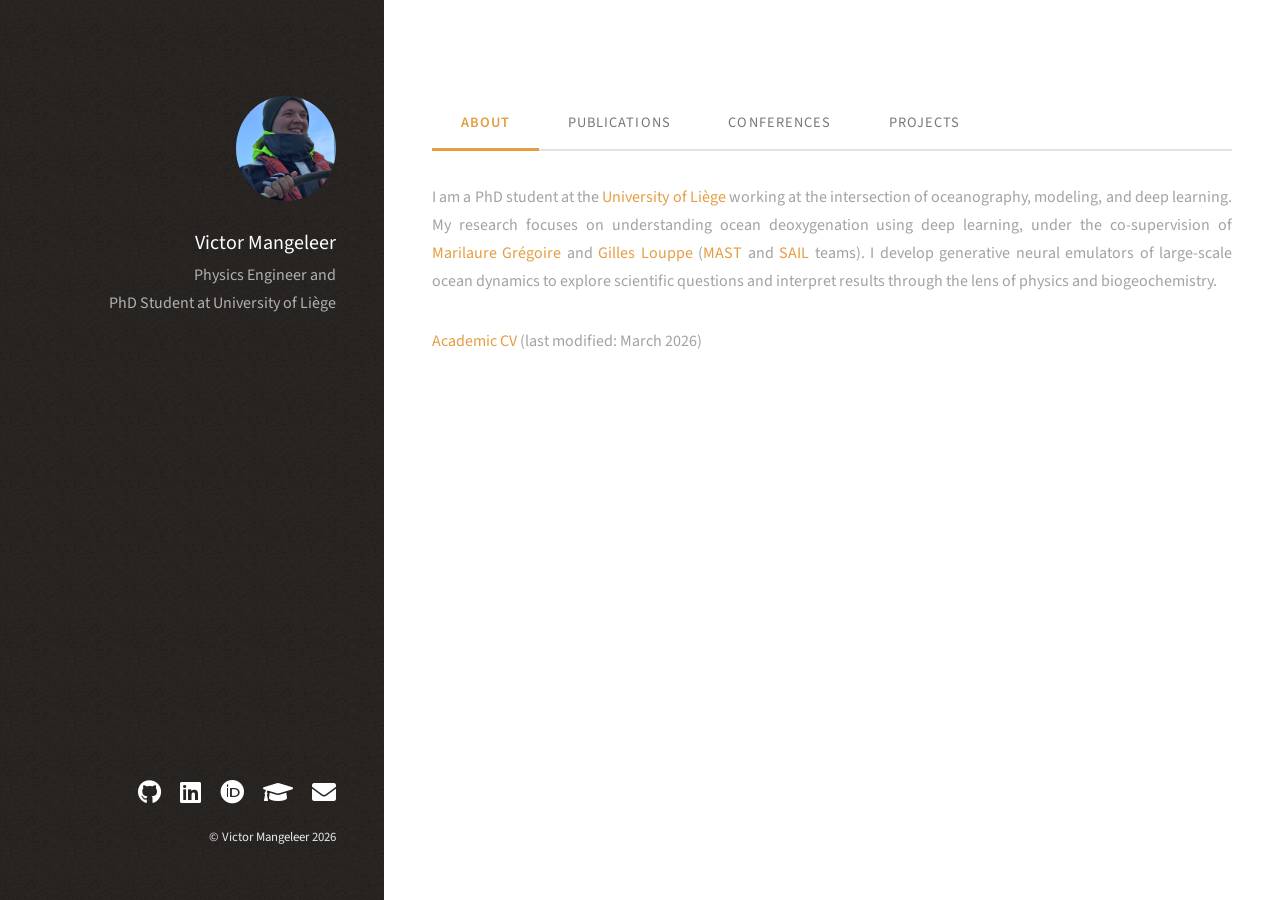
==== commit 49c2169d: "⚡️ Refactoring & Adding New Paper - Move data outside of partials/ - Everything is in .json files" ====
--- a/index.html
+++ b/index.html
@@ -1,15 +1,7 @@
 <!DOCTYPE HTML>
-<!--
-	------------------
-		  CREDITS
-	------------------
-	Strata by HTML5 UP
-	html5up.net | @ajlkn
-	Free for personal and commercial use under the CCA 3.0 license (html5up.net/license)
--->
 <html>
 	<head>
-		<title>Strata by HTML5 UP</title>
+		<title>Victor Mangeleer</title>
 		<meta charset="utf-8" />
 		<meta name="viewport" content="width=device-width, initial-scale=1, user-scalable=no" />
 		<link rel="stylesheet" href="assets/css/main.css" />
@@ -38,35 +30,27 @@
 				</nav>
 
 				<!-- About Tab -->
-				<section id="about" class="tab-content active">
-					<!-- Content loaded from partials/about.html -->
-				</section>
+				<section id="about" class="tab-content active"></section>
 
 				<!-- Publications Tab -->
-				<section id="publications" class="tab-content">
-					<!-- Content loaded from partials/publications.html -->
-				</section>
+				<section id="publications" class="tab-content"></section>
 
 				<!-- Conferences Tab -->
-				<section id="conferences" class="tab-content">
-					<!-- Content loaded from partials/conferences.html -->
-				</section>
+				<section id="conferences" class="tab-content"></section>
 
 				<!-- Projects Tab -->
-				<section id="projects" class="tab-content">
-					<!-- Content loaded from partials/projects.html -->
-				</section>
+				<section id="projects" class="tab-content"></section>
 			</div>
 
 		<!-- Footer -->
 			<footer id="footer">
 				<div class="inner">
 					<ul class="icons">
-						<li><a href="https://github.com/VikVador" 			      target="_blank" class="icon brands fa-github"><span   class="label">Github</span></a></li>
-						<li><a href="https://www.linkedin.com/in/victor-mangeleer-264a1420a/" target="_blank" class="icon brands fa-linkedin"><span class="label">Linkedin</span></a></li>
-						<li><a href="https://orcid.org/0009-0000-9131-1338" 		      target="_blank" class="icon brands fa-orcid"><span class="label">Orcid</span></a></li>
+						<li><a href="https://github.com/VikVador" 			      				   target="_blank" class="icon brands fa-github"><span   	  class="label">Github</span></a></li>
+						<li><a href="https://www.linkedin.com/in/victor-mangeleer-264a1420a/" 	   target="_blank" class="icon brands fa-linkedin"><span 	  class="label">Linkedin</span></a></li>
+						<li><a href="https://orcid.org/0009-0000-9131-1338" 		      		   target="_blank" class="icon brands fa-orcid"><span 		  class="label">Orcid</span></a></li>
 						<li><a href="https://scholar.google.com/citations?hl=en&user=qM9V_6QAAAAJ" target="_blank" class="icon solid fa-graduation-cap"><span class="label">Google Scholar</span></a></li>
-						<li><a href="mailto:vmangeleer@uliege.be"			      target="_blank" class="icon solid fa-envelope"><span  class="label">Email</span></a></li>
+						<li><a href="mailto:vmangeleer@uliege.be"			      				   target="_blank" class="icon solid fa-envelope"><span  	  class="label">Email</span></a></li>
 					</ul>
 					<ul class="copyright">
 						<li>&copy; Victor Mangeleer 2026</li>
@@ -81,19 +65,24 @@
 			<script src="assets/js/breakpoints.min.js"></script>
 			<script src="assets/js/util.js"></script>
 			<script src="assets/js/main.js"></script>
+			<script src="assets/js/renderer.js"></script>
 
 			<!-- Tab Navigation Script -->
 			<script>
-				// Load content from external HTML files
 				function loadTabContent(tabName) {
 					var contentElement = document.getElementById(tabName);
 
-					// Only load if content is empty (hasn't been loaded yet)
-					if (contentElement.innerHTML.trim() === '' || contentElement.innerHTML.includes('Content loaded from')) {
+					if (contentElement.innerHTML.trim() === '') {
 						fetch('partials/' + tabName + '.html')
 							.then(response => response.text())
 							.then(html => {
 								contentElement.innerHTML = html;
+								// innerHTML does not execute scripts — recreate them so they run
+								contentElement.querySelectorAll('script').forEach(oldScript => {
+									const newScript = document.createElement('script');
+									newScript.textContent = oldScript.textContent;
+									oldScript.replaceWith(newScript);
+								});
 							})
 							.catch(error => {
 								console.error('Error loading partials/' + tabName + '.html:', error);
--- a/assets/css/main.css
+++ b/assets/css/main.css
@@ -2730,8 +2730,8 @@
 
 .publication-number {
   position: absolute;
-  top: 1.5em;
-  right: 1.5em;
+  top: 0.45em;
+  right: 0.95em;
   font-size: 0.85em;
   font-weight: 600;
   color: #e49d43;
@@ -2966,59 +2966,6 @@
   box-shadow: 0 8px 30px rgba(0, 0, 0, 0.2);
 }
 
-.screenshot-placeholder {
-  width: 100%;
-  max-width: 400px;
-  aspect-ratio: 9/16;
-  background: linear-gradient(135deg, #f5f5f5 0%, #e8e8e8 100%);
-  border-radius: 12px;
-  display: flex;
-  flex-direction: column;
-  align-items: center;
-  justify-content: center;
-  border: 2px dashed #ddd;
-  transition: all 0.3s ease;
-}
-.screenshot-placeholder:hover {
-  border-color: #e49d43;
-  background: linear-gradient(135deg, #fafafa 0%, #f0f0f0 100%);
-}
-
-.placeholder-icon {
-  font-size: 4em;
-  margin-bottom: 0.3em;
-  opacity: 0.5;
-}
-
-.placeholder-text {
-  font-size: 1.1em;
-  color: #a2a2a2;
-  font-weight: 500;
-  opacity: 0.6;
-}
-
-.project-collaborate {
-  background: rgba(228, 157, 67, 0.05);
-  padding: 1.5em;
-  border-radius: 8px;
-  border-left: 3px solid #e49d43;
-}
-.project-collaborate p {
-  margin: 0;
-  line-height: 1.8;
-  color: #a2a2a2;
-}
-.project-collaborate strong {
-  color: #787878;
-}
-.project-collaborate a {
-  color: #e49d43;
-  font-weight: 600;
-}
-.project-collaborate a:hover {
-  text-decoration: underline;
-}
-
 .project-collaborate-compact {
   background: rgba(228, 157, 67, 0.05);
   padding: 0.8em 1.2em;
@@ -3082,9 +3029,6 @@
     max-width: 100%;
     aspect-ratio: 3/4;
   }
-  .project-collaborate {
-    padding: 1.2em;
-  }
   .app-screenshot {
     max-width: 100%;
   }
